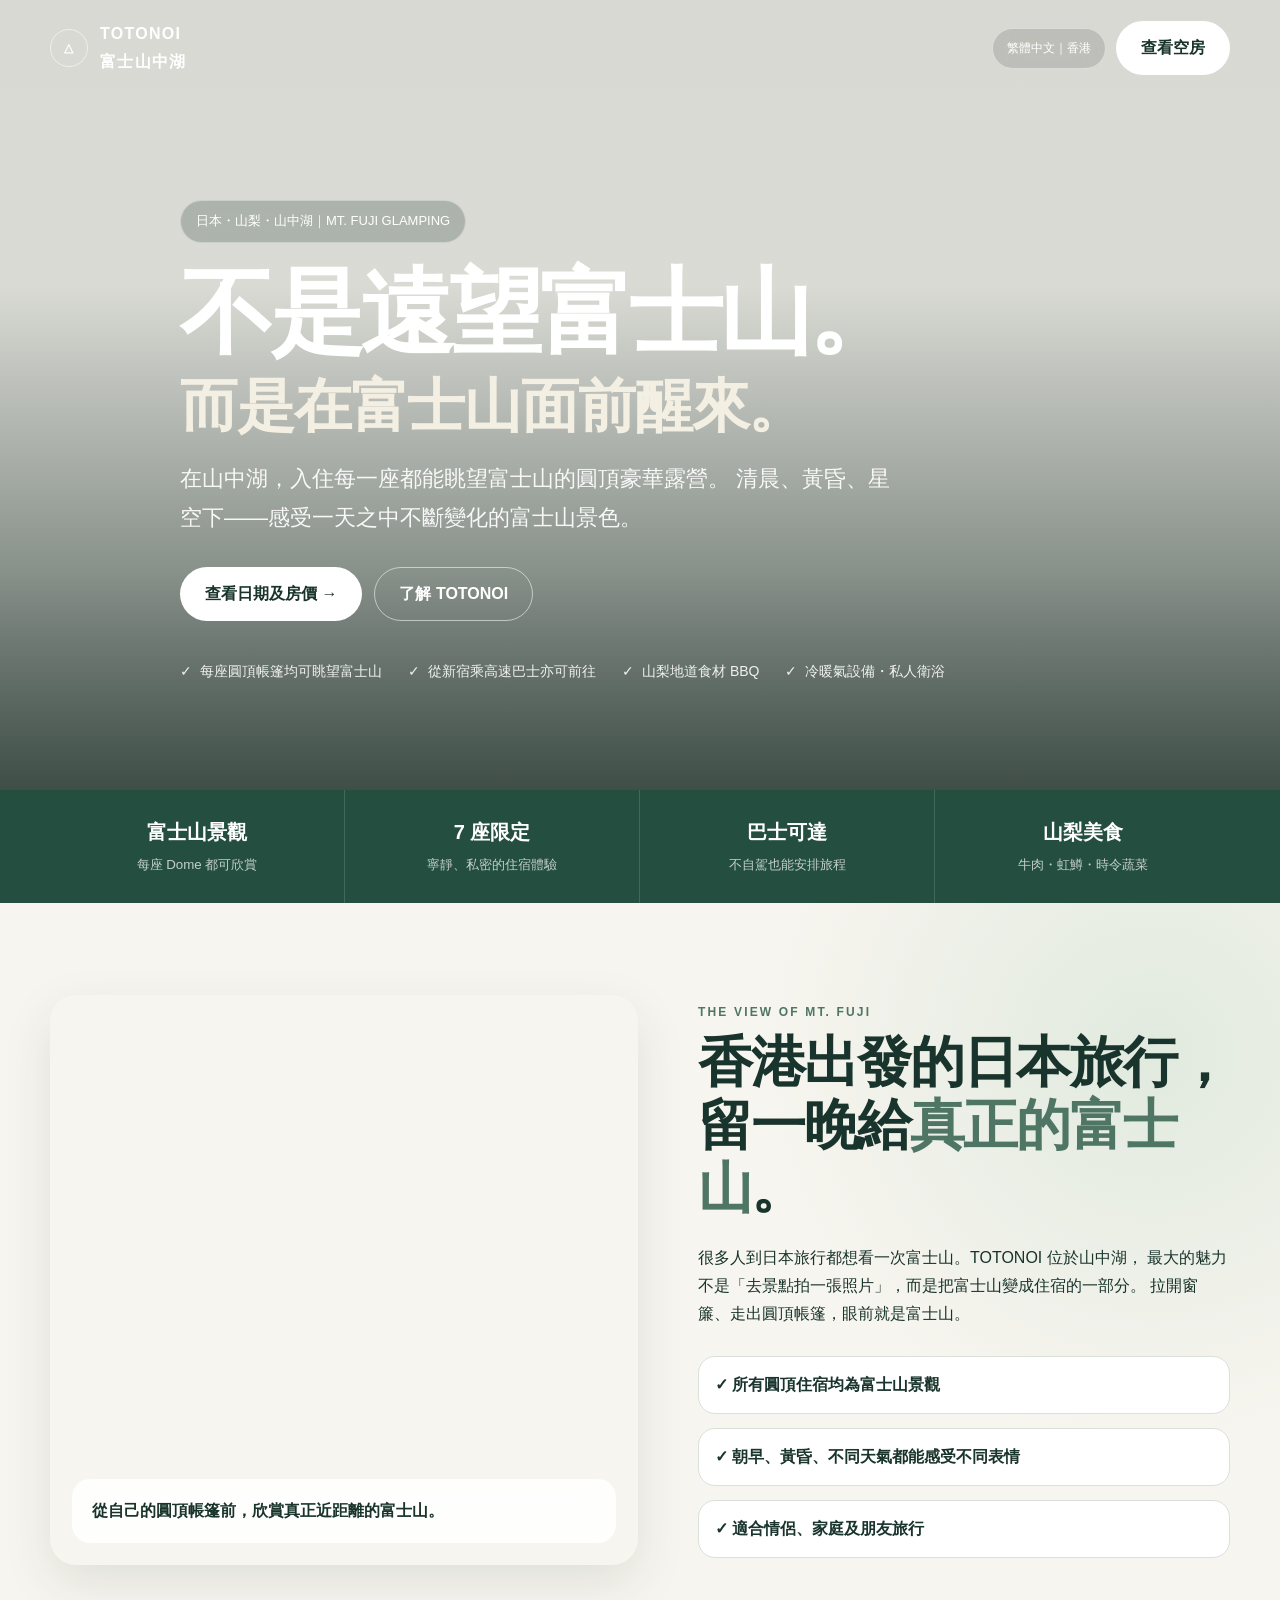
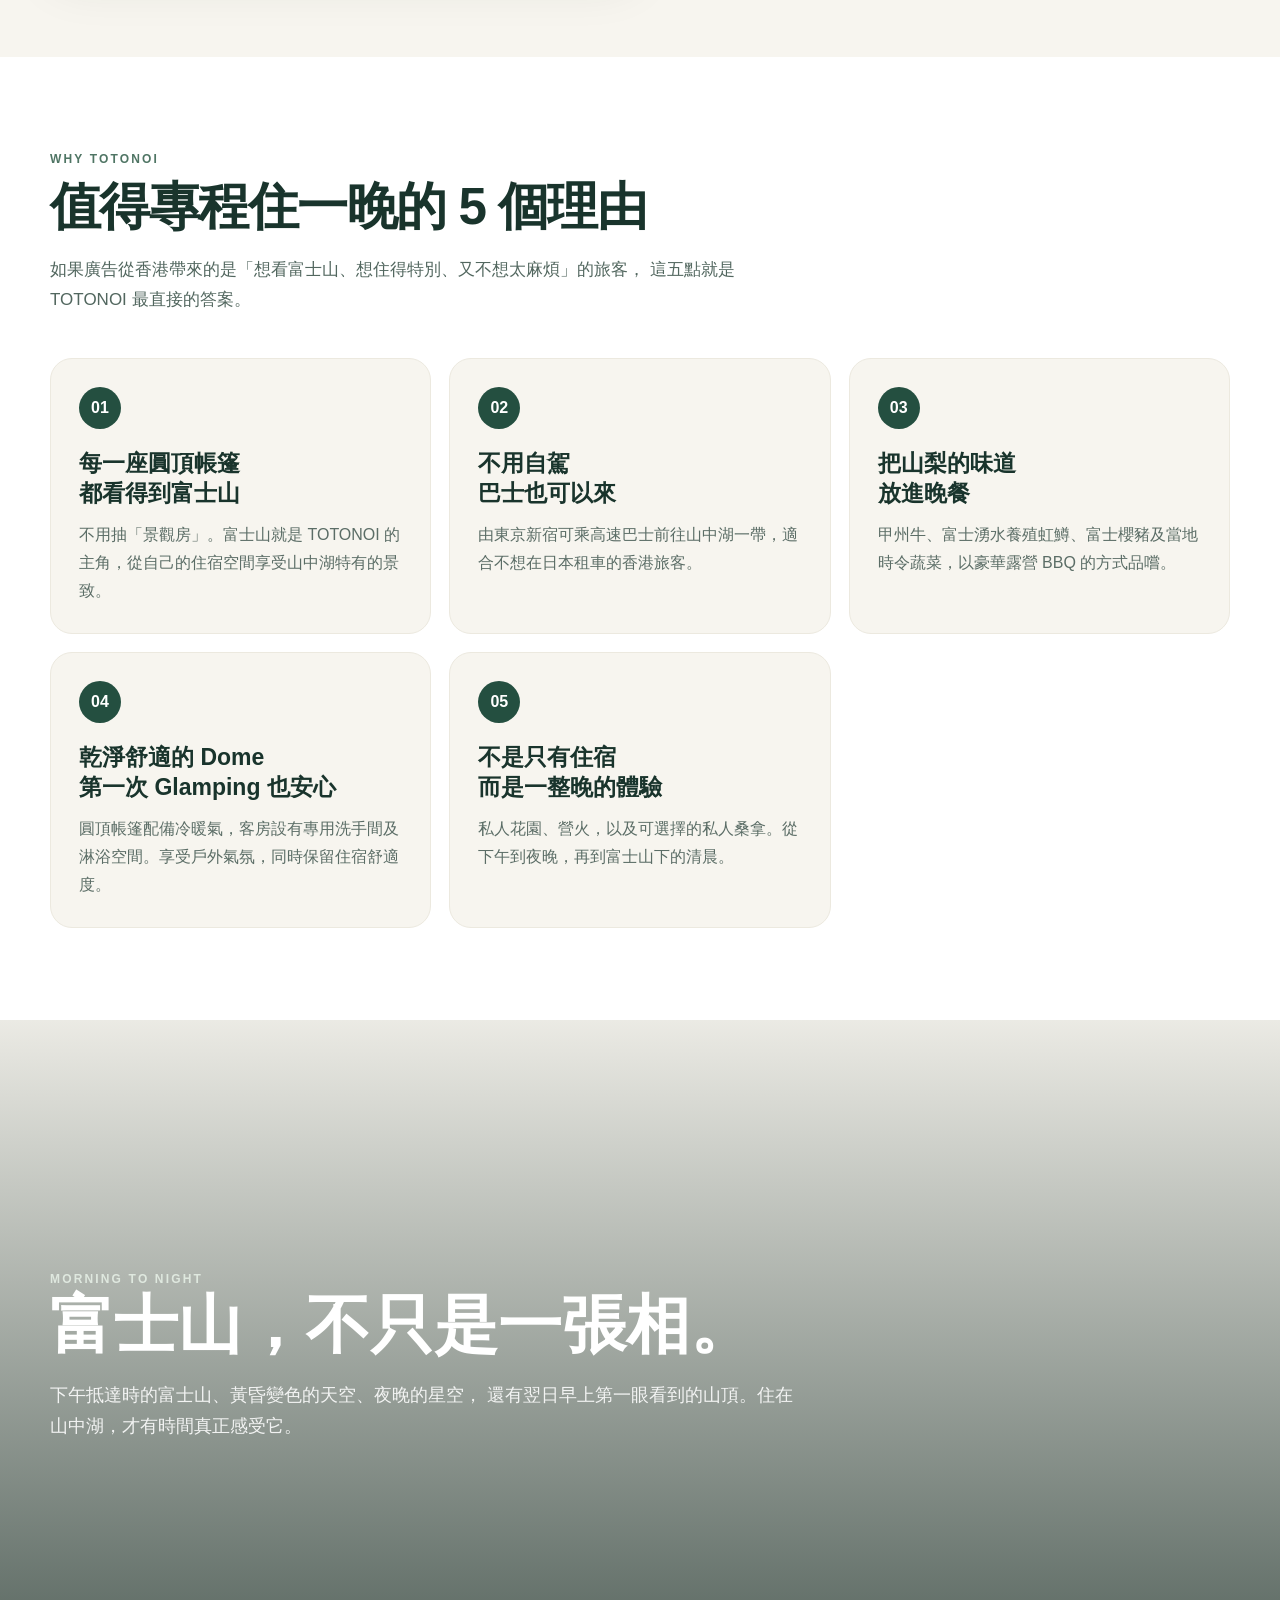
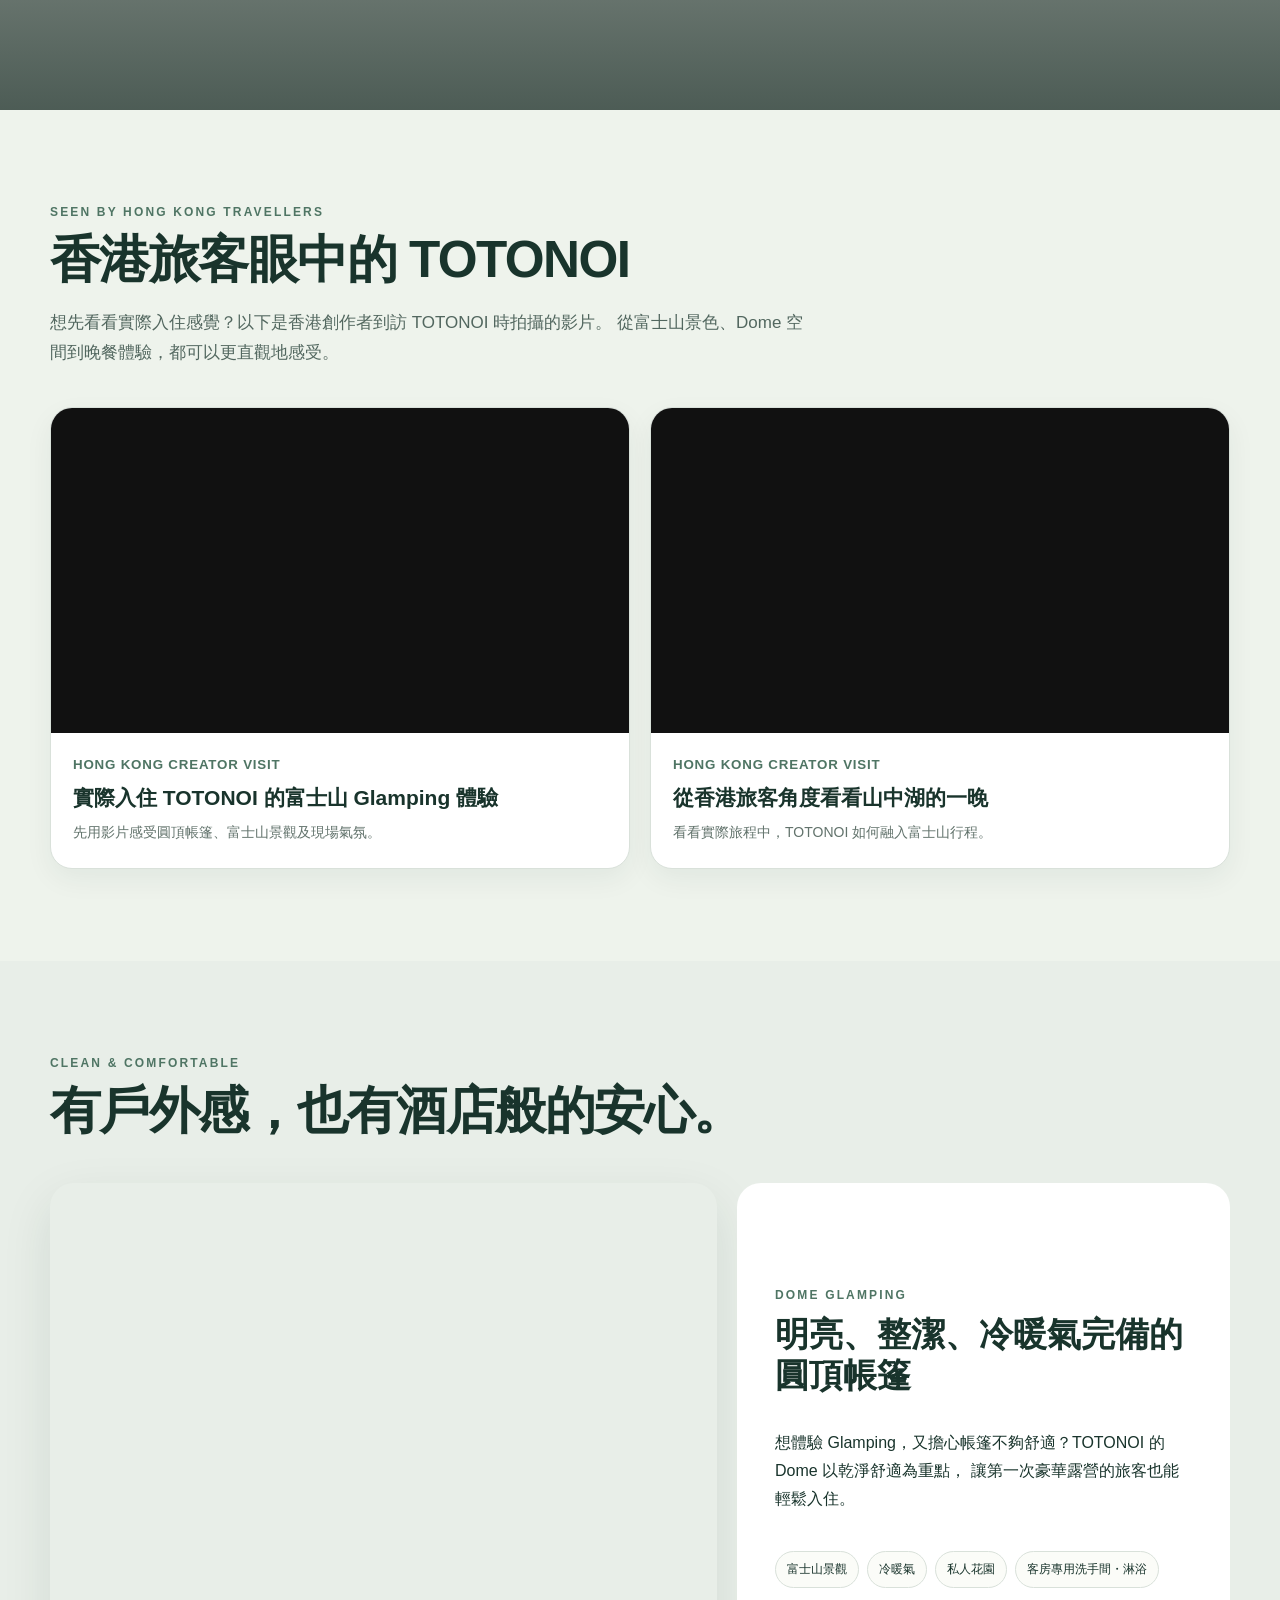
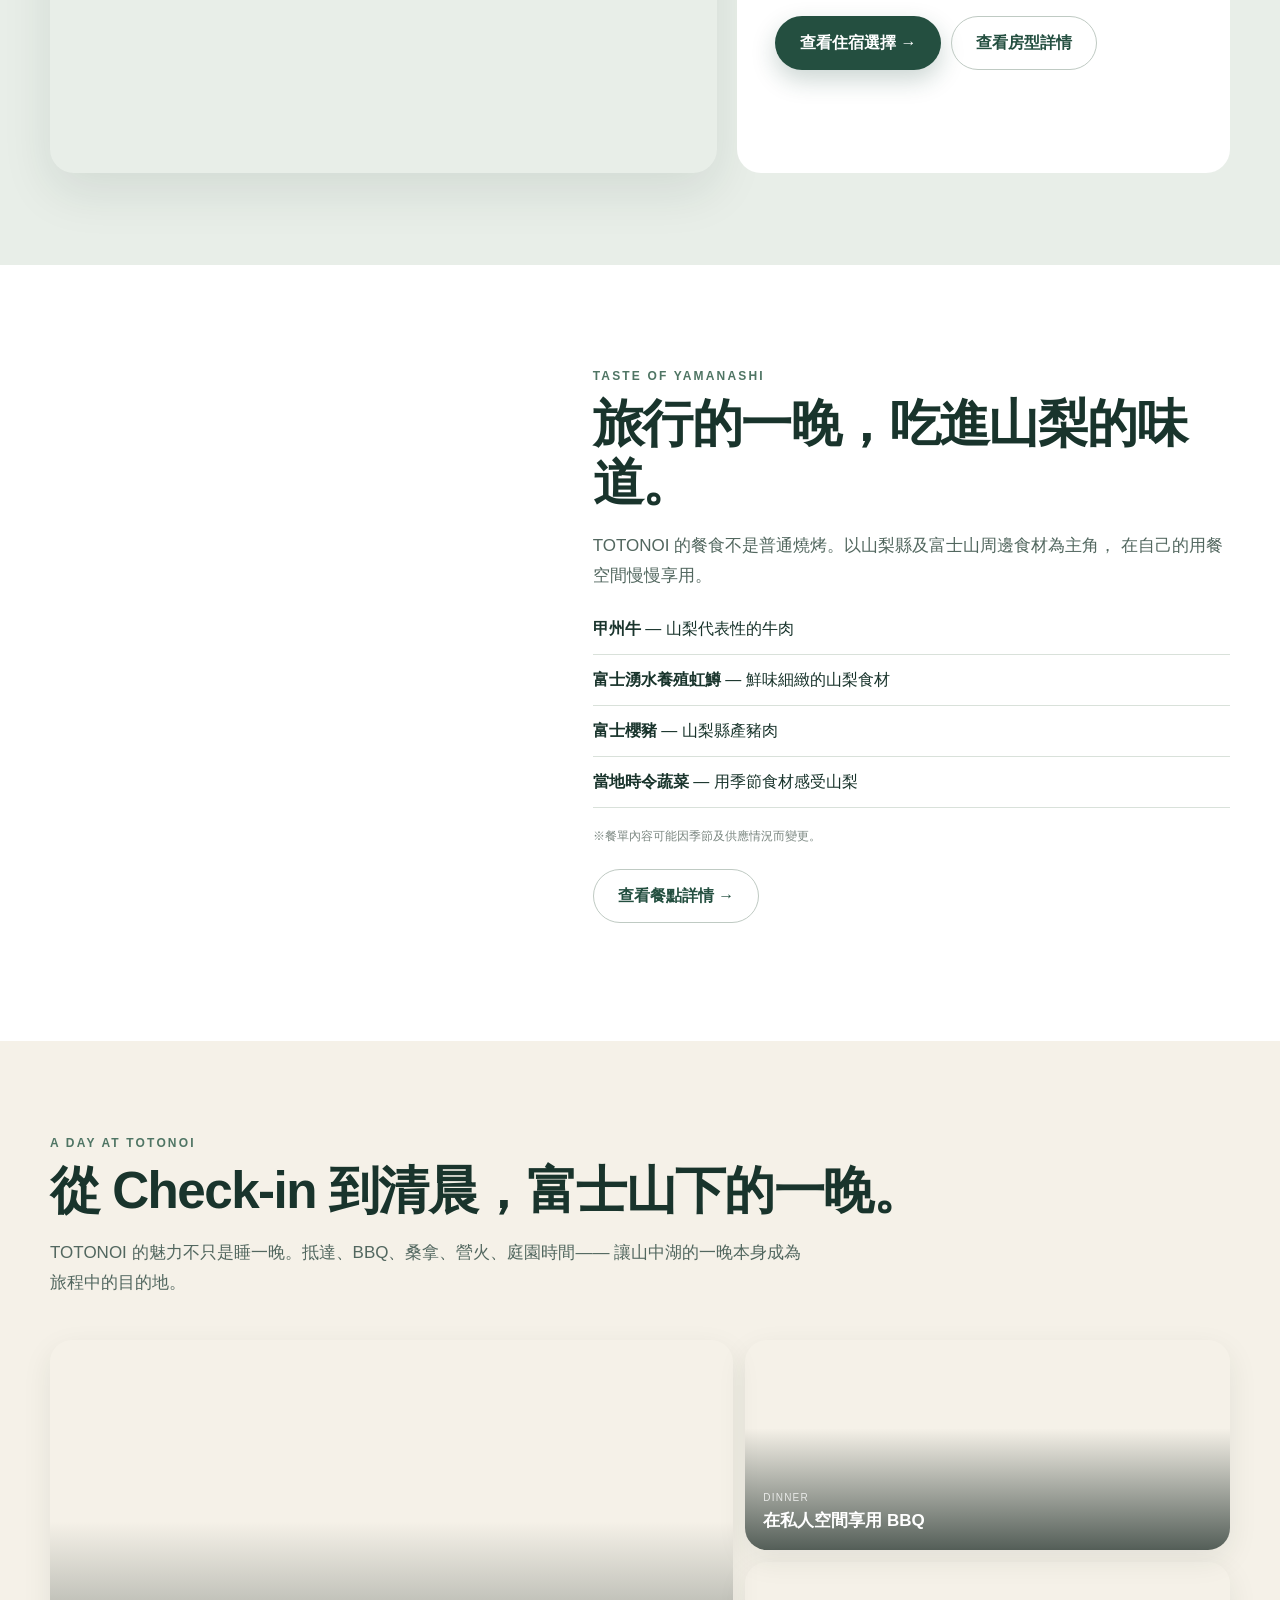
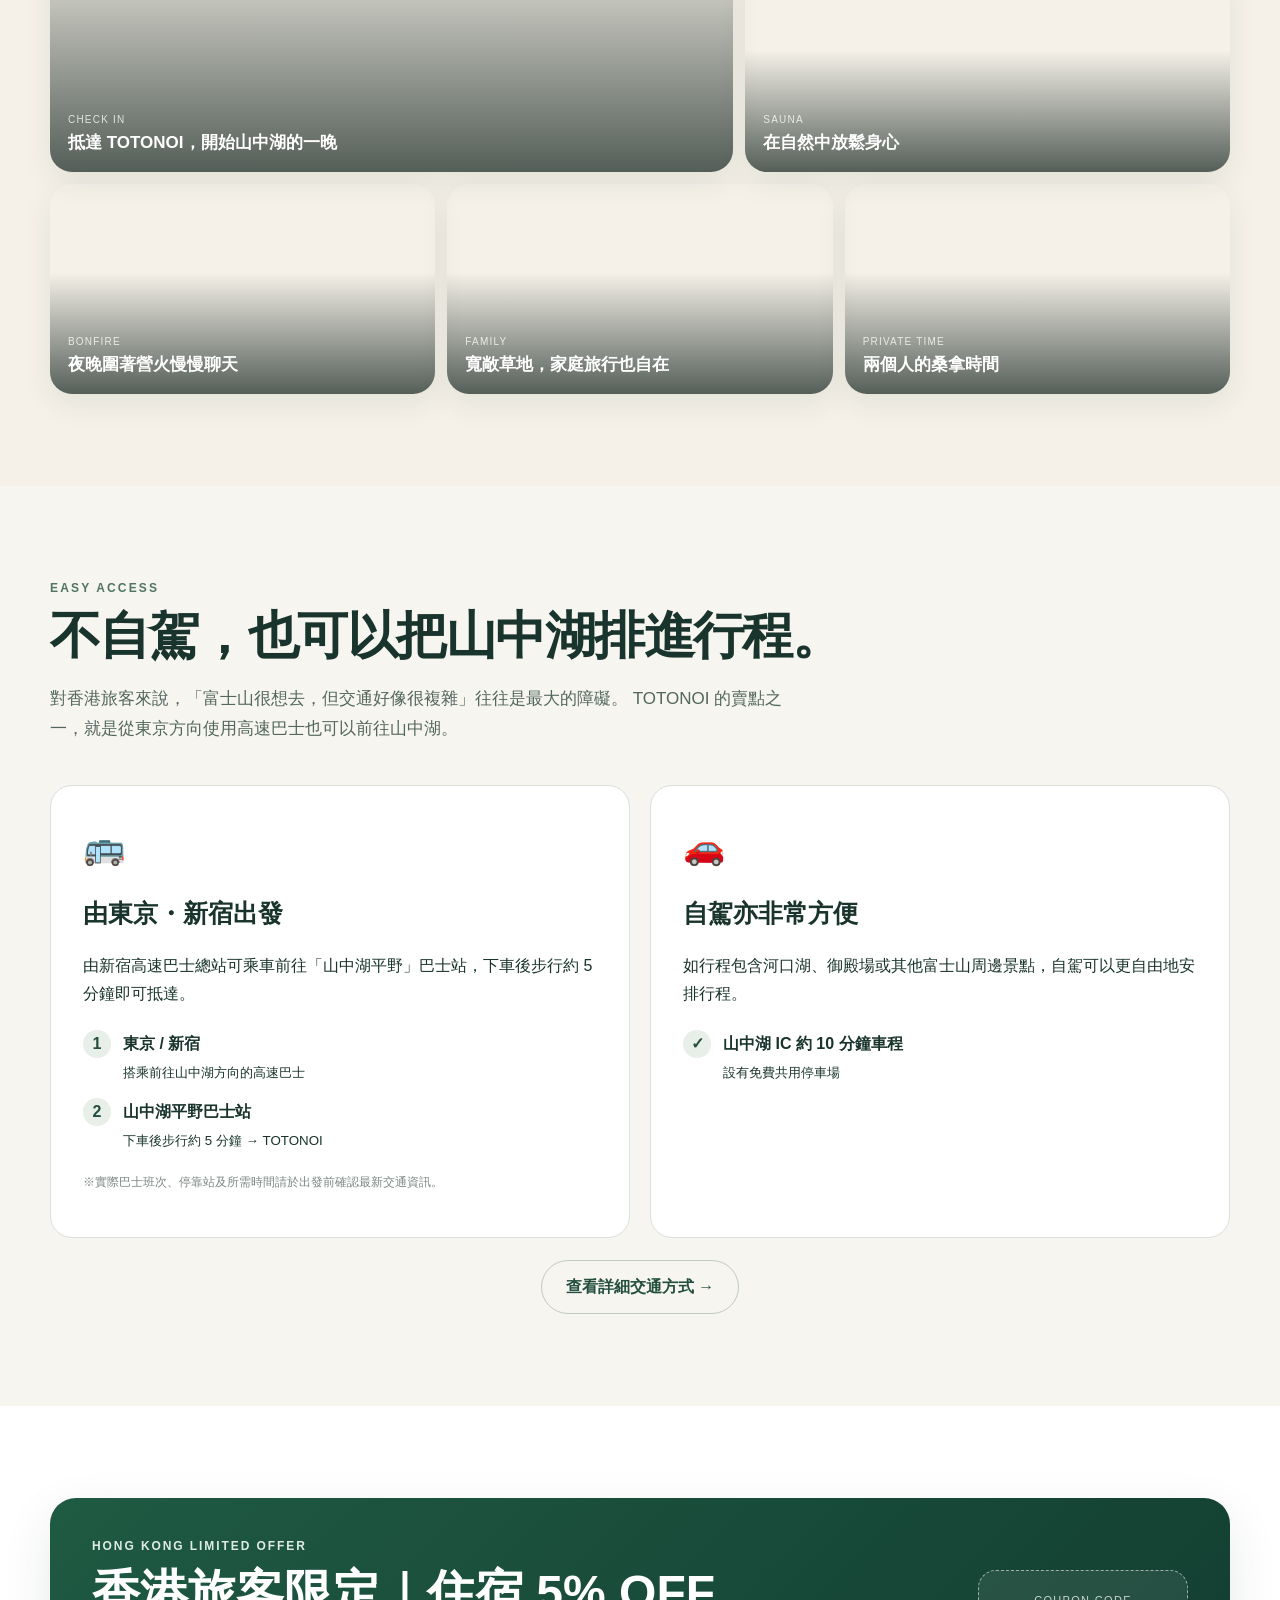
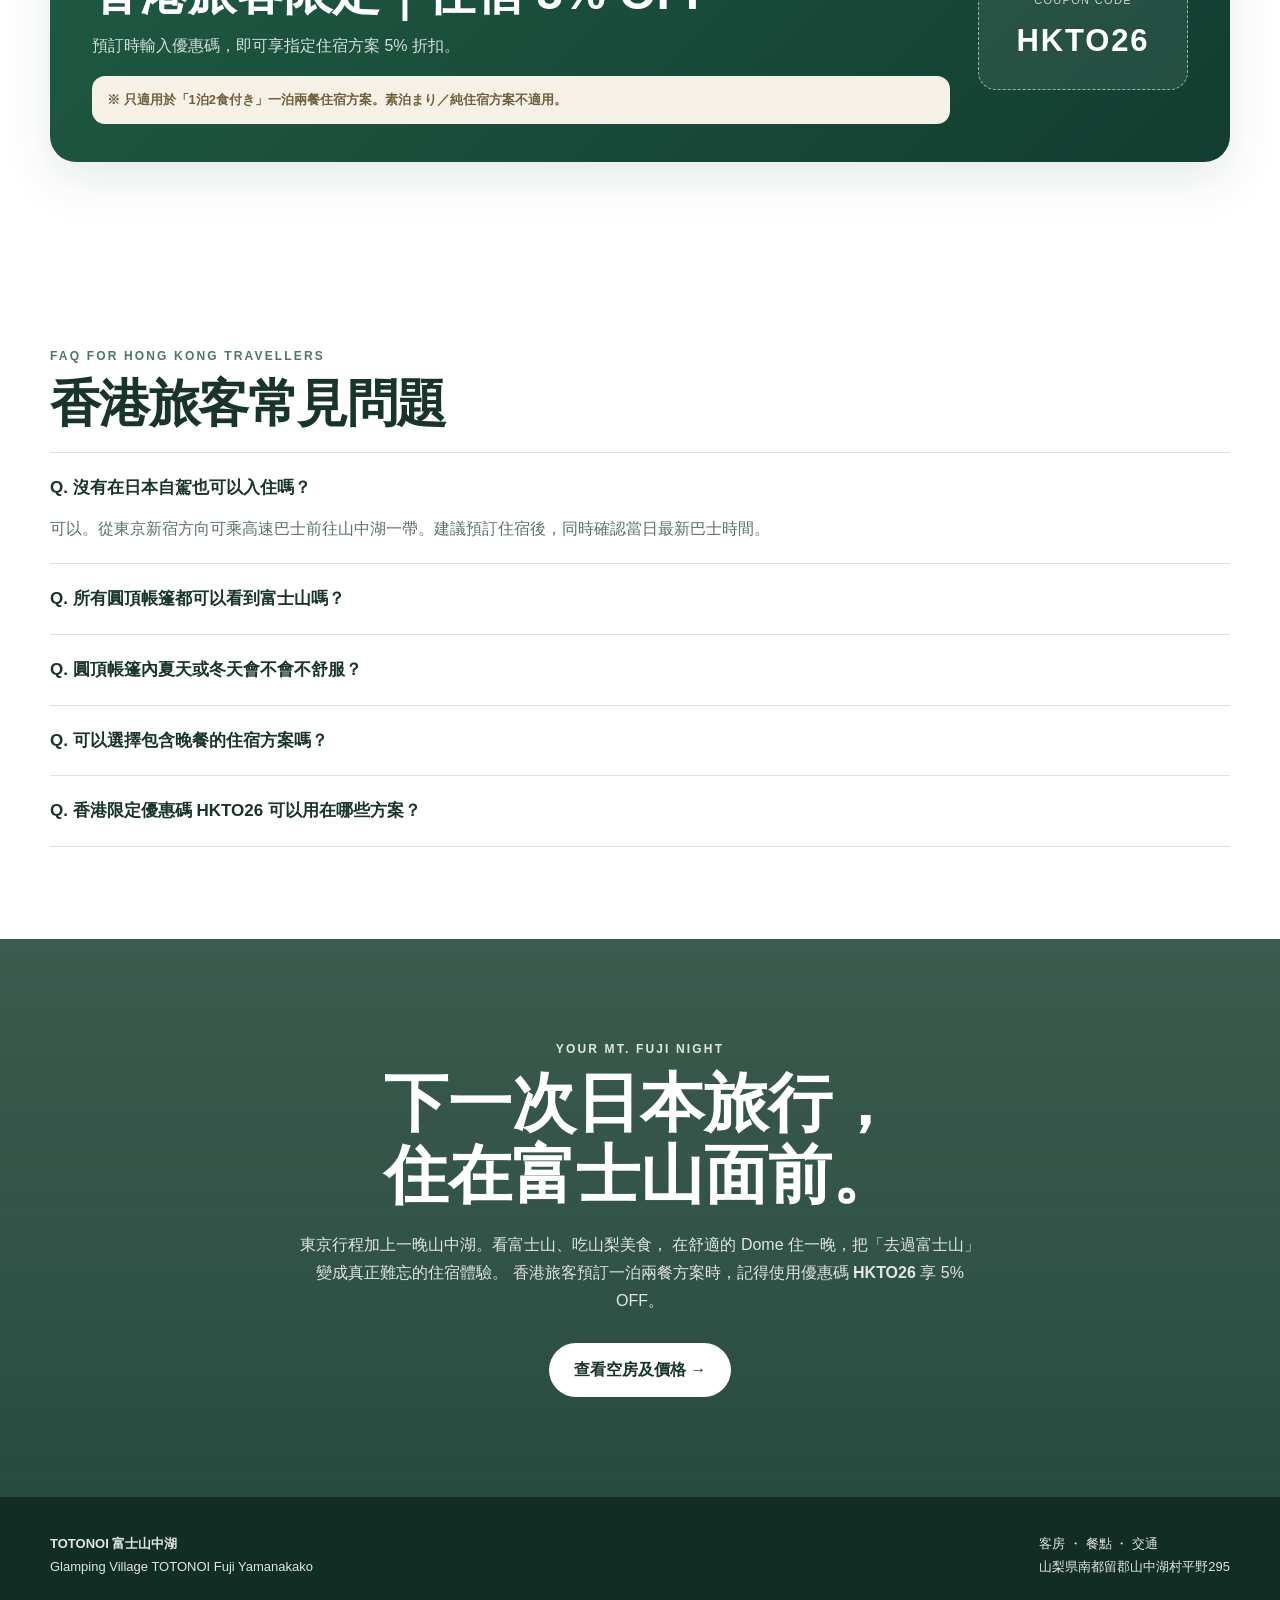
==== index.html @ 6d5addc6 "Add files via upload" ====
<!doctype html>
<html lang="zh-HK">
<head>
  <meta charset="utf-8">
  <meta name="viewport" content="width=device-width, initial-scale=1">
  <title>TOTONOI 富士山中湖｜每座圓頂帳篷都可眺望富士山的豪華露營</title>
  <meta name="description" content="在山中湖近距離欣賞富士山。TOTONOI 的圓頂帳篷均可眺望富士山，從新宿乘高速巴士亦可前往。品嚐以山梨當地食材打造的 BBQ，在整潔舒適的圓頂帳篷中享受特別的日本之旅。">
  <meta name="robots" content="index,follow">
  <link rel="preload" as="image" href="images/hero.webp" type="image/webp">

  <!-- Google Ads / GA4 / GTM 可在此加入 -->
  <!--
  <script async src="https://www.googletagmanager.com/gtag/js?id=G-XXXXXXXXXX"></script>
  <script>
    window.dataLayer = window.dataLayer || [];
    function gtag(){dataLayer.push(arguments);}
    gtag('js', new Date());
    gtag('config', 'G-XXXXXXXXXX');
  </script>
  -->

  <style>
    :root{
      --ink:#19342c;
      --ink2:#38564c;
      --green:#244f40;
      --green2:#4f7564;
      --sage:#e8eee8;
      --ivory:#f7f5ef;
      --white:#fff;
      --gold:#b89a67;
      --line:#d9e1da;
      --shadow:0 18px 50px rgba(19,52,43,.10);
      --radius:26px;
      --max:1180px;
    }

    *{box-sizing:border-box}
    html{scroll-behavior:smooth}
    body{
      margin:0;
      color:var(--ink);
      background:var(--ivory);
      font-family:
        "Noto Sans TC","PingFang TC","Microsoft JhengHei",
        -apple-system,BlinkMacSystemFont,"Segoe UI",sans-serif;
      line-height:1.75;
      -webkit-font-smoothing:antialiased;
    }
    img{max-width:100%;display:block}
    a{color:inherit;text-decoration:none}
    button,input,select{font:inherit}

    .container{width:min(calc(100% - 40px),var(--max));margin:auto}
    .eyebrow{
      font-size:12px;
      letter-spacing:.18em;
      text-transform:uppercase;
      font-weight:800;
      color:var(--green2);
    }
    .section{padding:92px 0}
    .section-title{
      margin:8px 0 18px;
      font-size:clamp(32px,4vw,56px);
      line-height:1.15;
      letter-spacing:-.03em;
    }
    .section-lead{
      max-width:760px;
      color:#52675f;
      font-size:17px;
    }

    /* HEADER */
    .header{
      position:absolute;
      inset:0 0 auto 0;
      z-index:20;
      padding:20px 0;
      color:#fff;
    }
    .header-inner{
      display:flex;
      justify-content:space-between;
      align-items:center;
      gap:20px;
    }
    .brand{
      display:flex;
      align-items:center;
      gap:12px;
      font-weight:800;
      letter-spacing:.08em;
    }
    .brand-mark{
      width:38px;height:38px;
      border:1px solid rgba(255,255,255,.55);
      border-radius:50%;
      display:grid;place-items:center;
      font-size:12px;
    }
    .header-actions{display:flex;gap:10px;align-items:center}
    .lang{
      border:1px solid rgba(255,255,255,.45);
      border-radius:999px;
      padding:9px 14px;
      font-size:12px;
      backdrop-filter:blur(10px);
      background:rgba(0,0,0,.12);
    }

    /* BUTTON */
    .btn{
      display:inline-flex;
      align-items:center;
      justify-content:center;
      gap:8px;
      border-radius:999px;
      min-height:54px;
      padding:0 24px;
      font-weight:800;
      transition:.2s ease;
      border:1px solid transparent;
      cursor:pointer;
    }
    .btn-primary{
      color:#fff;
      background:var(--green);
      box-shadow:0 10px 24px rgba(24,69,53,.22);
    }
    .btn-primary:hover{transform:translateY(-1px);background:#183f32}
    .btn-light{
      color:var(--ink);
      background:#fff;
    }
    .btn-outline{
      border-color:#bfcac3;
      background:transparent;
      color:var(--green);
    }

    /* HERO */
    .hero{
      position:relative;
      min-height:790px;
      color:#fff;
      display:flex;
      align-items:flex-end;
      background:
        linear-gradient(180deg,rgba(8,28,22,.13) 0%,rgba(8,28,22,.12) 36%,rgba(8,28,22,.72) 100%),
        url("images/hero.webp") center/cover no-repeat;
      overflow:hidden;
    }
    .hero::after{
      content:"";
      position:absolute;
      inset:auto 0 0;
      height:220px;
      background:linear-gradient(180deg,transparent,rgba(5,23,18,.16));
      pointer-events:none;
    }
    .hero-content{
      position:relative;
      z-index:2;
      padding:180px 0 86px;
      max-width:920px;
    }
    .hero-kicker{
      display:inline-flex;
      align-items:center;
      gap:9px;
      border:1px solid rgba(255,255,255,.38);
      background:rgba(17,42,34,.22);
      backdrop-filter:blur(12px);
      border-radius:999px;
      padding:9px 15px;
      font-size:13px;
      margin-bottom:22px;
    }
    .hero h1{
      font-size:clamp(44px,7.4vw,94px);
      line-height:1.03;
      letter-spacing:-.045em;
      margin:0 0 24px;
      max-width:950px;
    }
    .hero h1 span{
      display:block;
      color:#f4efe3;
      font-size:.62em;
      margin-top:14px;
      letter-spacing:-.02em;
    }
    .hero-copy{
      font-size:clamp(17px,2vw,22px);
      max-width:720px;
      margin:0 0 30px;
      color:rgba(255,255,255,.92);
    }
    .hero-actions{display:flex;flex-wrap:wrap;gap:12px}
    .hero-points{
      margin-top:38px;
      display:flex;
      flex-wrap:wrap;
      gap:12px 26px;
      font-size:14px;
      color:rgba(255,255,255,.9);
    }
    .hero-points span::before{content:"✓";margin-right:8px}

    /* CONVERSION STRIP */
    .conversion-strip{
      background:var(--green);
      color:#fff;
    }
    .conversion-grid{
      display:grid;
      grid-template-columns:repeat(4,1fr);
    }
    .conversion-item{
      padding:25px 18px;
      text-align:center;
      border-right:1px solid rgba(255,255,255,.14);
    }
    .conversion-item:last-child{border-right:0}
    .conversion-item strong{display:block;font-size:20px}
    .conversion-item small{opacity:.72}

    /* INTRO */
    .intro{
      background:
        radial-gradient(circle at 90% 20%,#e1eadf 0,transparent 30%),
        var(--ivory);
    }
    .intro-grid{
      display:grid;
      grid-template-columns:1.05fr .95fr;
      gap:60px;
      align-items:center;
    }
    .photo-card{
      min-height:570px;
      border-radius:var(--radius);
      overflow:hidden;
      background:url("images/fuji-dome.webp") center/cover no-repeat;
      box-shadow:var(--shadow);
      position:relative;
    }
    .photo-card-label{
      position:absolute;
      left:22px;right:22px;bottom:22px;
      background:rgba(255,255,255,.88);
      backdrop-filter:blur(12px);
      border-radius:18px;
      padding:18px 20px;
      color:var(--ink);
      font-weight:800;
    }
    .big-copy{
      font-size:clamp(34px,4.3vw,60px);
      line-height:1.15;
      margin:8px 0 24px;
      letter-spacing:-.035em;
    }
    .big-copy em{font-style:normal;color:var(--green2)}
    .bullet-list{
      display:grid;
      gap:14px;
      margin:28px 0 0;
      padding:0;
      list-style:none;
    }
    .bullet-list li{
      background:#fff;
      border:1px solid var(--line);
      border-radius:17px;
      padding:14px 16px;
      font-weight:700;
    }

    /* FEATURES */
    .features{background:#fff}
    .feature-grid{
      display:grid;
      grid-template-columns:repeat(3,1fr);
      gap:18px;
      margin-top:44px;
    }
    .feature-card{
      background:var(--ivory);
      border:1px solid #ece9df;
      border-radius:22px;
      padding:28px;
      min-height:260px;
    }
    .feature-no{
      width:42px;height:42px;
      display:grid;place-items:center;
      border-radius:50%;
      background:var(--green);
      color:#fff;
      font-weight:900;
      margin-bottom:20px;
    }
    .feature-card h3{font-size:23px;line-height:1.3;margin:0 0 12px}
    .feature-card p{color:#5b6d66;margin:0}

    /* FULL BLEED STORY */
    .story{
      min-height:690px;
      display:flex;
      align-items:flex-end;
      background:
        linear-gradient(180deg,rgba(11,33,26,.05),rgba(11,33,26,.72)),
        url("images/fuji-aerial.webp") center/cover no-repeat;
      color:#fff;
    }
    .story-box{
      max-width:760px;
      padding:80px 0;
    }
    .story-box h2{
      font-size:clamp(38px,5vw,68px);
      line-height:1.12;
      margin:0 0 18px;
    }
    .story-box p{font-size:18px;color:rgba(255,255,255,.88)}

    /* ROOM */
    .rooms{background:var(--sage)}
    .room-grid{
      display:grid;
      grid-template-columns:1.15fr .85fr;
      gap:20px;
      margin-top:42px;
    }
    .room-photo{
      min-height:590px;
      border-radius:24px;
      background:url("images/dome-interior.webp") center/cover no-repeat;
      box-shadow:var(--shadow);
    }
    .room-panel{
      border-radius:24px;
      background:#fff;
      padding:38px;
      display:flex;
      flex-direction:column;
      justify-content:center;
    }
    .room-panel h3{font-size:34px;line-height:1.2;margin:8px 0 18px}
    .room-tags{display:flex;gap:8px;flex-wrap:wrap;margin-top:22px}
    .tag{
      border:1px solid var(--line);
      border-radius:999px;
      padding:7px 11px;
      font-size:12px;
      background:#fbfcf8;
    }

    /* FOOD */
    .food{background:#fff}
    .food-grid{
      display:grid;
      grid-template-columns:.88fr 1.12fr;
      gap:42px;
      align-items:center;
    }
    .food-gallery{
      display:grid;
      grid-template-columns:1fr 1fr;
      gap:12px;
    }
    .food-img{
      min-height:240px;
      border-radius:20px;
      background-size:cover;
      background-position:center;
    }
    .food-img:first-child{
      grid-column:1/-1;
      min-height:340px;
      background-image:url("images/food-main.webp");
    }
    .food-img:nth-child(2){background-image:url("images/food-grill.webp")}
    .food-img:nth-child(3){background-image:url("images/rainbow-trout.webp")}
    .food-list{
      display:grid;
      gap:11px;
      padding:0;
      list-style:none;
      margin:24px 0 0;
    }
    .food-list li{
      border-bottom:1px solid var(--line);
      padding:0 0 11px;
    }

    /* ACCESS */
    .access{background:var(--ivory)}
    .access-grid{
      display:grid;
      grid-template-columns:1fr 1fr;
      gap:20px;
      margin-top:42px;
    }
    .access-card{
      background:#fff;
      border-radius:22px;
      padding:32px;
      border:1px solid var(--line);
    }
    .access-card .icon{font-size:34px}
    .access-card h3{font-size:25px;margin:14px 0 10px}
    .route{
      margin-top:22px;
      display:grid;
      gap:12px;
    }
    .route-step{
      display:flex;
      align-items:flex-start;
      gap:12px;
    }
    .route-step b{
      width:28px;height:28px;
      flex:0 0 28px;
      display:grid;place-items:center;
      border-radius:50%;
      background:var(--sage);
      color:var(--green);
    }

    /* EXPERIENCE GALLERY */
    .experience{background:#f5f1e8}
    .experience-grid{
      display:grid;
      grid-template-columns:repeat(12,1fr);
      grid-auto-rows:210px;
      gap:12px;
      margin-top:42px;
    }
    .experience-card{
      position:relative;
      overflow:hidden;
      border-radius:22px;
      background-size:cover;
      background-position:center;
      box-shadow:0 10px 30px rgba(30,48,38,.08);
    }
    .experience-card::after{
      content:"";position:absolute;inset:0;
      background:linear-gradient(180deg,transparent 42%,rgba(8,25,20,.68));
    }
    .experience-card .cap{
      position:absolute;left:18px;right:18px;bottom:14px;z-index:2;color:#fff;
    }
    .experience-card .cap small{display:block;opacity:.78;font-size:10px;letter-spacing:.12em}
    .experience-card .cap strong{font-size:17px}
    .experience-card.a{grid-column:span 7;grid-row:span 2;background-image:url("images/checkin.webp")}
    .experience-card.b{grid-column:span 5;background-image:url("images/bbq-people.webp")}
    .experience-card.c{grid-column:span 5;background-image:url("images/sauna.webp")}
    .experience-card.d{grid-column:span 4;background-image:url("images/bonfire-fuji.webp")}
    .experience-card.e{grid-column:span 4;background-image:url("images/family.webp")}
    .experience-card.f{grid-column:span 4;background-image:url("images/sauna.webp")}

    /* FAQ */
    .faq{background:#fff}
    details{
      border-top:1px solid var(--line);
      padding:20px 0;
    }
    details:last-child{border-bottom:1px solid var(--line)}
    summary{
      cursor:pointer;
      font-weight:800;
      font-size:17px;
      list-style:none;
    }
    details p{color:#5e7068;margin:12px 0 0}

    /* CTA */
    .final-cta{
      padding:100px 0;
      color:#fff;
      background:
        linear-gradient(rgba(19,57,44,.82),rgba(19,57,44,.90)),
        url("images/cta.webp") center/cover no-repeat;
      text-align:center;
    }
    .final-cta h2{
      font-size:clamp(38px,5vw,68px);
      line-height:1.12;
      margin:8px auto 20px;
      max-width:900px;
    }
    .final-cta p{max-width:680px;margin:0 auto 28px;color:rgba(255,255,255,.85)}

    /* FOOTER */
    footer{
      background:#112d24;
      color:#dfe7e3;
      padding:36px 0;
      font-size:13px;
    }
    .footer-inner{
      display:flex;
      justify-content:space-between;
      gap:20px;
      flex-wrap:wrap;
    }

    /* INFLUENCER VIDEO */
    .video-section{background:#eef3ec}
    .video-grid{
      display:grid;
      grid-template-columns:1fr 1fr;
      gap:20px;
      margin-top:40px;
    }
    .video-card{
      background:#fff;
      border:1px solid var(--line);
      border-radius:22px;
      overflow:hidden;
      box-shadow:0 10px 28px rgba(19,52,43,.06);
    }
    .video-frame{position:relative;padding-top:56.25%;background:#111}
    .video-frame iframe{position:absolute;inset:0;width:100%;height:100%;border:0}
    .video-copy{padding:20px 22px 23px}
    .video-copy small{display:block;color:var(--green2);font-weight:800;letter-spacing:.06em;margin-bottom:6px}
    .video-copy h3{font-size:21px;line-height:1.4;margin:0 0 8px}
    .video-copy p{margin:0;color:#62736c;font-size:14px}

    /* COUPON */
    .coupon-section{background:#fff}
    .coupon-box{
      display:grid;
      grid-template-columns:1fr auto;
      gap:28px;
      align-items:center;
      padding:38px 42px;
      border-radius:26px;
      color:#fff;
      background:linear-gradient(135deg,#1f5a43,#123d30);
      box-shadow:var(--shadow);
    }
    .coupon-kicker{font-size:12px;letter-spacing:.16em;font-weight:900;color:#dfece5}
    .coupon-box h2{font-size:clamp(30px,4vw,48px);line-height:1.15;margin:8px 0 12px}
    .coupon-box p{margin:0;color:rgba(255,255,255,.82)}
    .coupon-code{
      min-width:210px;
      text-align:center;
      padding:20px 24px;
      border:1px dashed rgba(255,255,255,.55);
      border-radius:18px;
      background:rgba(255,255,255,.08);
    }
    .coupon-code span{display:block;font-size:11px;letter-spacing:.12em;opacity:.76}
    .coupon-code strong{display:block;font-size:31px;letter-spacing:.06em;margin-top:4px}
    .coupon-note{
      margin-top:16px;
      padding:13px 15px;
      border-radius:13px;
      background:#f5f1e6;
      color:#705f3e;
      font-size:13px;
      font-weight:700;
    }

    /* MOBILE STICKY */
    .mobile-cta{display:none}

    @media(max-width:920px){
      .intro-grid,.room-grid,.food-grid,.access-grid,.video-grid{grid-template-columns:1fr}
      .experience-grid{grid-template-columns:1fr 1fr;grid-auto-rows:240px}
      .experience-card.a,.experience-card.b,.experience-card.c,.experience-card.d,.experience-card.e,.experience-card.f{grid-column:span 1;grid-row:span 1}
      .coupon-box{grid-template-columns:1fr}
      .coupon-code{min-width:0;width:100%}
      .feature-grid{grid-template-columns:1fr 1fr}
      .room-photo{min-height:480px}
      .conversion-grid{grid-template-columns:1fr 1fr}
      .conversion-item:nth-child(2){border-right:0}
      .conversion-item:nth-child(-n+2){border-bottom:1px solid rgba(255,255,255,.14)}
    }

    @media(max-width:640px){
      body{padding-bottom:72px}
      .container{width:min(calc(100% - 28px),var(--max))}
      .header{padding:14px 0}
      .brand{font-size:13px}
      .brand-mark{width:32px;height:32px}
      .header .btn{display:none}
      .hero{min-height:700px}
      .hero-content{padding:150px 0 66px}
      .hero h1{font-size:48px}
      .hero h1 span{font-size:.58em}
      .hero-copy{font-size:16px}
      .hero-actions{display:grid}
      .hero-actions .btn{width:100%}
      .hero-points{display:grid;gap:6px}
      .section{padding:66px 0}
      .feature-grid{grid-template-columns:1fr}
      .conversion-item{padding:18px 8px}
      .conversion-item strong{font-size:16px}
      .conversion-item small{font-size:11px}
      .photo-card{min-height:460px}
      .room-photo{min-height:420px}
      .room-panel{padding:26px}
      .food-img:first-child{min-height:260px}
      .food-img{min-height:170px}
      .story{min-height:560px}
      .experience-grid{grid-template-columns:1fr;grid-auto-rows:250px}
      .experience-card.a,.experience-card.b,.experience-card.c,.experience-card.d,.experience-card.e,.experience-card.f{grid-column:1;grid-row:auto}
      .mobile-cta{
        position:fixed;
        left:0;right:0;bottom:0;
        z-index:100;
        display:grid;
        grid-template-columns:.85fr 1.15fr;
        gap:8px;
        padding:9px 12px calc(9px + env(safe-area-inset-bottom));
        background:rgba(255,255,255,.94);
        backdrop-filter:blur(16px);
        border-top:1px solid #dce3df;
      }
      .mobile-cta a{
        min-height:50px;
        border-radius:999px;
        display:flex;
        align-items:center;
        justify-content:center;
        font-weight:900;
        font-size:14px;
      }
      .mobile-cta .sub{border:1px solid var(--line);color:var(--green)}
      .mobile-cta .main{background:var(--green);color:#fff}
    }
  </style>
</head>

<body>
  <!--
  ================================================================
  TOTONOI 香港向け Google広告 LP v4
  ------------------------------------------------
  画像は images/ フォルダ内の下記ファイル名を差し替えてください。
  hero-mt-fuji.jpg / 富士山＋ドーム FV
  fuji-dome-view.jpg / 富士山＋朝の滞在イメージ
  mt-fuji-evening.jpg / 富士山＋焚き火
  dome-interior.jpg / ドーム室内
  yamanashi-bbq.jpg / 食事全景
  koshu-beef.jpg / BBQ調理写真
  rainbow-trout.jpg / 飯盒・焚き火体験
  cta-bg.jpg / 夜の施設全景
  day-*.jpg / 滞在体験ギャラリー

  予約URLは下記の https://reserve.489ban.net/client/g-totonoi/2/plan を実際のURLへ置換してください。
  ================================================================
  -->

  <header class="header">
    <div class="container header-inner">
      <a class="brand" href="#top">
        <span class="brand-mark">△</span>
        <span>TOTONOI<br>富士山中湖</span>
      </a>
      <div class="header-actions">
        <span class="lang">繁體中文｜香港</span>
        <a class="btn btn-light" href="https://reserve.489ban.net/client/g-totonoi/2/plan">查看空房</a>
      </div>
    </div>
  </header>

  <main id="top">
    <!-- HERO -->
    <section class="hero">
      <div class="container hero-content">
        <div class="hero-kicker">日本・山梨・山中湖｜MT. FUJI GLAMPING</div>
        <h1>
          不是遠望富士山。
          <span>而是在富士山面前醒來。</span>
        </h1>
        <p class="hero-copy">
          在山中湖，入住每一座都能眺望富士山的圓頂豪華露營。
          清晨、黃昏、星空下——感受一天之中不斷變化的富士山景色。
        </p>
        <div class="hero-actions">
          <a class="btn btn-light" href="https://reserve.489ban.net/client/g-totonoi/2/plan">查看日期及房價 →</a>
          <a class="btn btn-outline" style="color:#fff;border-color:rgba(255,255,255,.55)" href="#why">了解 TOTONOI</a>
        </div>
        <div class="hero-points">
          <span>每座圓頂帳篷均可眺望富士山</span>
          <span>從新宿乘高速巴士亦可前往</span>
          <span>山梨地道食材 BBQ</span>
          <span>冷暖氣設備・私人衛浴</span>
        </div>
      </div>
    </section>

    <!-- QUICK VALUE -->
    <section class="conversion-strip">
      <div class="container conversion-grid">
        <div class="conversion-item"><strong>富士山景觀</strong><small>每座 Dome 都可欣賞</small></div>
        <div class="conversion-item"><strong>7 座限定</strong><small>寧靜、私密的住宿體驗</small></div>
        <div class="conversion-item"><strong>巴士可達</strong><small>不自駕也能安排旅程</small></div>
        <div class="conversion-item"><strong>山梨美食</strong><small>牛肉・虹鱒・時令蔬菜</small></div>
      </div>
    </section>

    <!-- FUJI VALUE -->
    <section class="section intro" id="why">
      <div class="container intro-grid">
        <div class="photo-card">
          <div class="photo-card-label">
            從自己的圓頂帳篷前，欣賞真正近距離的富士山。
          </div>
        </div>
        <div>
          <div class="eyebrow">THE VIEW OF MT. FUJI</div>
          <h2 class="big-copy">
            香港出發的日本旅行，<br>
            留一晚給<em>真正的富士山</em>。
          </h2>
          <p>
            很多人到日本旅行都想看一次富士山。TOTONOI 位於山中湖，
            最大的魅力不是「去景點拍一張照片」，而是把富士山變成住宿的一部分。
            拉開窗簾、走出圓頂帳篷，眼前就是富士山。
          </p>
          <ul class="bullet-list">
            <li>✓ 所有圓頂住宿均為富士山景觀</li>
            <li>✓ 朝早、黃昏、不同天氣都能感受不同表情</li>
            <li>✓ 適合情侶、家庭及朋友旅行</li>
          </ul>
        </div>
      </div>
    </section>

    <!-- 5 REASONS -->
    <section class="section features">
      <div class="container">
        <div class="eyebrow">WHY TOTONOI</div>
        <h2 class="section-title">值得專程住一晚的 5 個理由</h2>
        <p class="section-lead">
          如果廣告從香港帶來的是「想看富士山、想住得特別、又不想太麻煩」的旅客，
          這五點就是 TOTONOI 最直接的答案。
        </p>

        <div class="feature-grid">
          <article class="feature-card">
            <div class="feature-no">01</div>
            <h3>每一座圓頂帳篷<br>都看得到富士山</h3>
            <p>不用抽「景觀房」。富士山就是 TOTONOI 的主角，從自己的住宿空間享受山中湖特有的景致。</p>
          </article>

          <article class="feature-card">
            <div class="feature-no">02</div>
            <h3>不用自駕<br>巴士也可以來</h3>
            <p>由東京新宿可乘高速巴士前往山中湖一帶，適合不想在日本租車的香港旅客。</p>
          </article>

          <article class="feature-card">
            <div class="feature-no">03</div>
            <h3>把山梨的味道<br>放進晚餐</h3>
            <p>甲州牛、富士湧水養殖虹鱒、富士櫻豬及當地時令蔬菜，以豪華露營 BBQ 的方式品嚐。</p>
          </article>

          <article class="feature-card">
            <div class="feature-no">04</div>
            <h3>乾淨舒適的 Dome<br>第一次 Glamping 也安心</h3>
            <p>圓頂帳篷配備冷暖氣，客房設有專用洗手間及淋浴空間。享受戶外氣氛，同時保留住宿舒適度。</p>
          </article>

          <article class="feature-card">
            <div class="feature-no">05</div>
            <h3>不是只有住宿<br>而是一整晚的體驗</h3>
            <p>私人花園、營火，以及可選擇的私人桑拿。從下午到夜晚，再到富士山下的清晨。</p>
          </article>
        </div>
      </div>
    </section>

    <!-- EMOTIONAL FUJI -->
    <section class="story">
      <div class="container">
        <div class="story-box">
          <div class="eyebrow" style="color:#dfe8df">MORNING TO NIGHT</div>
          <h2>富士山，不只是一張相。</h2>
          <p>
            下午抵達時的富士山、黃昏變色的天空、夜晚的星空，
            還有翌日早上第一眼看到的山頂。住在山中湖，才有時間真正感受它。
          </p>
        </div>
      </div>
    </section>

    <!-- HONG KONG INFLUENCER VIDEO -->
    <section class="section video-section" id="reviews">
      <div class="container">
        <div class="eyebrow">SEEN BY HONG KONG TRAVELLERS</div>
        <h2 class="section-title">香港旅客眼中的 TOTONOI</h2>
        <p class="section-lead">
          想先看看實際入住感覺？以下是香港創作者到訪 TOTONOI 時拍攝的影片。
          從富士山景色、Dome 空間到晚餐體驗，都可以更直觀地感受。
        </p>

        <div class="video-grid">
          <article class="video-card">
            <div class="video-frame">
              <iframe src="https://www.youtube.com/embed/Dc2gIxzC00g" title="Hong Kong influencer at TOTONOI 1" loading="lazy" allow="accelerometer; autoplay; clipboard-write; encrypted-media; gyroscope; picture-in-picture; web-share" allowfullscreen></iframe>
            </div>
            <div class="video-copy">
              <small>HONG KONG CREATOR VISIT</small>
              <h3>實際入住 TOTONOI 的富士山 Glamping 體驗</h3>
              <p>先用影片感受圓頂帳篷、富士山景觀及現場氣氛。</p>
            </div>
          </article>

          <article class="video-card">
            <div class="video-frame">
              <iframe src="https://www.youtube.com/embed/rQcIAtjzHTQ" title="Hong Kong influencer at TOTONOI 2" loading="lazy" allow="accelerometer; autoplay; clipboard-write; encrypted-media; gyroscope; picture-in-picture; web-share" allowfullscreen></iframe>
            </div>
            <div class="video-copy">
              <small>HONG KONG CREATOR VISIT</small>
              <h3>從香港旅客角度看看山中湖的一晚</h3>
              <p>看看實際旅程中，TOTONOI 如何融入富士山行程。</p>
            </div>
          </article>
        </div>
      </div>
    </section>

    <!-- ROOMS -->
    <section class="section rooms">
      <div class="container">
        <div class="eyebrow">CLEAN & COMFORTABLE</div>
        <h2 class="section-title">有戶外感，也有酒店般的安心。</h2>

        <div class="room-grid">
          <div class="room-photo"></div>
          <div class="room-panel">
            <div class="eyebrow">DOME GLAMPING</div>
            <h3>明亮、整潔、冷暖氣完備的圓頂帳篷</h3>
            <p>
              想體驗 Glamping，又擔心帳篷不夠舒適？TOTONOI 的 Dome 以乾淨舒適為重點，
              讓第一次豪華露營的旅客也能輕鬆入住。
            </p>
            <div class="room-tags">
              <span class="tag">富士山景觀</span>
              <span class="tag">冷暖氣</span>
              <span class="tag">私人花園</span>
              <span class="tag">客房專用洗手間・淋浴</span>
            </div>
            <div style="margin-top:28px">
              <div style="display:flex;gap:10px;flex-wrap:wrap">
                <a class="btn btn-primary" href="https://reserve.489ban.net/client/g-totonoi/2/plan">查看住宿選擇 →</a>
                <a class="btn btn-outline" href="rooms.html">查看房型詳情</a>
              </div>
            </div>
          </div>
        </div>
      </div>
    </section>

    <!-- FOOD -->
    <section class="section food">
      <div class="container food-grid">
        <div class="food-gallery">
          <div class="food-img"></div>
          <div class="food-img"></div>
          <div class="food-img"></div>
        </div>

        <div>
          <div class="eyebrow">TASTE OF YAMANASHI</div>
          <h2 class="section-title">旅行的一晚，吃進山梨的味道。</h2>
          <p class="section-lead">
            TOTONOI 的餐食不是普通燒烤。以山梨縣及富士山周邊食材為主角，
            在自己的用餐空間慢慢享用。
          </p>

          <ul class="food-list">
            <li><strong>甲州牛</strong> — 山梨代表性的牛肉</li>
            <li><strong>富士湧水養殖虹鱒</strong> — 鮮味細緻的山梨食材</li>
            <li><strong>富士櫻豬</strong> — 山梨縣產豬肉</li>
            <li><strong>當地時令蔬菜</strong> — 用季節食材感受山梨</li>
          </ul>

          <p style="font-size:12px;color:#7b8781;margin-top:18px">
            ※餐單內容可能因季節及供應情況而變更。
          </p>
          <p style="margin-top:22px"><a class="btn btn-outline" href="meal.html">查看餐點詳情 →</a></p>
        </div>
      </div>
    </section>

    <!-- A DAY AT TOTONOI -->
    <section class="section experience">
      <div class="container">
        <div class="eyebrow">A DAY AT TOTONOI</div>
        <h2 class="section-title">從 Check-in 到清晨，富士山下的一晚。</h2>
        <p class="section-lead">
          TOTONOI 的魅力不只是睡一晚。抵達、BBQ、桑拿、營火、庭園時間——
          讓山中湖的一晚本身成為旅程中的目的地。
        </p>
        <div class="experience-grid">
          <div class="experience-card a"><div class="cap"><small>CHECK IN</small><strong>抵達 TOTONOI，開始山中湖的一晚</strong></div></div>
          <div class="experience-card b"><div class="cap"><small>DINNER</small><strong>在私人空間享用 BBQ</strong></div></div>
          <div class="experience-card c"><div class="cap"><small>SAUNA</small><strong>在自然中放鬆身心</strong></div></div>
          <div class="experience-card d"><div class="cap"><small>BONFIRE</small><strong>夜晚圍著營火慢慢聊天</strong></div></div>
          <div class="experience-card e"><div class="cap"><small>FAMILY</small><strong>寬敞草地，家庭旅行也自在</strong></div></div>
          <div class="experience-card f"><div class="cap"><small>PRIVATE TIME</small><strong>兩個人的桑拿時間</strong></div></div>
        </div>
      </div>
    </section>

    <!-- ACCESS -->
    <section class="section access" id="access">
      <div class="container">
        <div class="eyebrow">EASY ACCESS</div>
        <h2 class="section-title">不自駕，也可以把山中湖排進行程。</h2>
        <p class="section-lead">
          對香港旅客來說，「富士山很想去，但交通好像很複雜」往往是最大的障礙。
          TOTONOI 的賣點之一，就是從東京方向使用高速巴士也可以前往山中湖。
        </p>

        <div class="access-grid">
          <article class="access-card">
            <div class="icon">🚌</div>
            <h3>由東京・新宿出發</h3>
            <p>由新宿高速巴士總站可乘車前往「山中湖平野」巴士站，下車後步行約 5 分鐘即可抵達。</p>
            <div class="route">
              <div class="route-step"><b>1</b><div><strong>東京 / 新宿</strong><br><small>搭乘前往山中湖方向的高速巴士</small></div></div>
              <div class="route-step"><b>2</b><div><strong>山中湖平野巴士站</strong><br><small>下車後步行約 5 分鐘 → TOTONOI</small></div></div>
            </div>
            <p style="font-size:12px;color:#7b8781;margin-top:18px">
              ※實際巴士班次、停靠站及所需時間請於出發前確認最新交通資訊。
            </p>
          </article>

          <article class="access-card">
            <div class="icon">🚗</div>
            <h3>自駕亦非常方便</h3>
            <p>如行程包含河口湖、御殿場或其他富士山周邊景點，自駕可以更自由地安排行程。</p>
            <div class="route">
              <div class="route-step"><b>✓</b><div><strong>山中湖 IC 約 10 分鐘車程</strong><br><small>設有免費共用停車場</small></div></div>
            </div>
          </article>
        </div>
        <div style="margin-top:22px;text-align:center">
          <a class="btn btn-outline" href="access.html">查看詳細交通方式 →</a>
        </div>
      </div>
    </section>

    <!-- HONG KONG COUPON -->
    <section class="section coupon-section" id="coupon">
      <div class="container">
        <div class="coupon-box">
          <div>
            <div class="coupon-kicker">HONG KONG LIMITED OFFER</div>
            <h2>香港旅客限定｜住宿 5% OFF</h2>
            <p>預訂時輸入優惠碼，即可享指定住宿方案 5% 折扣。</p>
            <div class="coupon-note">※ 只適用於「1泊2食付き」一泊兩餐住宿方案。素泊まり／純住宿方案不適用。</div>
          </div>
          <div class="coupon-code">
            <span>COUPON CODE</span>
            <strong>HKTO26</strong>
          </div>
        </div>
      </div>
    </section>

    <!-- FAQ -->
    <section class="section faq">
      <div class="container">
        <div class="eyebrow">FAQ FOR HONG KONG TRAVELLERS</div>
        <h2 class="section-title">香港旅客常見問題</h2>

        <details open>
          <summary>Q. 沒有在日本自駕也可以入住嗎？</summary>
          <p>可以。從東京新宿方向可乘高速巴士前往山中湖一帶。建議預訂住宿後，同時確認當日最新巴士時間。</p>
        </details>

        <details>
          <summary>Q. 所有圓頂帳篷都可以看到富士山嗎？</summary>
          <p>是。TOTONOI 的住宿以富士山景觀為最大特色，圓頂住宿均可眺望富士山。實際可見程度會因天氣而異。</p>
        </details>

        <details>
          <summary>Q. 圓頂帳篷內夏天或冬天會不會不舒服？</summary>
          <p>圓頂帳篷配備冷暖氣，讓不同季節入住都更舒適。</p>
        </details>

        <details>
          <summary>Q. 可以選擇包含晚餐的住宿方案嗎？</summary>
          <p>可以。推薦選擇包含山梨當地食材 BBQ 的住宿方案，亦有不含餐的住宿選擇。</p>
        </details>

        <details>
          <summary>Q. 香港限定優惠碼 HKTO26 可以用在哪些方案？</summary>
          <p>優惠碼 HKTO26 可享 5% OFF，只適用於一泊兩餐住宿方案。純住宿（素泊まり）方案不適用。</p>
        </details>
      </div>
    </section>

    <!-- FINAL CTA -->
    <section class="final-cta">
      <div class="container">
        <div class="eyebrow" style="color:#dce9df">YOUR MT. FUJI NIGHT</div>
        <h2>下一次日本旅行，<br>住在富士山面前。</h2>
        <p>
          東京行程加上一晚山中湖。看富士山、吃山梨美食，
          在舒適的 Dome 住一晚，把「去過富士山」變成真正難忘的住宿體驗。
          香港旅客預訂一泊兩餐方案時，記得使用優惠碼 <strong>HKTO26</strong> 享 5% OFF。
        </p>
        <a class="btn btn-light" href="https://reserve.489ban.net/client/g-totonoi/2/plan">查看空房及價格 →</a>
      </div>
    </section>
  </main>

  <footer>
    <div class="container footer-inner">
      <div><strong>TOTONOI 富士山中湖</strong><br>Glamping Village TOTONOI Fuji Yamanakako</div>
      <div>
        <a href="rooms.html">客房</a> ・
        <a href="meal.html">餐點</a> ・
        <a href="access.html">交通</a><br>
        山梨県南都留郡山中湖村平野295
      </div>
    </div>
  </footer>

  <!-- Mobile CTA -->
  <div class="mobile-cta">
    <a class="sub" href="#access">交通方法</a>
    <a class="main" href="https://reserve.489ban.net/client/g-totonoi/2/plan">查看空房・預訂</a>
  </div>

  <script>
    // Google Ads 用：予約ボタンクリックイベントのたたき台
    document.querySelectorAll('a[href="https://reserve.489ban.net/client/g-totonoi/2/plan"]').forEach(function(el){
      el.addEventListener('click', function(){
        if (typeof gtag === 'function') {
          gtag('event', 'click_booking', {
            'event_category': 'LP',
            'event_label': 'HongKong'
          });
        }
      });
    });
  </script>
</body>
</html>
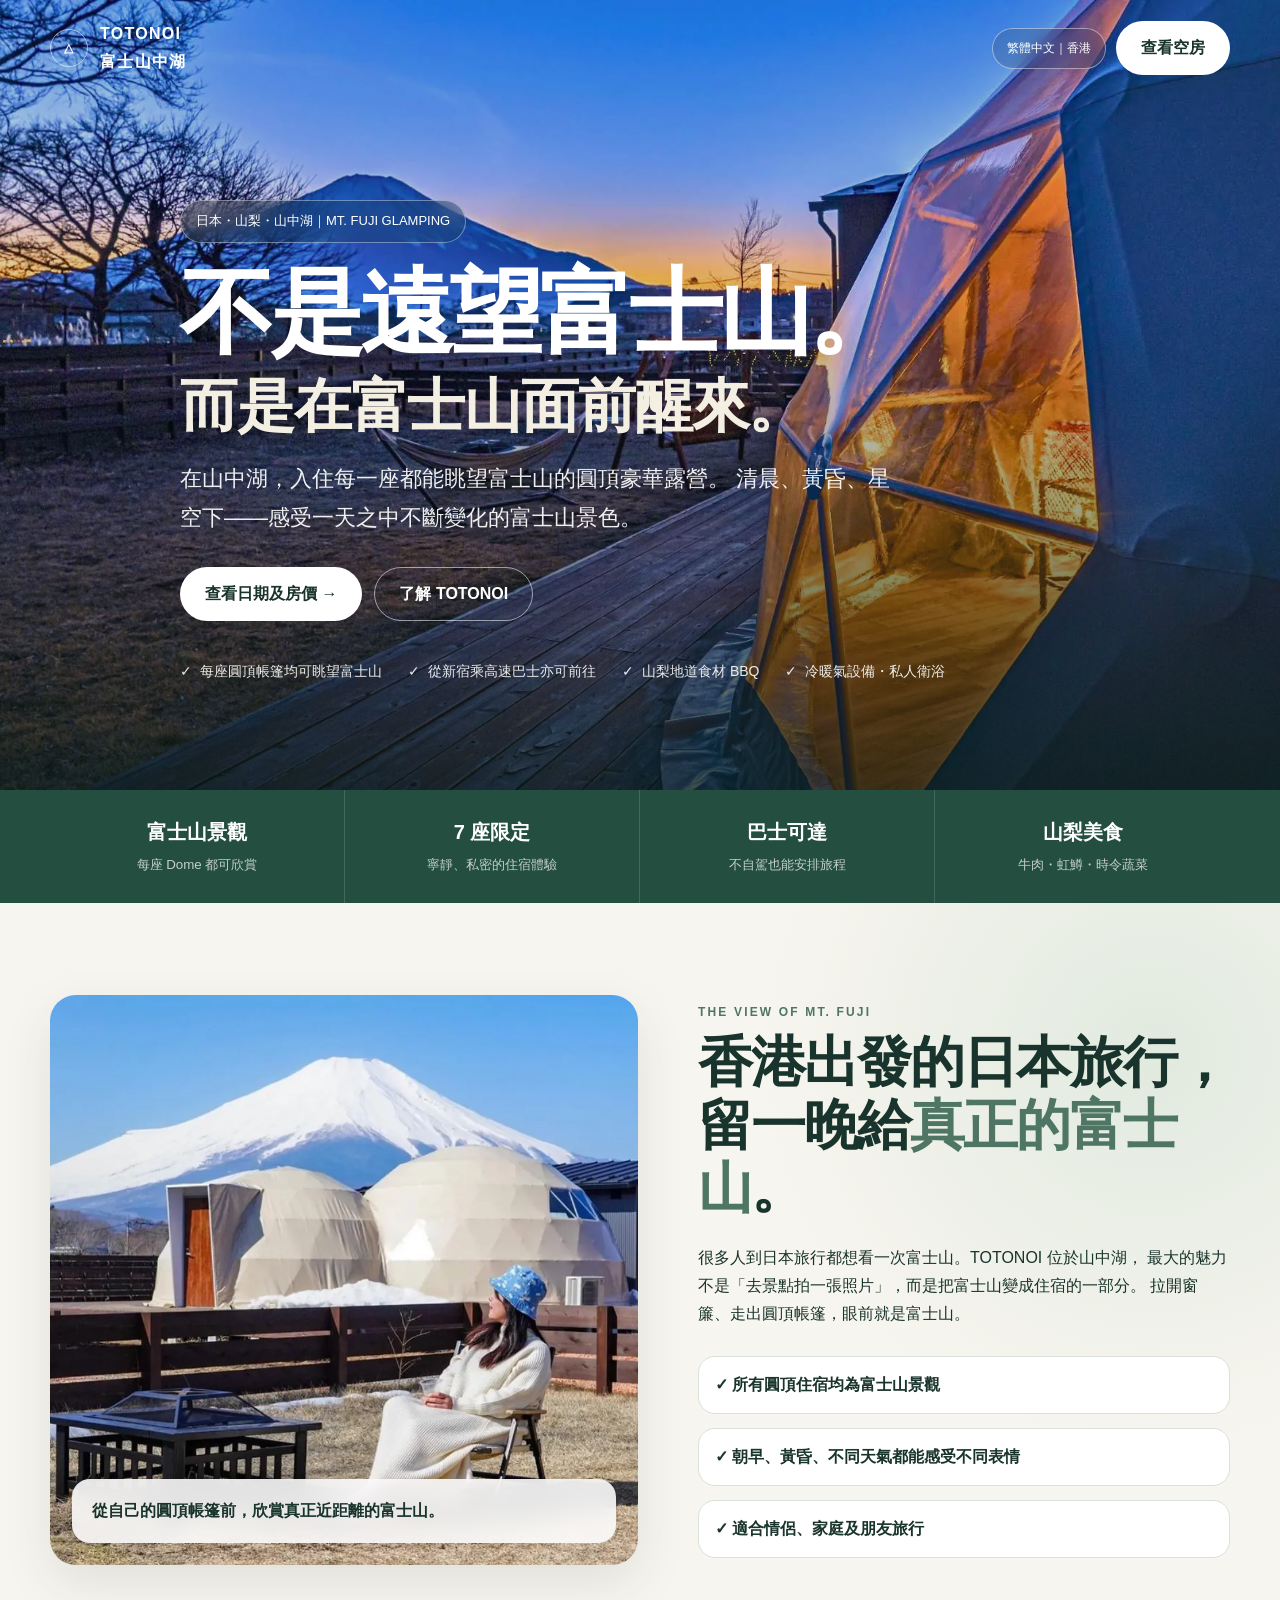
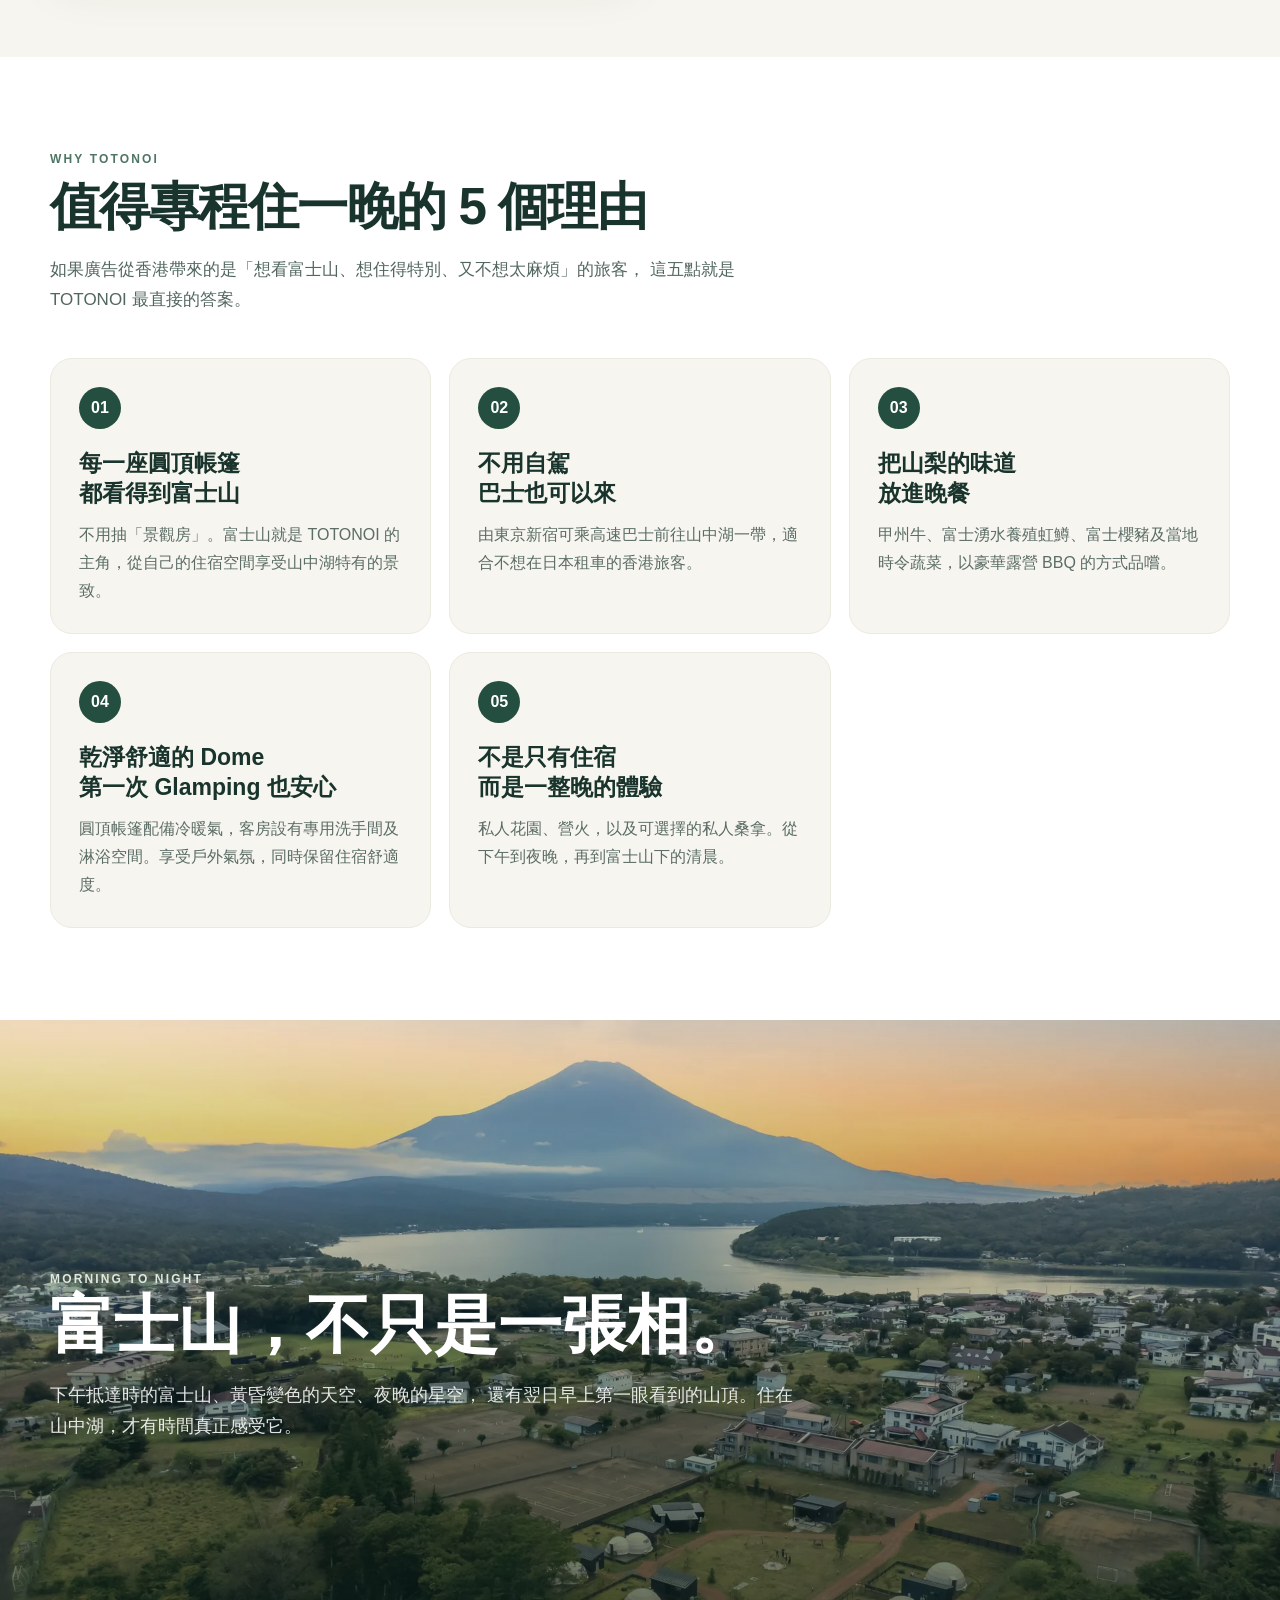
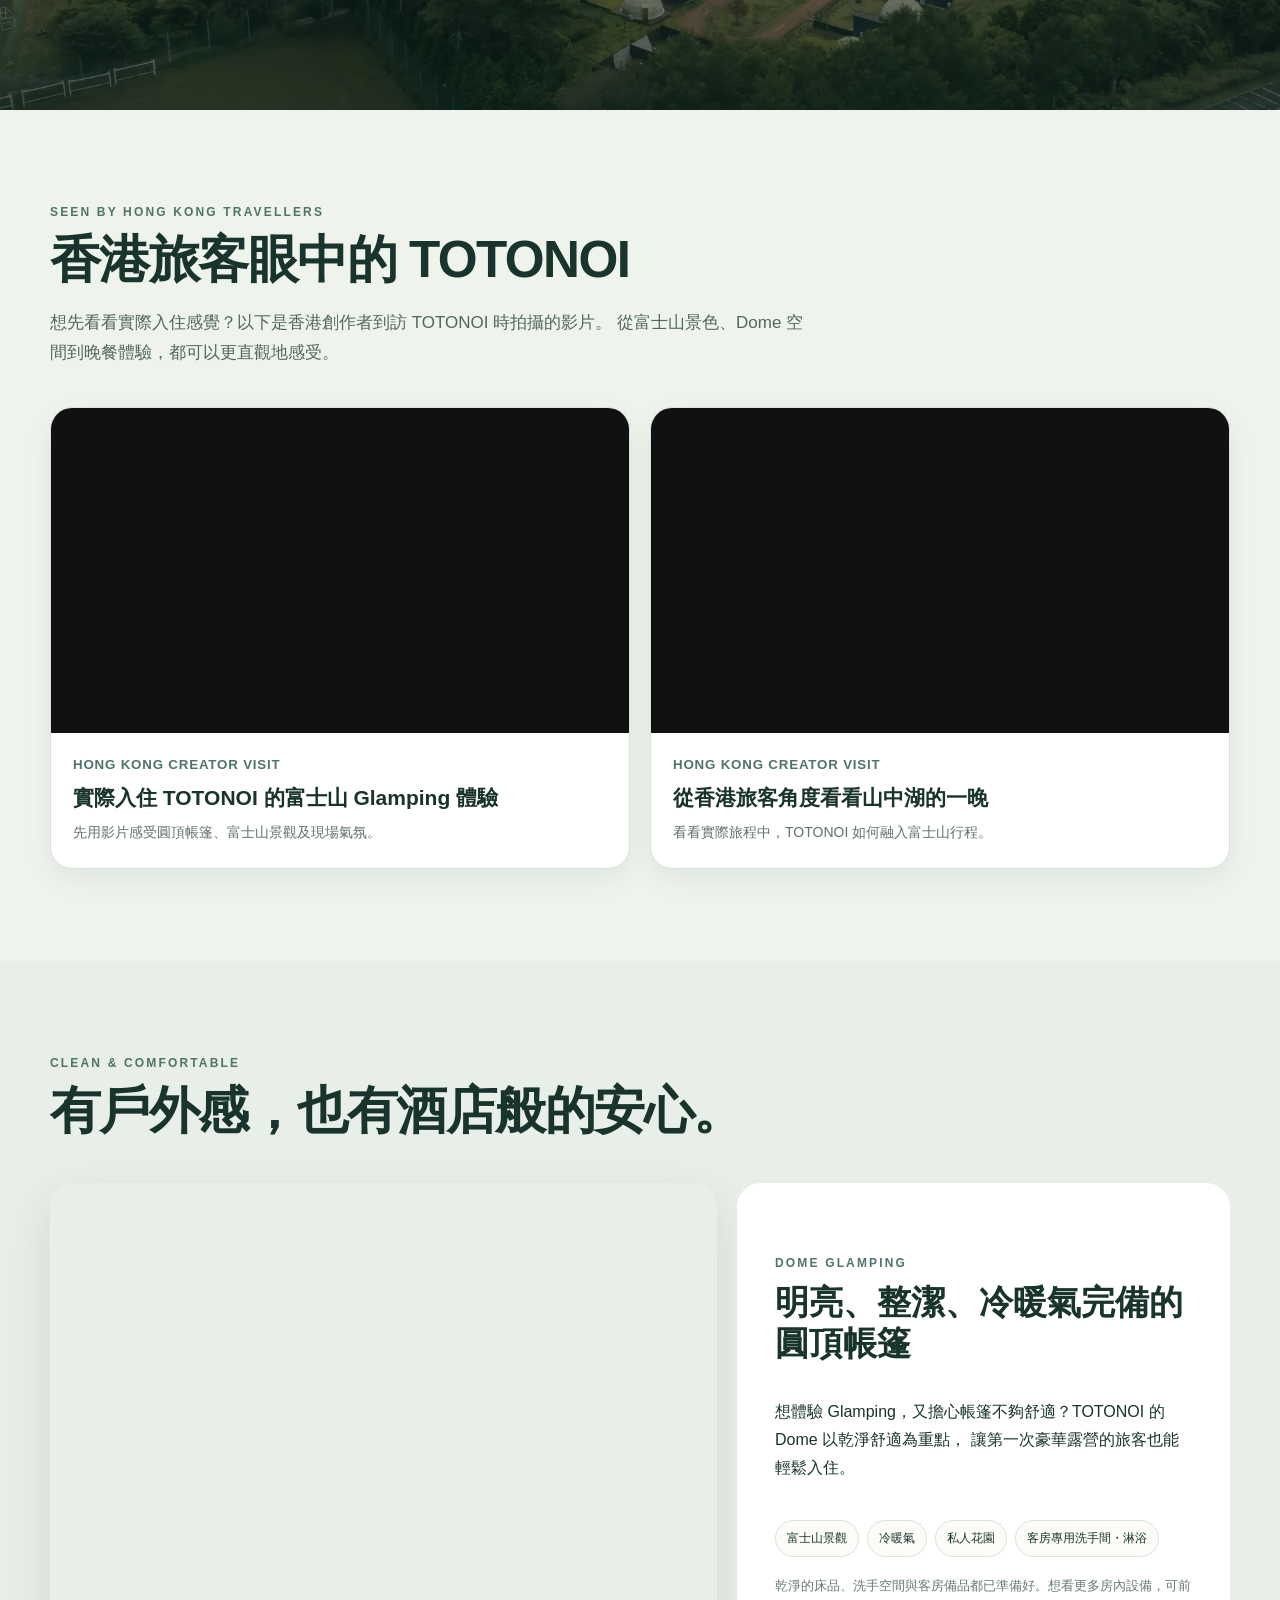
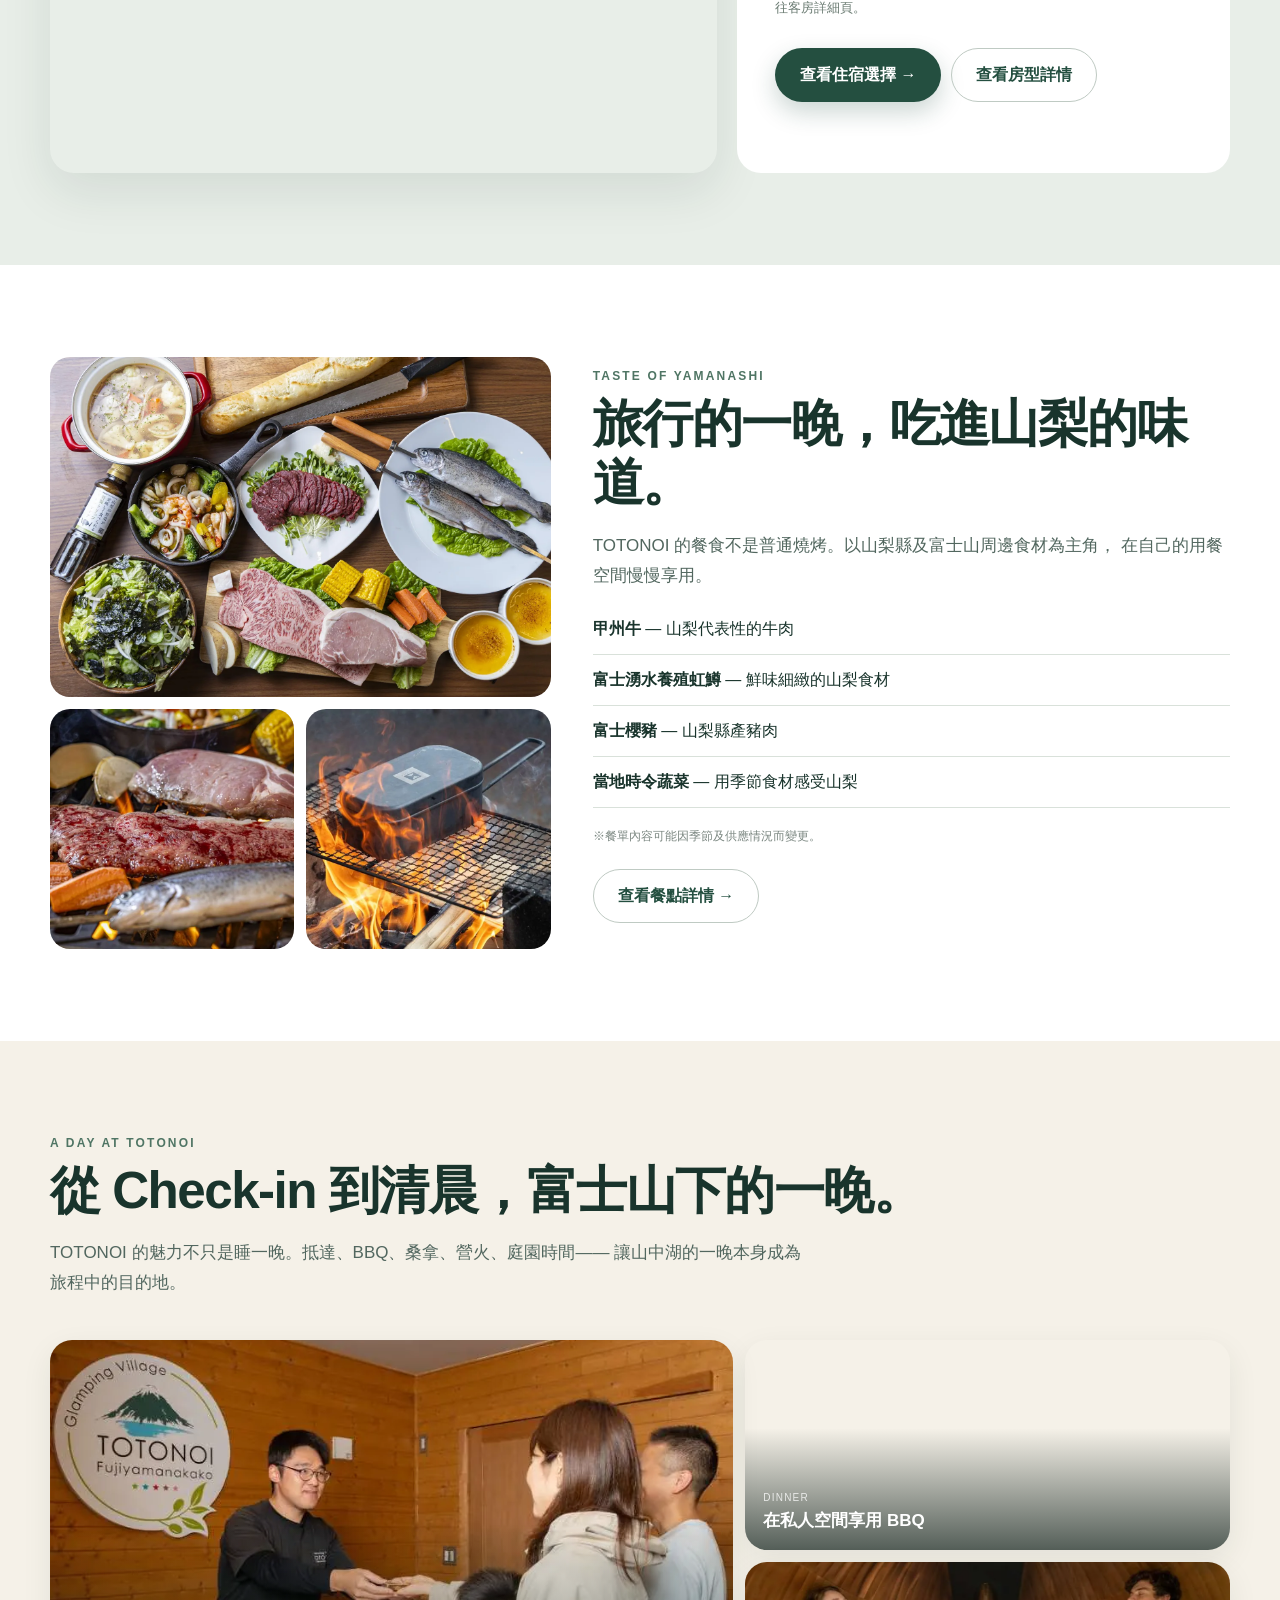
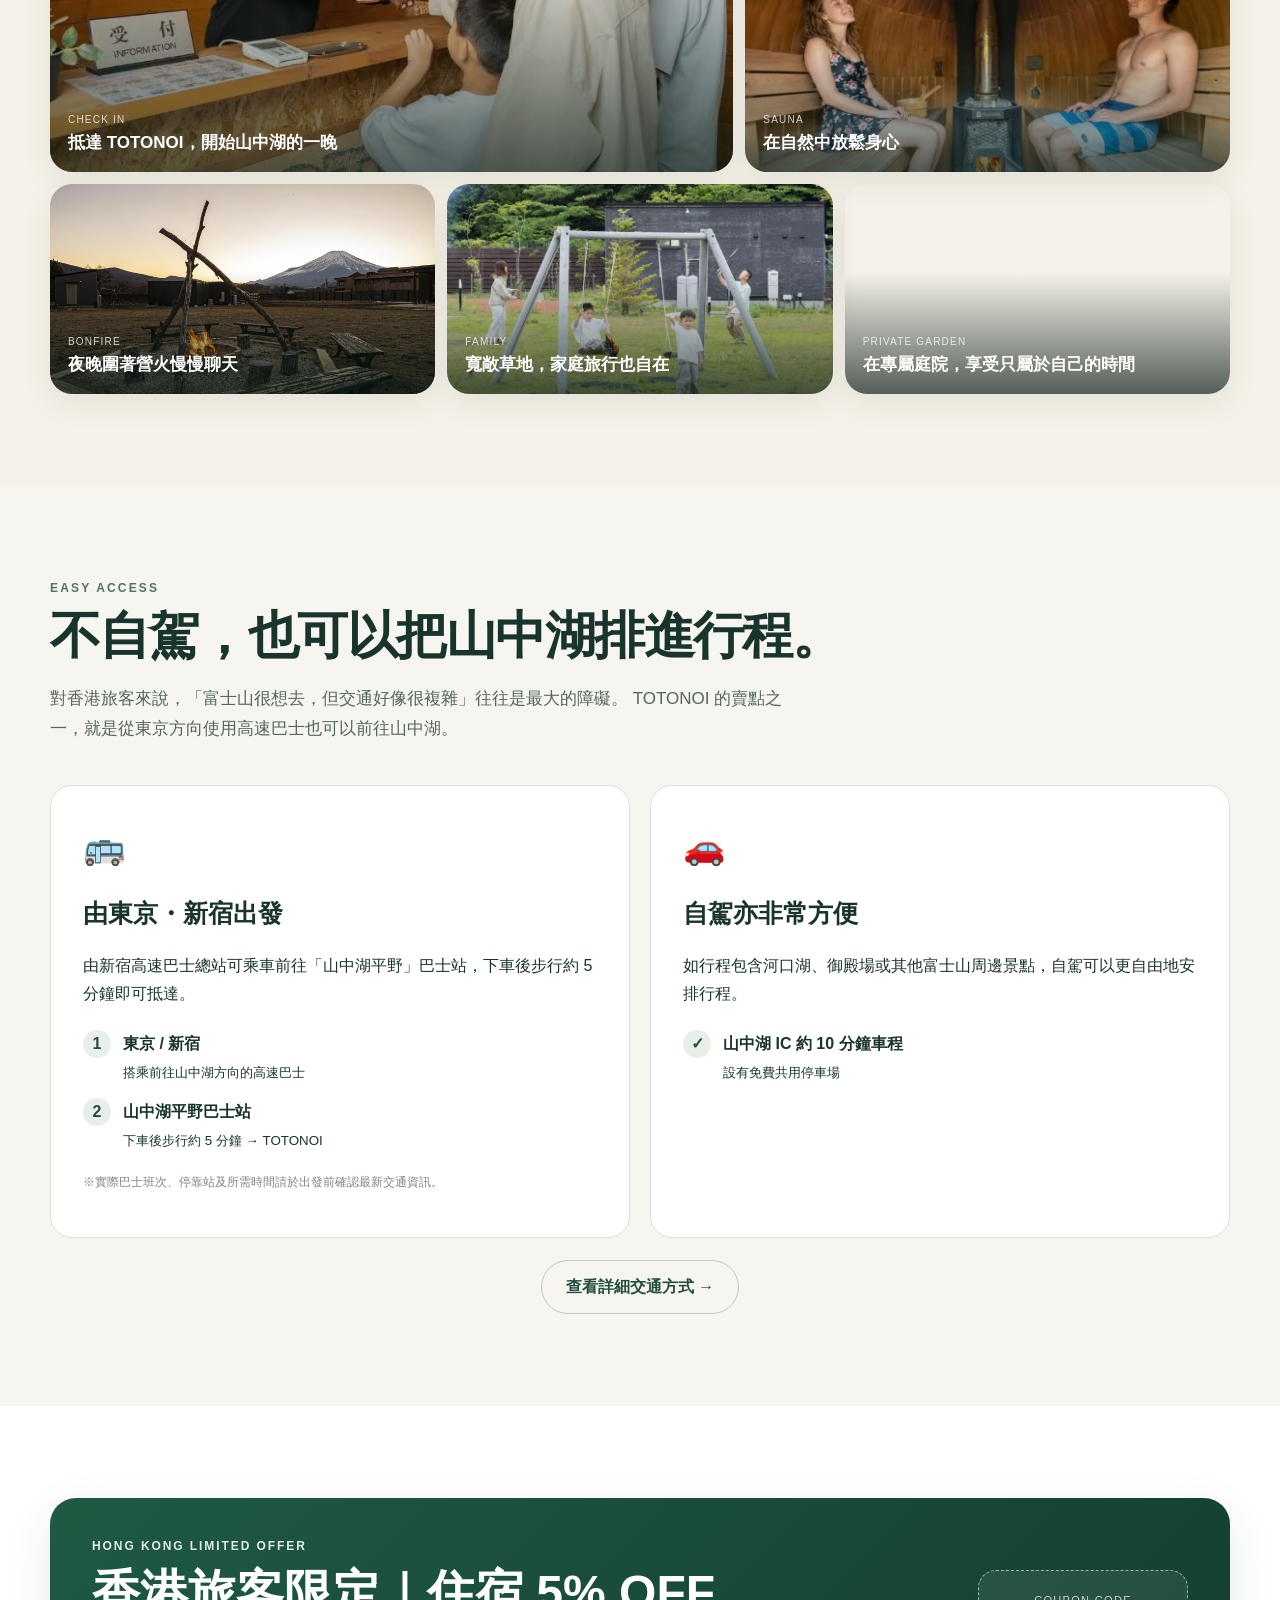
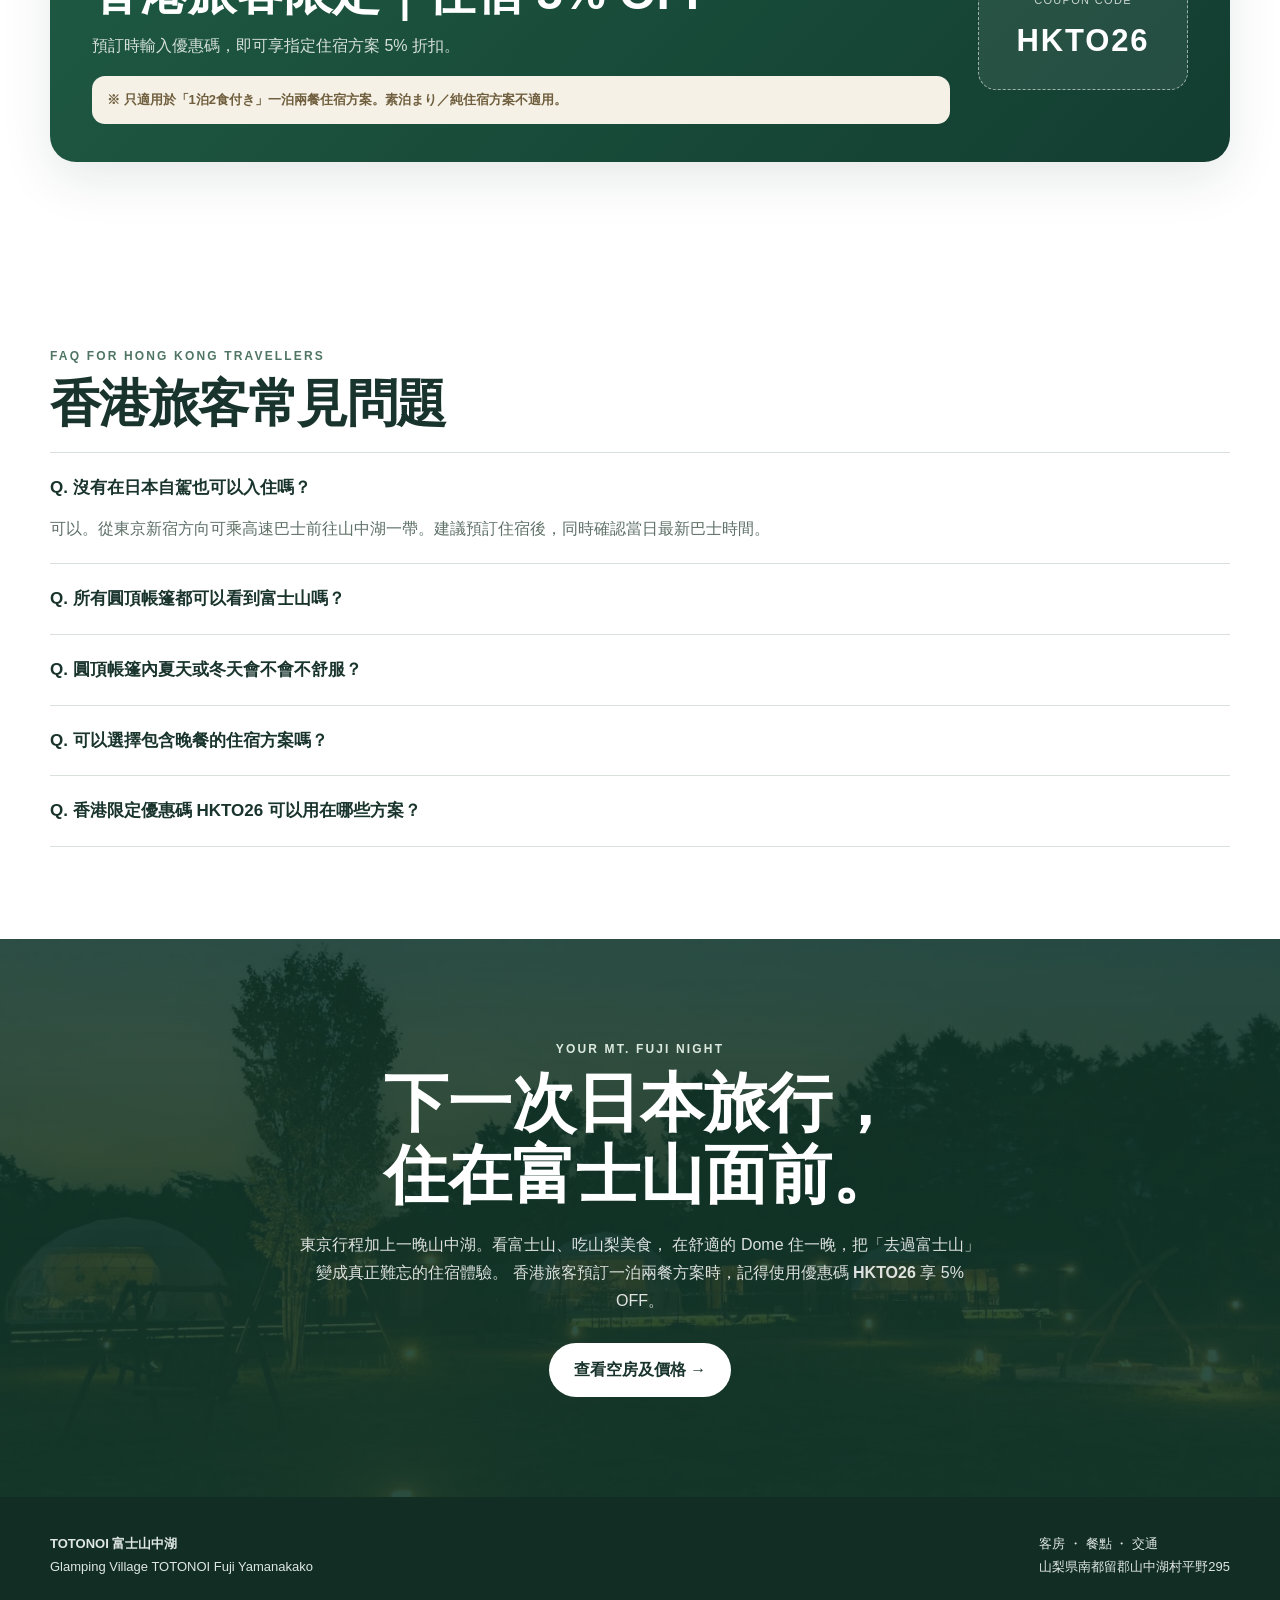
==== commit 319102be: "Add files via upload" ====
--- a/index.html
+++ b/index.html
@@ -338,7 +338,7 @@
     .room-photo{
       min-height:590px;
       border-radius:24px;
-      background:url("images/dome-interior.webp") center/cover no-repeat;
+      background:url("images/room-bright.webp") center/cover no-repeat;
       box-shadow:var(--shadow);
     }
     .room-panel{
@@ -459,11 +459,11 @@
     .experience-card .cap small{display:block;opacity:.78;font-size:10px;letter-spacing:.12em}
     .experience-card .cap strong{font-size:17px}
     .experience-card.a{grid-column:span 7;grid-row:span 2;background-image:url("images/checkin.webp")}
-    .experience-card.b{grid-column:span 5;background-image:url("images/bbq-people.webp")}
+    .experience-card.b{grid-column:span 5;background-image:url("images/dinner.webp")}
     .experience-card.c{grid-column:span 5;background-image:url("images/sauna.webp")}
     .experience-card.d{grid-column:span 4;background-image:url("images/bonfire-fuji.webp")}
     .experience-card.e{grid-column:span 4;background-image:url("images/family.webp")}
-    .experience-card.f{grid-column:span 4;background-image:url("images/sauna.webp")}
+    .experience-card.f{grid-column:span 4;background-image:url("images/private-garden.webp")}
 
     /* FAQ */
     .faq{background:#fff}
@@ -643,7 +643,7 @@
 <body>
   <!--
   ================================================================
-  TOTONOI 香港向け Google広告 LP v4
+  TOTONOI 香港向け Google広告 LP v5
   ------------------------------------------------
   画像は images/ フォルダ内の下記ファイル名を差し替えてください。
   hero-mt-fuji.jpg / 富士山＋ドーム FV
@@ -852,6 +852,7 @@
               <span class="tag">私人花園</span>
               <span class="tag">客房專用洗手間・淋浴</span>
             </div>
+            <p style="margin:18px 0 0;color:#6a7b72;font-size:13px">乾淨的床品、洗手空間與客房備品都已準備好。想看更多房內設備，可前往客房詳細頁。</p>
             <div style="margin-top:28px">
               <div style="display:flex;gap:10px;flex-wrap:wrap">
                 <a class="btn btn-primary" href="https://reserve.489ban.net/client/g-totonoi/2/plan">查看住宿選擇 →</a>
@@ -910,7 +911,7 @@
           <div class="experience-card c"><div class="cap"><small>SAUNA</small><strong>在自然中放鬆身心</strong></div></div>
           <div class="experience-card d"><div class="cap"><small>BONFIRE</small><strong>夜晚圍著營火慢慢聊天</strong></div></div>
           <div class="experience-card e"><div class="cap"><small>FAMILY</small><strong>寬敞草地，家庭旅行也自在</strong></div></div>
-          <div class="experience-card f"><div class="cap"><small>PRIVATE TIME</small><strong>兩個人的桑拿時間</strong></div></div>
+          <div class="experience-card f"><div class="cap"><small>PRIVATE GARDEN</small><strong>在專屬庭院，享受只屬於自己的時間</strong></div></div>
         </div>
       </div>
     </section>
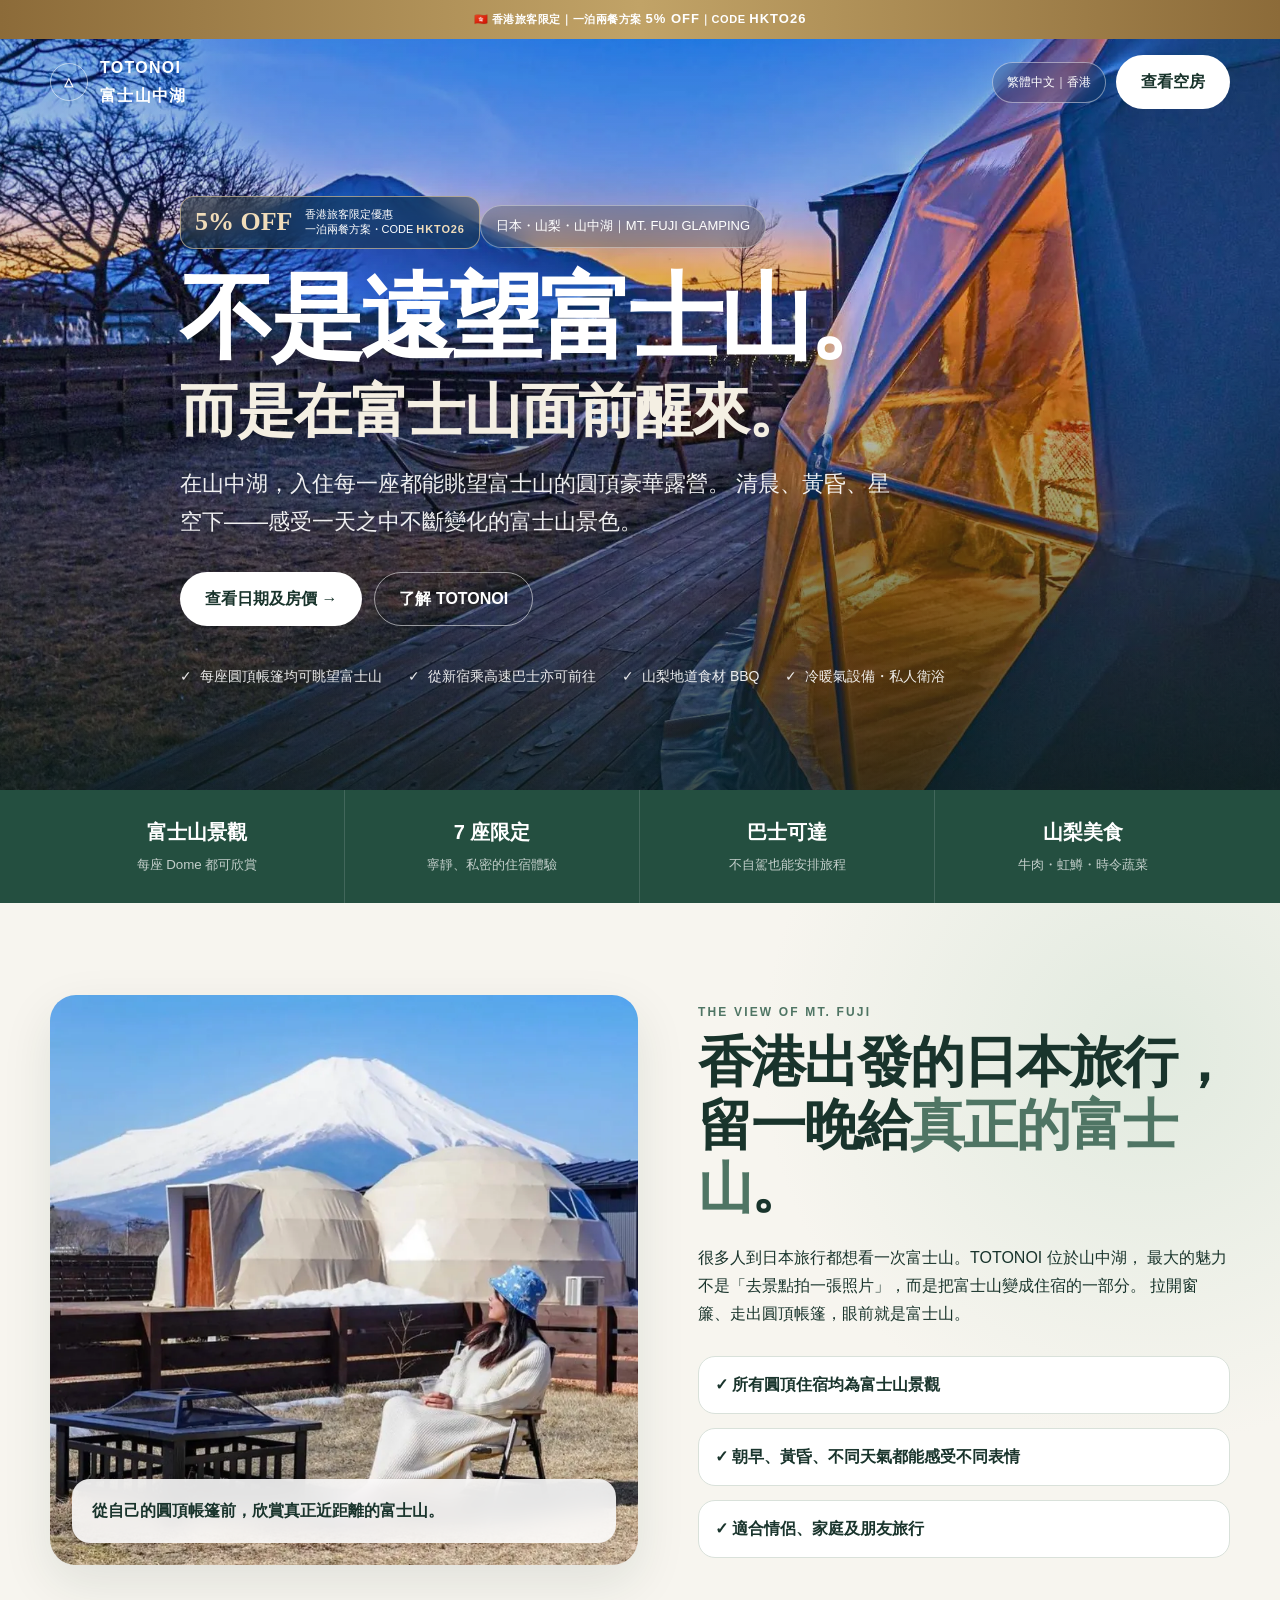
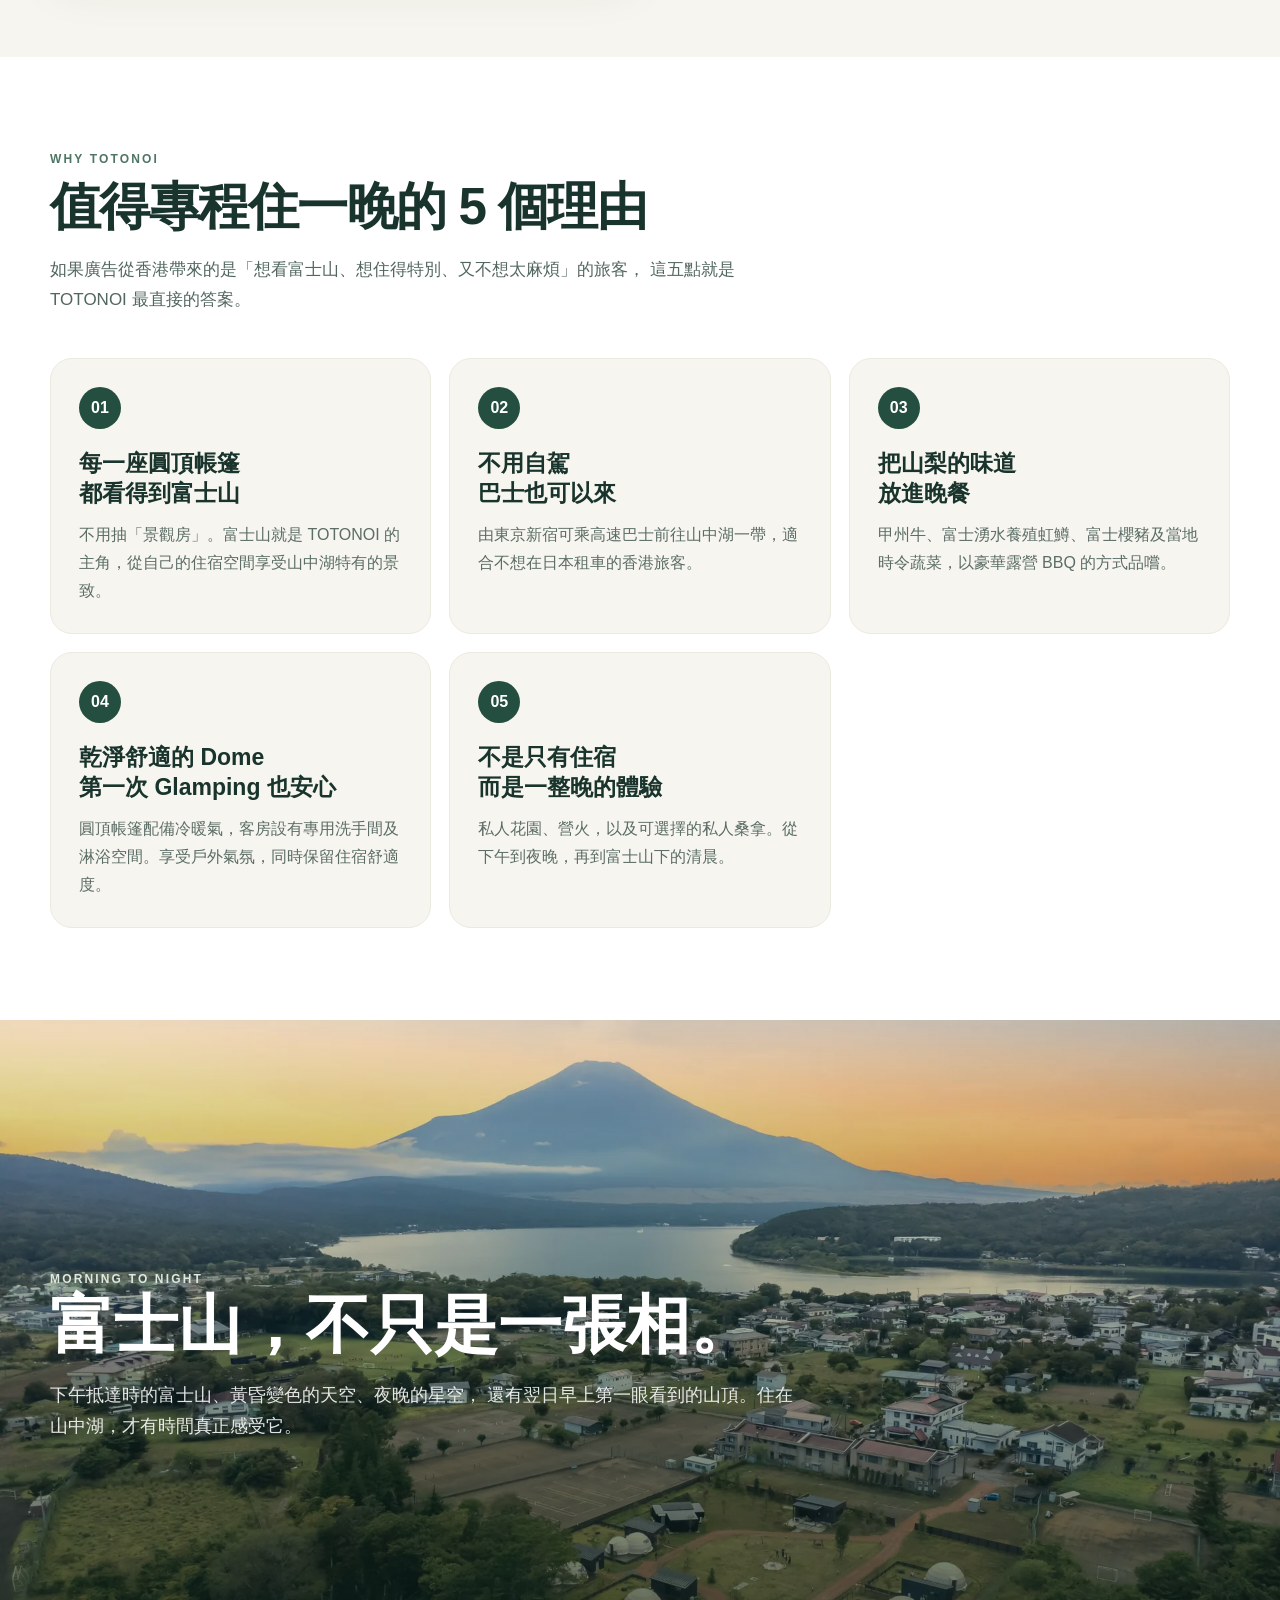
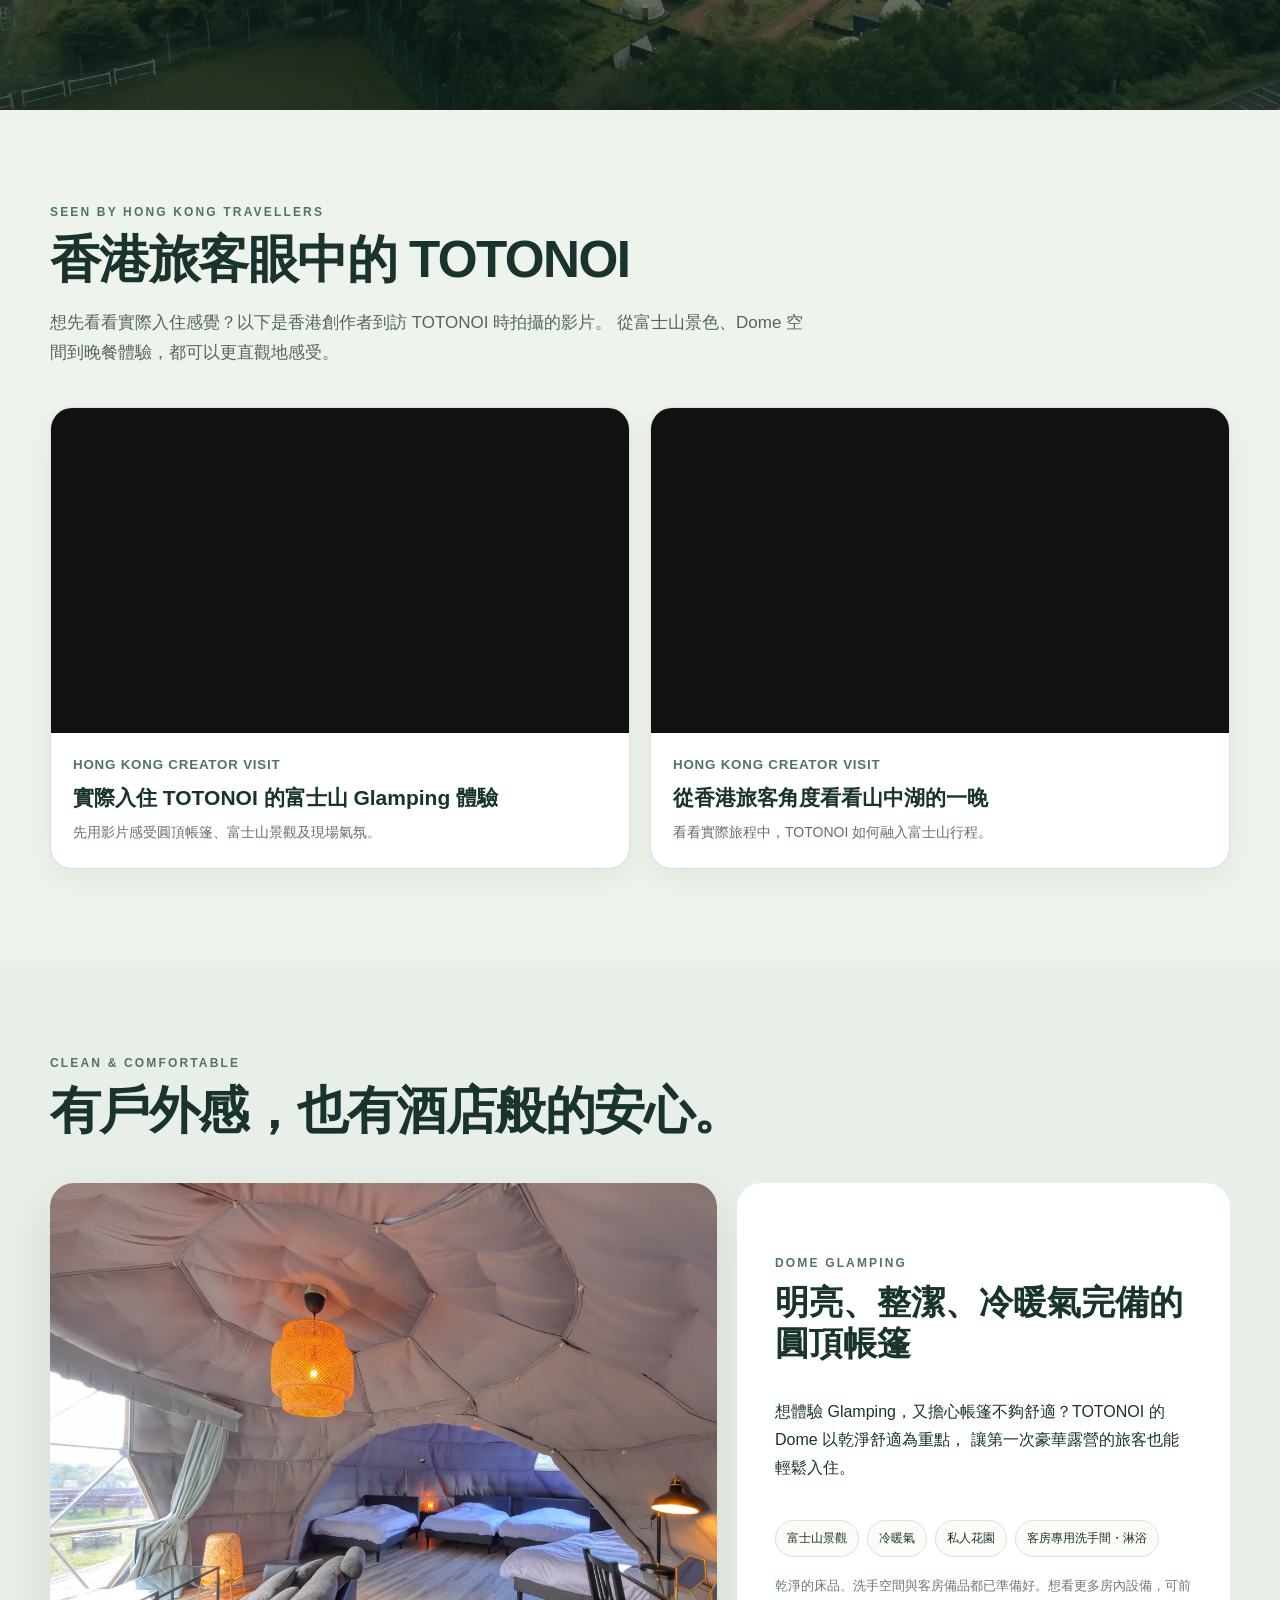
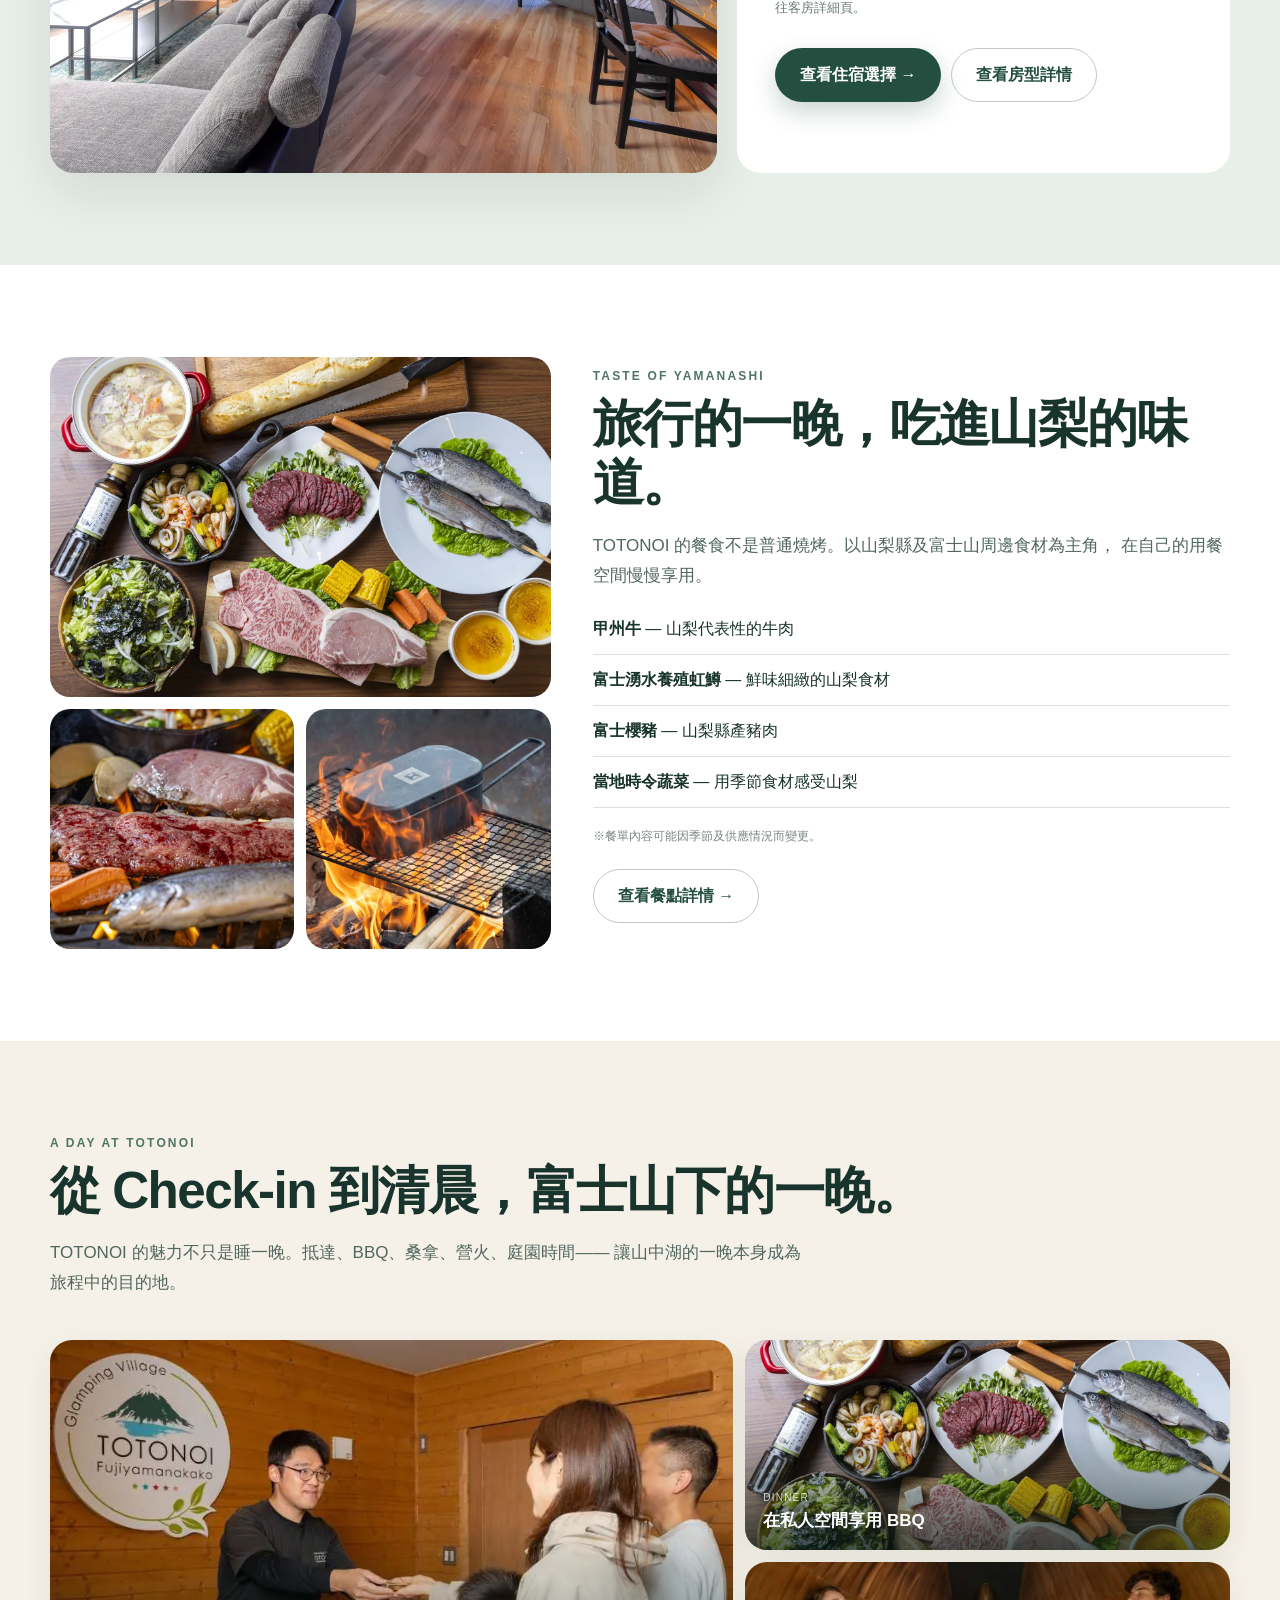
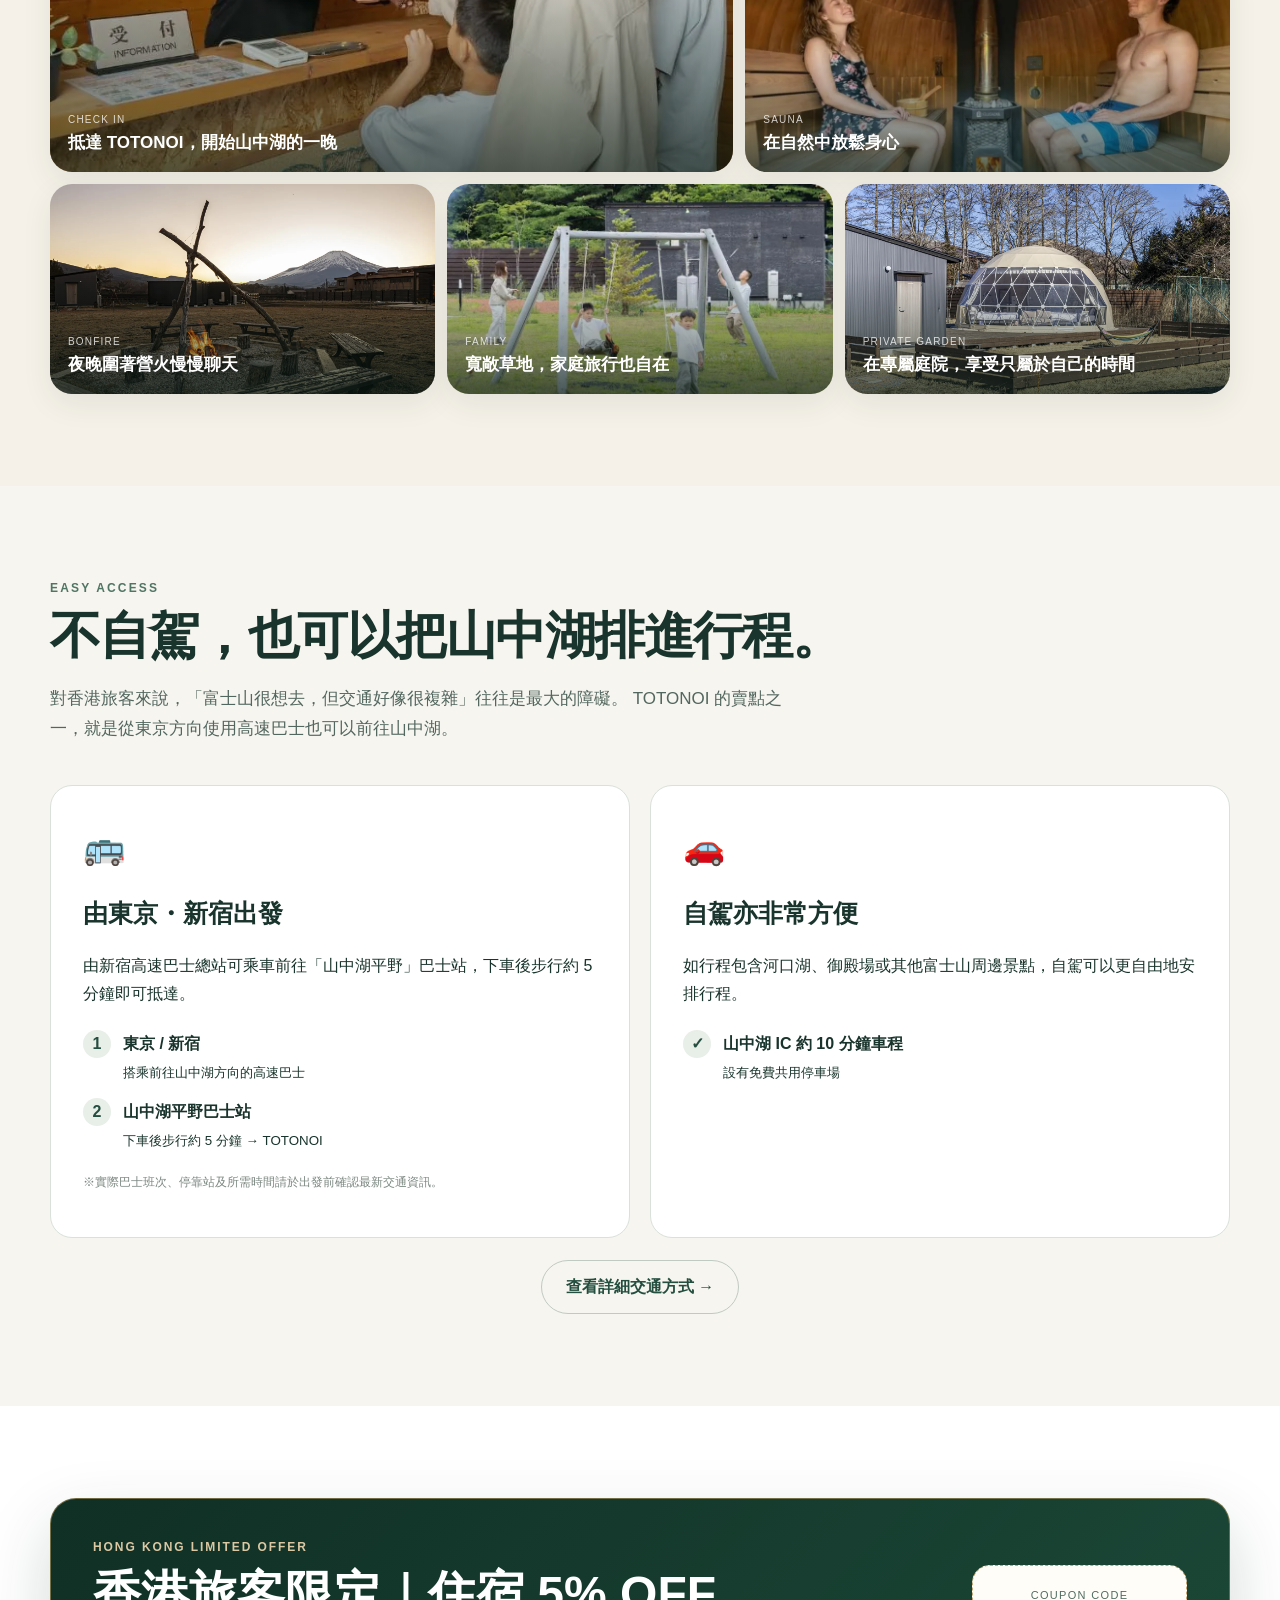
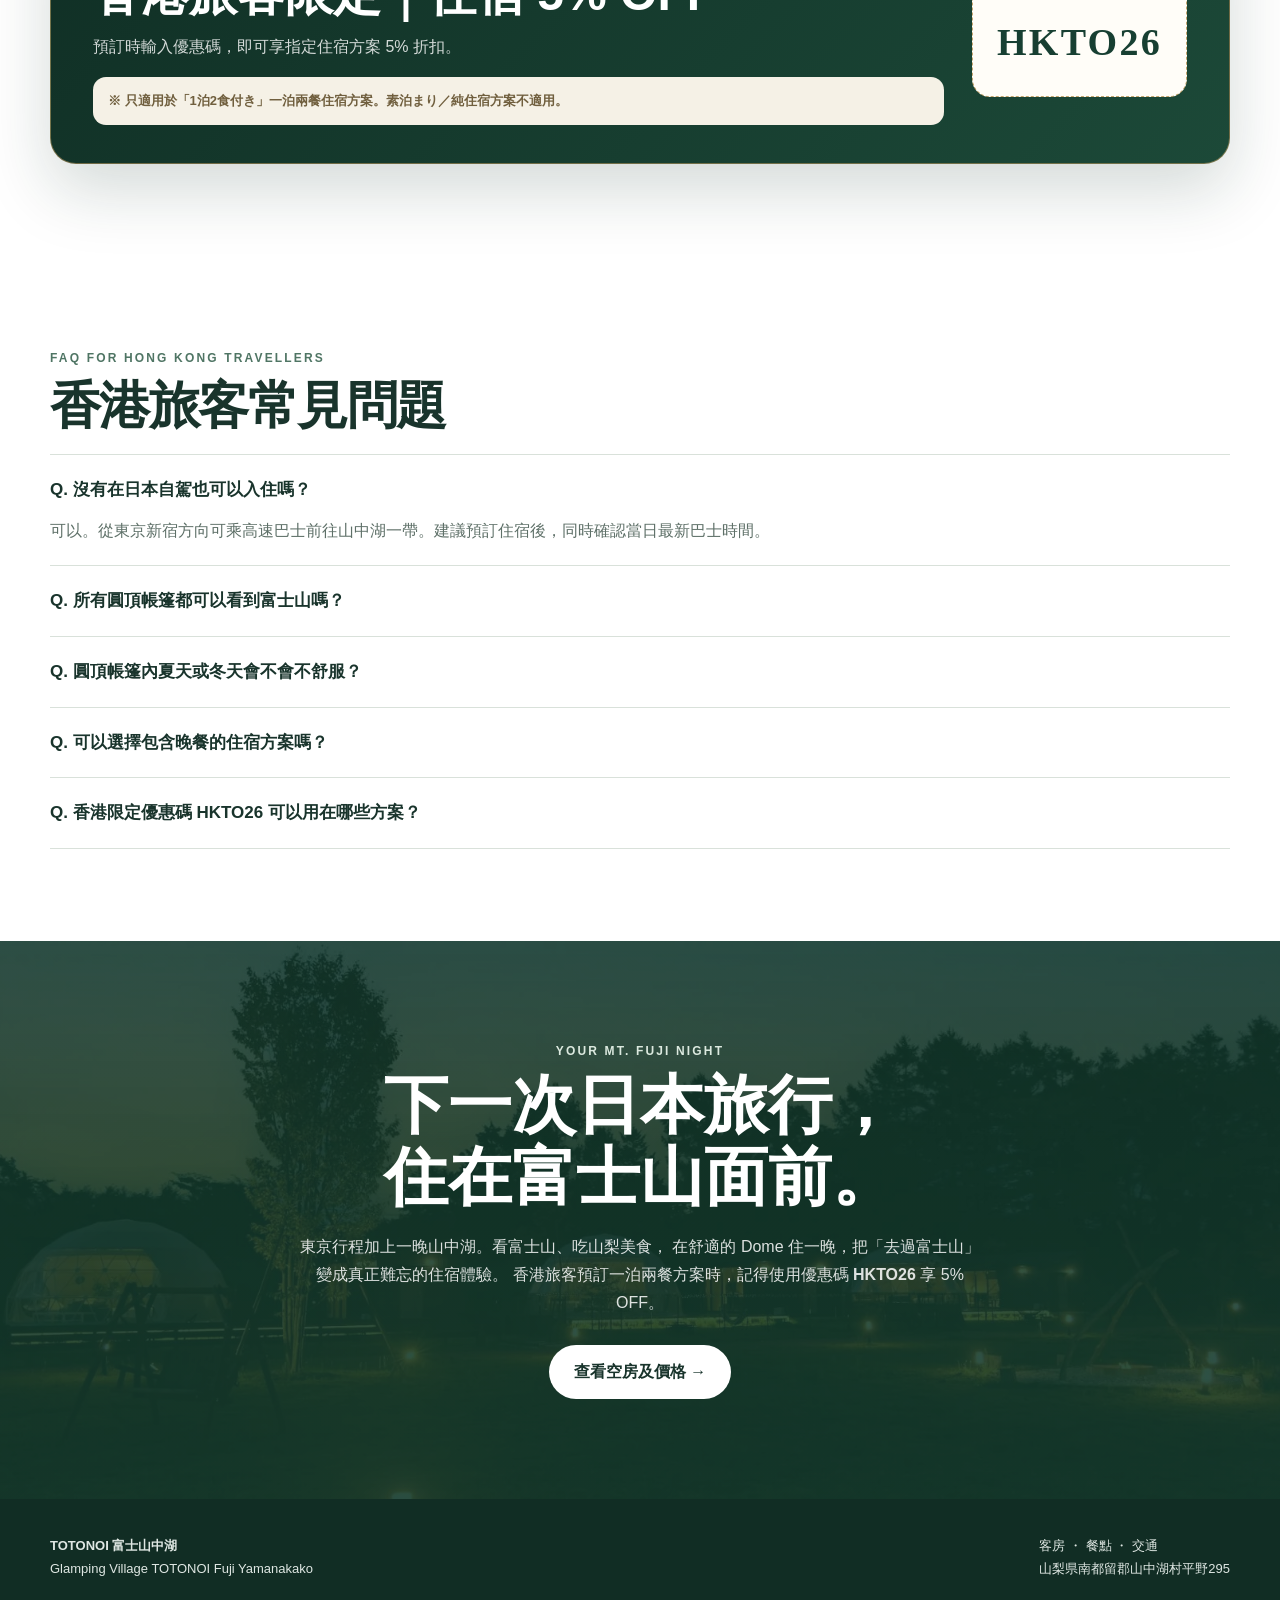
==== commit 3cfbca4d: "Add files via upload" ====
--- a/index.html
+++ b/index.html
@@ -637,10 +637,13 @@
       .mobile-cta .sub{border:1px solid var(--line);color:var(--green)}
       .mobile-cta .main{background:var(--green);color:#fff}
     }
-  </style>
+  
+    /* v6 Hong Kong luxury campaign */
+    .hk-ribbon{position:absolute;top:0;left:0;right:0;z-index:30;background:linear-gradient(90deg,#8c6b39,#c1a367,#8c6b39);color:#fff;text-align:center;padding:8px 12px;font-size:11px;letter-spacing:.05em;font-weight:800}.hk-ribbon strong{font-size:13px;letter-spacing:.08em}.header{top:34px}.hero-offer{display:inline-flex;align-items:center;gap:12px;margin:0 0 16px;background:rgba(15,39,31,.42);border:1px solid rgba(222,199,158,.65);backdrop-filter:blur(12px);border-radius:14px;padding:10px 14px;color:#fff}.hero-offer b{font:700 26px/1 Georgia,serif;color:#f1ddba}.hero-offer span{font-size:11px;line-height:1.4}.hero-offer code{font-family:inherit;font-weight:900;letter-spacing:.08em;color:#f1ddba}.coupon-box{background:linear-gradient(135deg,#102f25,#1c4938)!important;border:1px solid rgba(190,154,93,.55)!important;box-shadow:0 26px 66px rgba(18,51,40,.18)!important}.coupon-code{border-color:#c4a46c!important;background:#fffdf8!important;color:#173f32!important}.coupon-code strong{font-family:Georgia,serif;font-size:38px!important}.coupon-kicker{color:#dcc8a3!important}@media(max-width:640px){.hk-ribbon{font-size:9px;padding:7px 6px}.header{top:30px}.hero-offer{gap:8px;padding:8px 10px}.hero-offer b{font-size:22px}.hero-offer span{font-size:9px}}
+</style>
 </head>
 
-<body>
+<body><div class="hk-ribbon">🇭🇰 香港旅客限定｜一泊兩餐方案 <strong>5% OFF</strong>｜CODE <strong>HKTO26</strong></div>
   <!--
   ================================================================
   TOTONOI 香港向け Google広告 LP v5
@@ -677,7 +680,7 @@
     <!-- HERO -->
     <section class="hero">
       <div class="container hero-content">
-        <div class="hero-kicker">日本・山梨・山中湖｜MT. FUJI GLAMPING</div>
+        <div class="hero-offer"><b>5% OFF</b><span>香港旅客限定優惠<br>一泊兩餐方案・CODE <code>HKTO26</code></span></div><div class="hero-kicker">日本・山梨・山中湖｜MT. FUJI GLAMPING</div>
         <h1>
           不是遠望富士山。
           <span>而是在富士山面前醒來。</span>
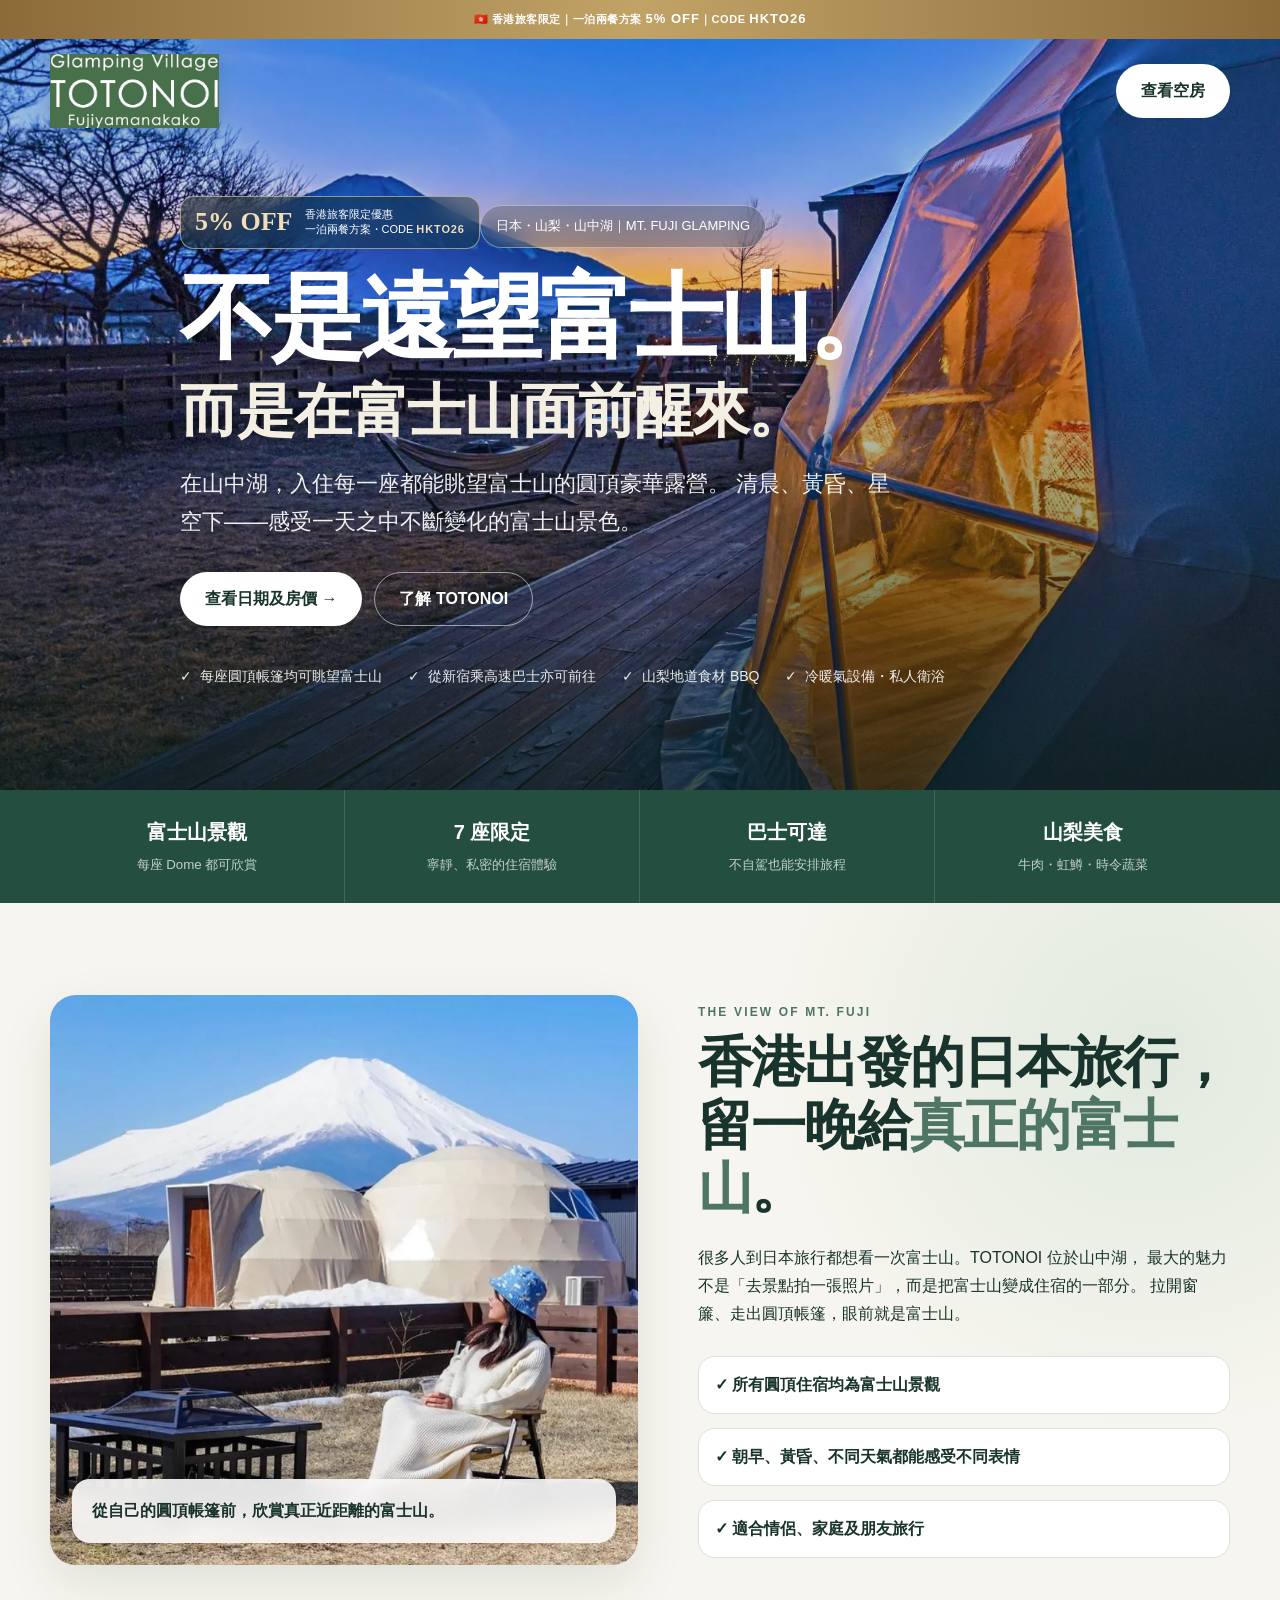
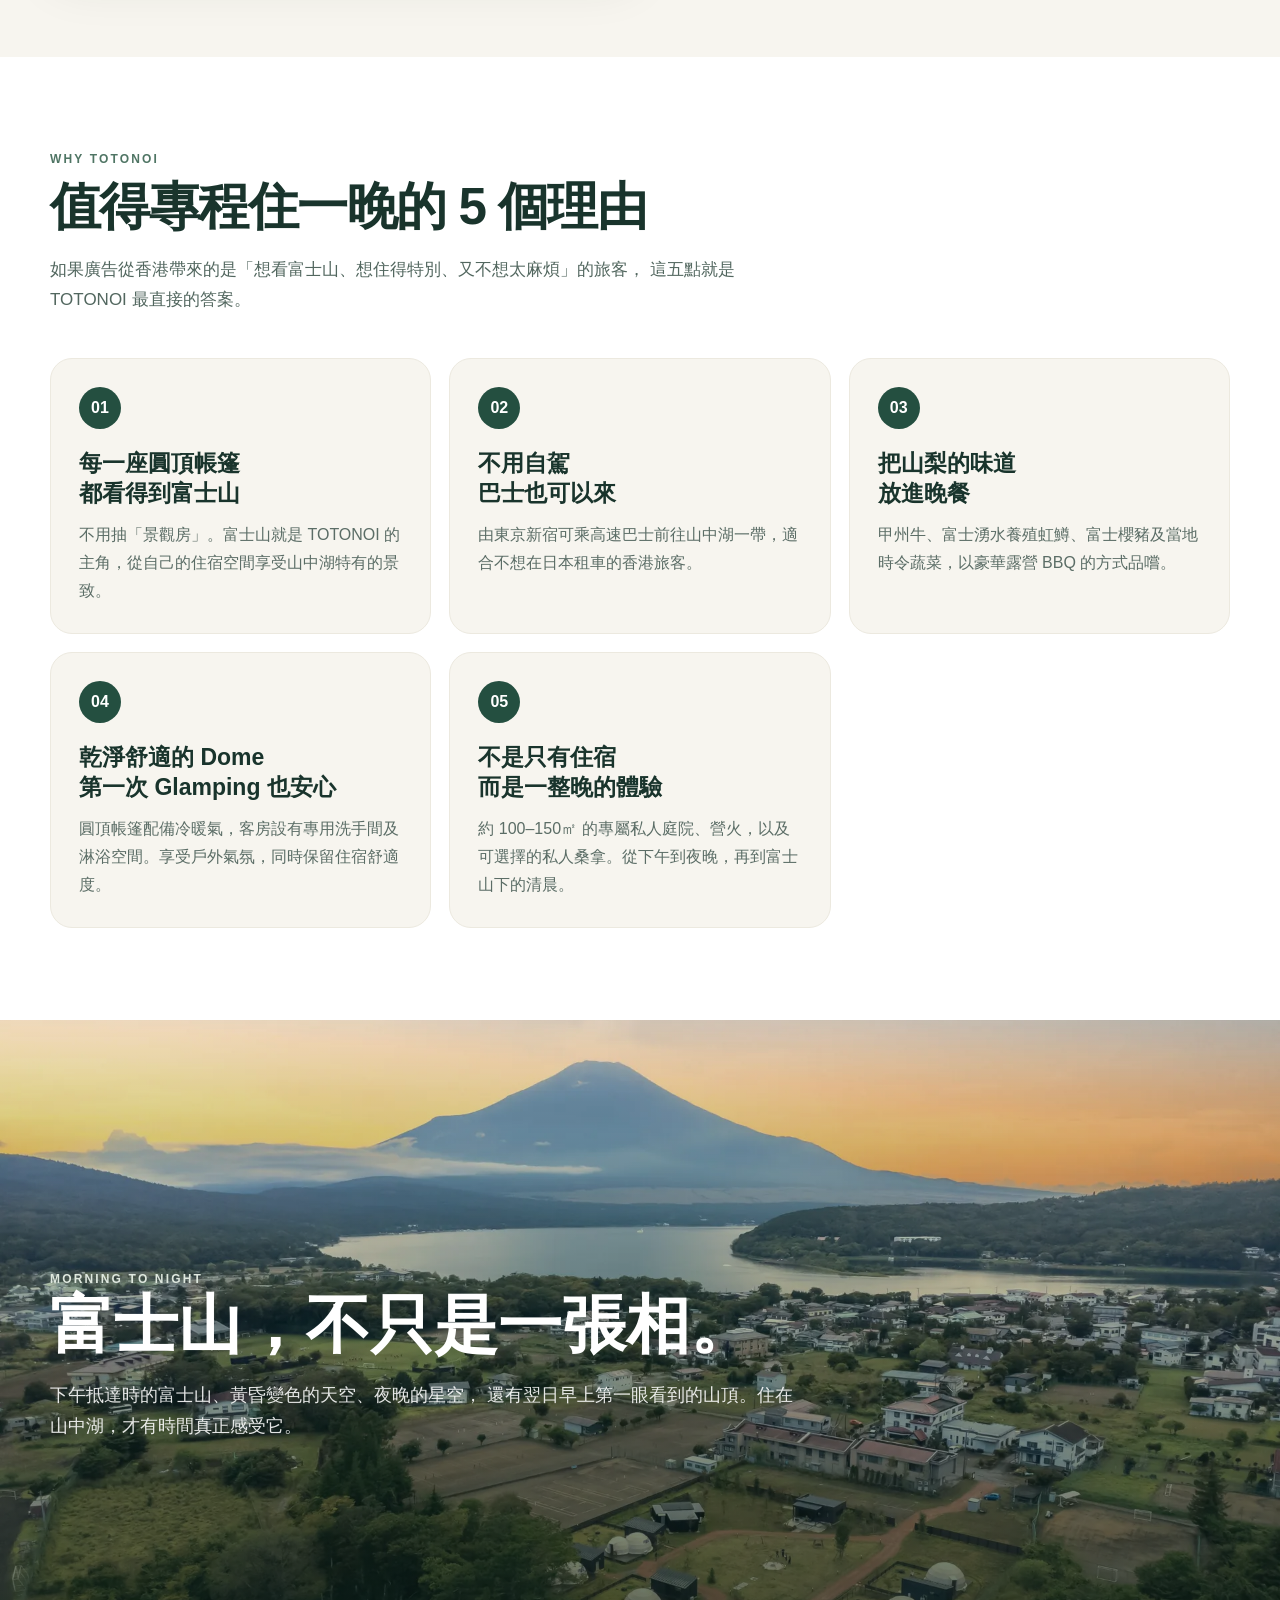
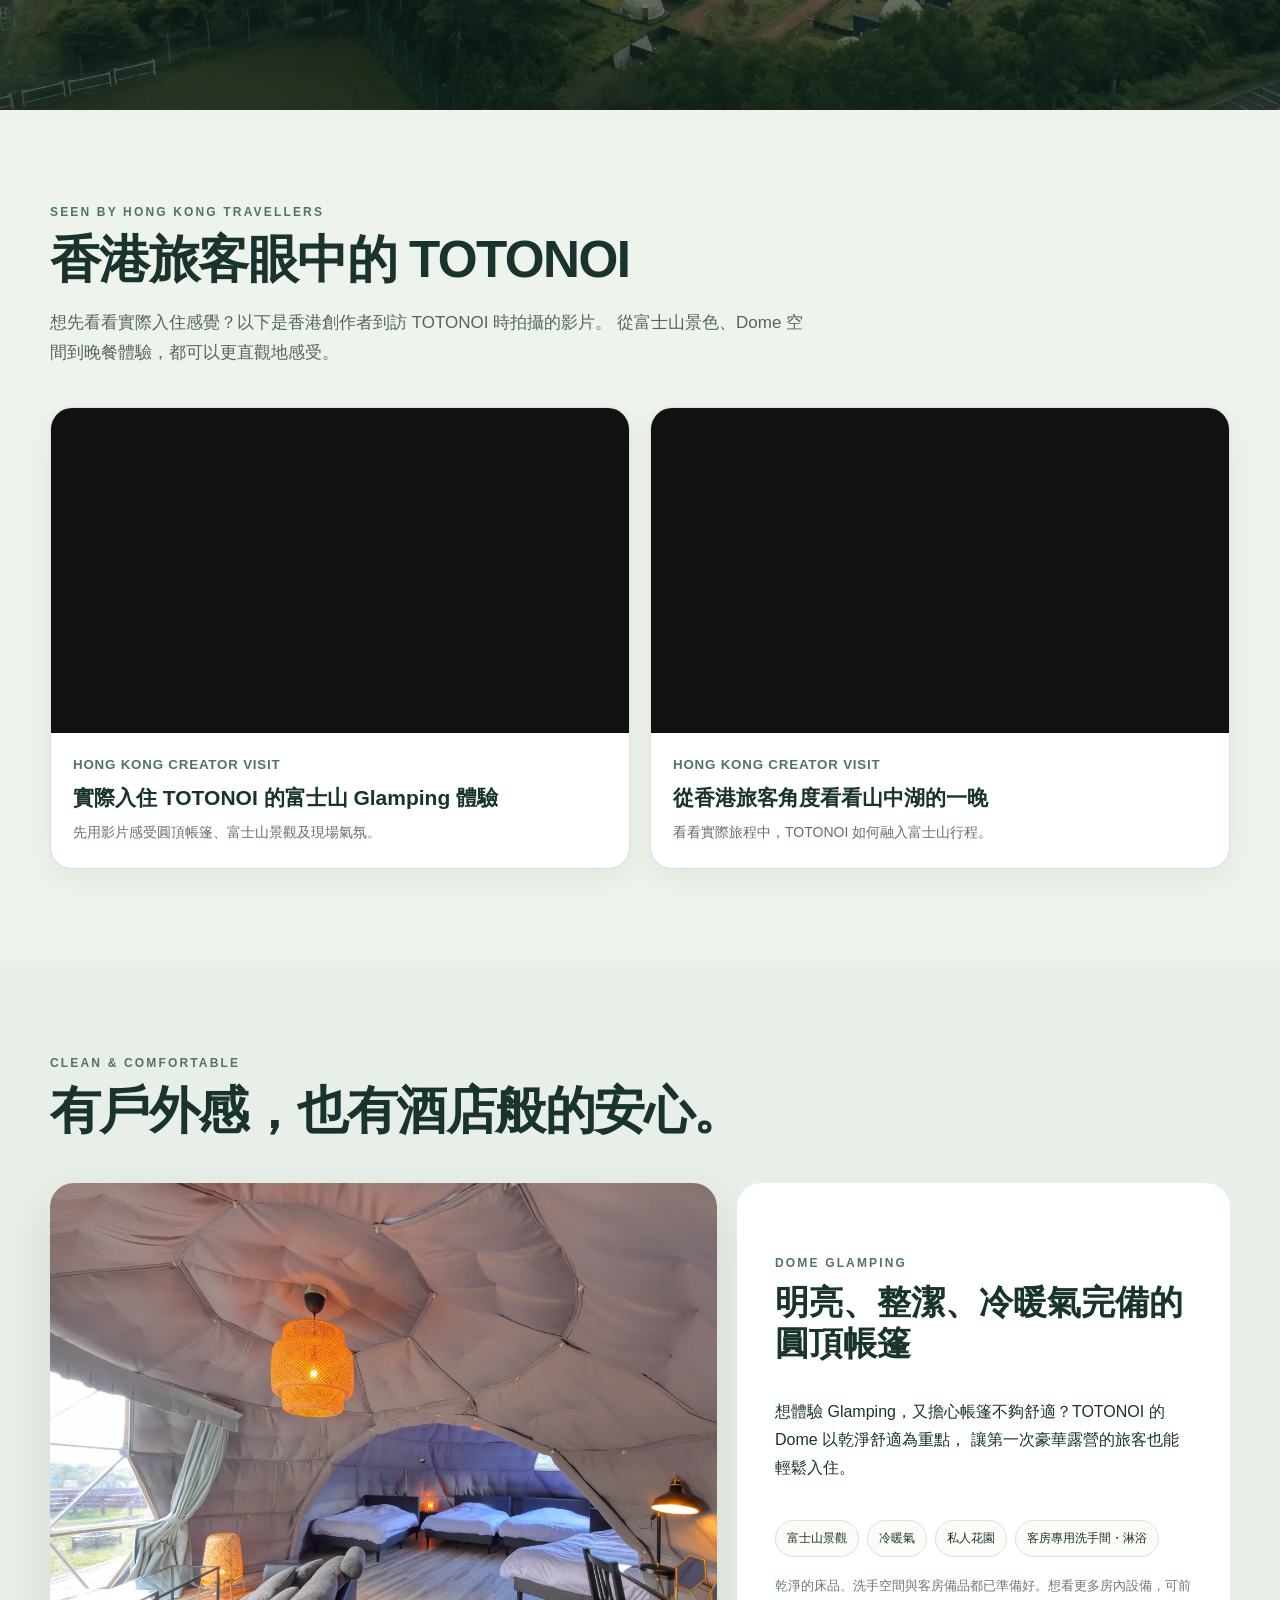
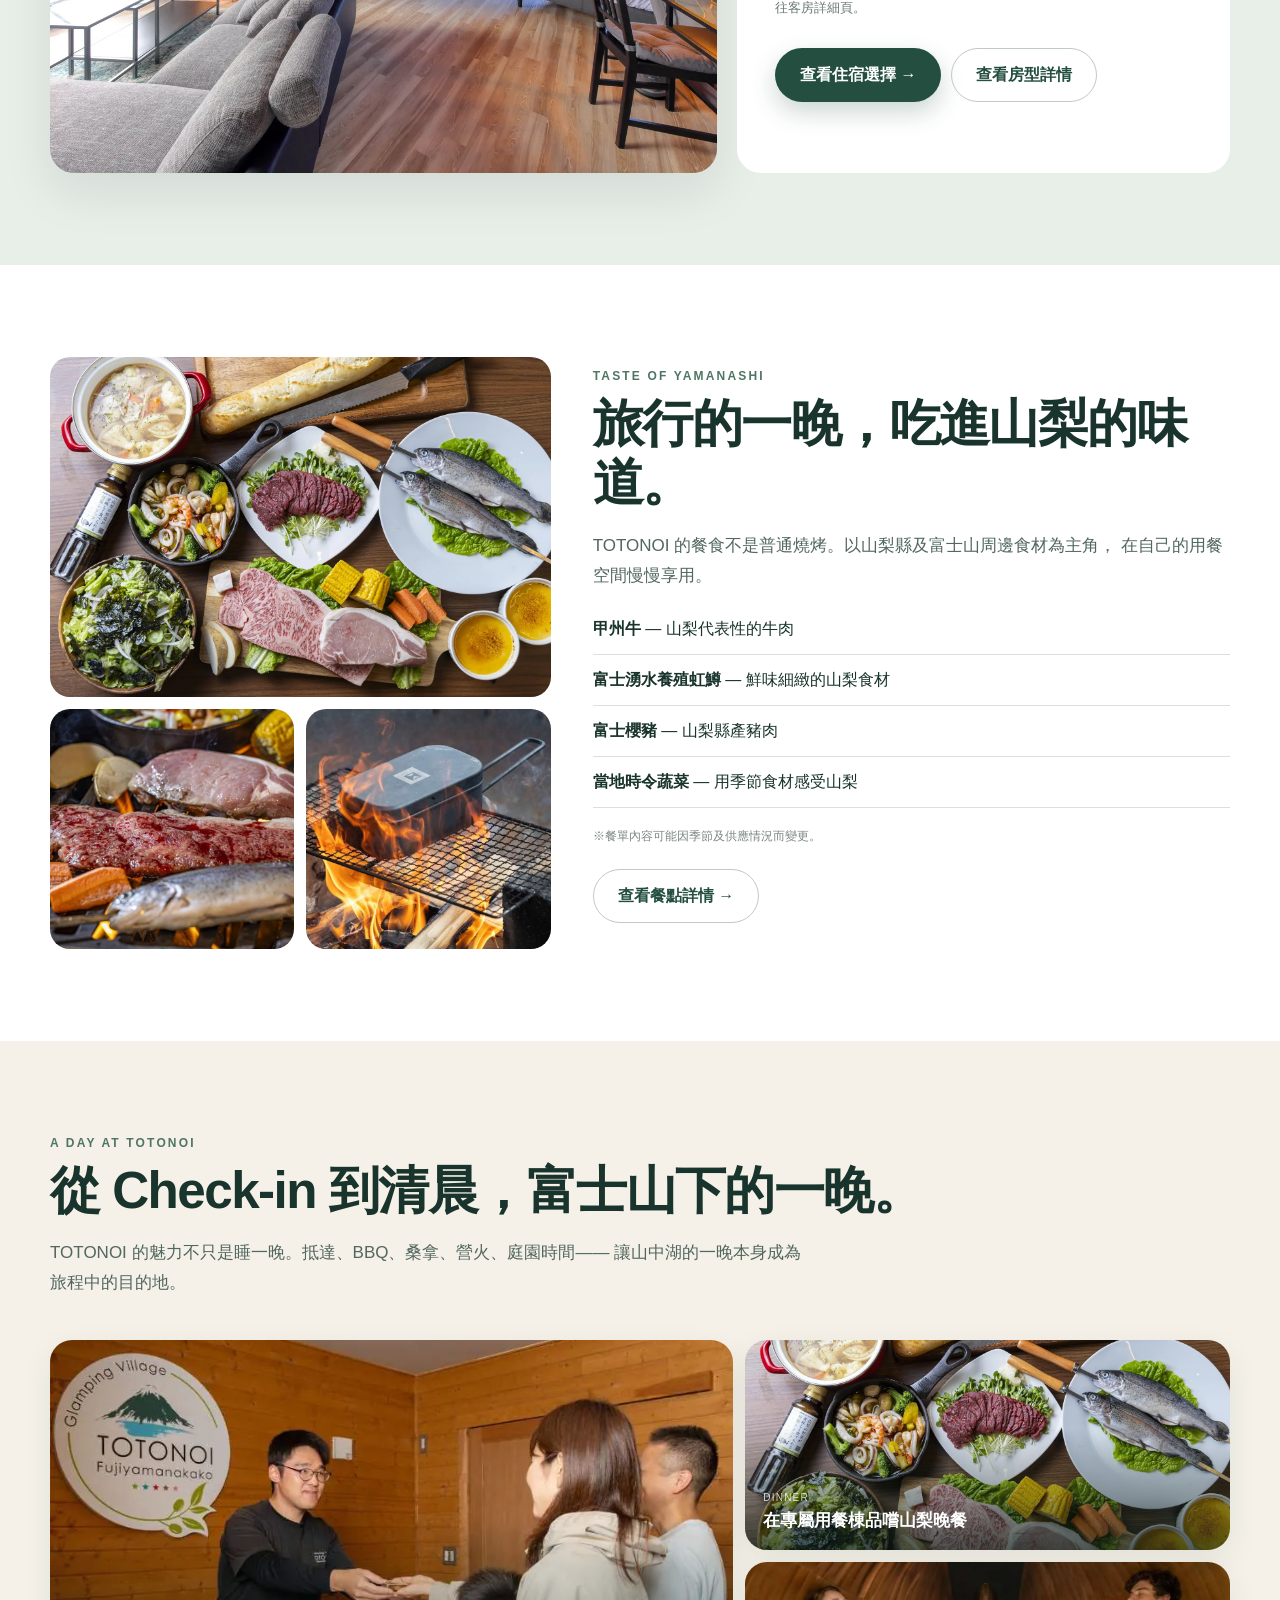
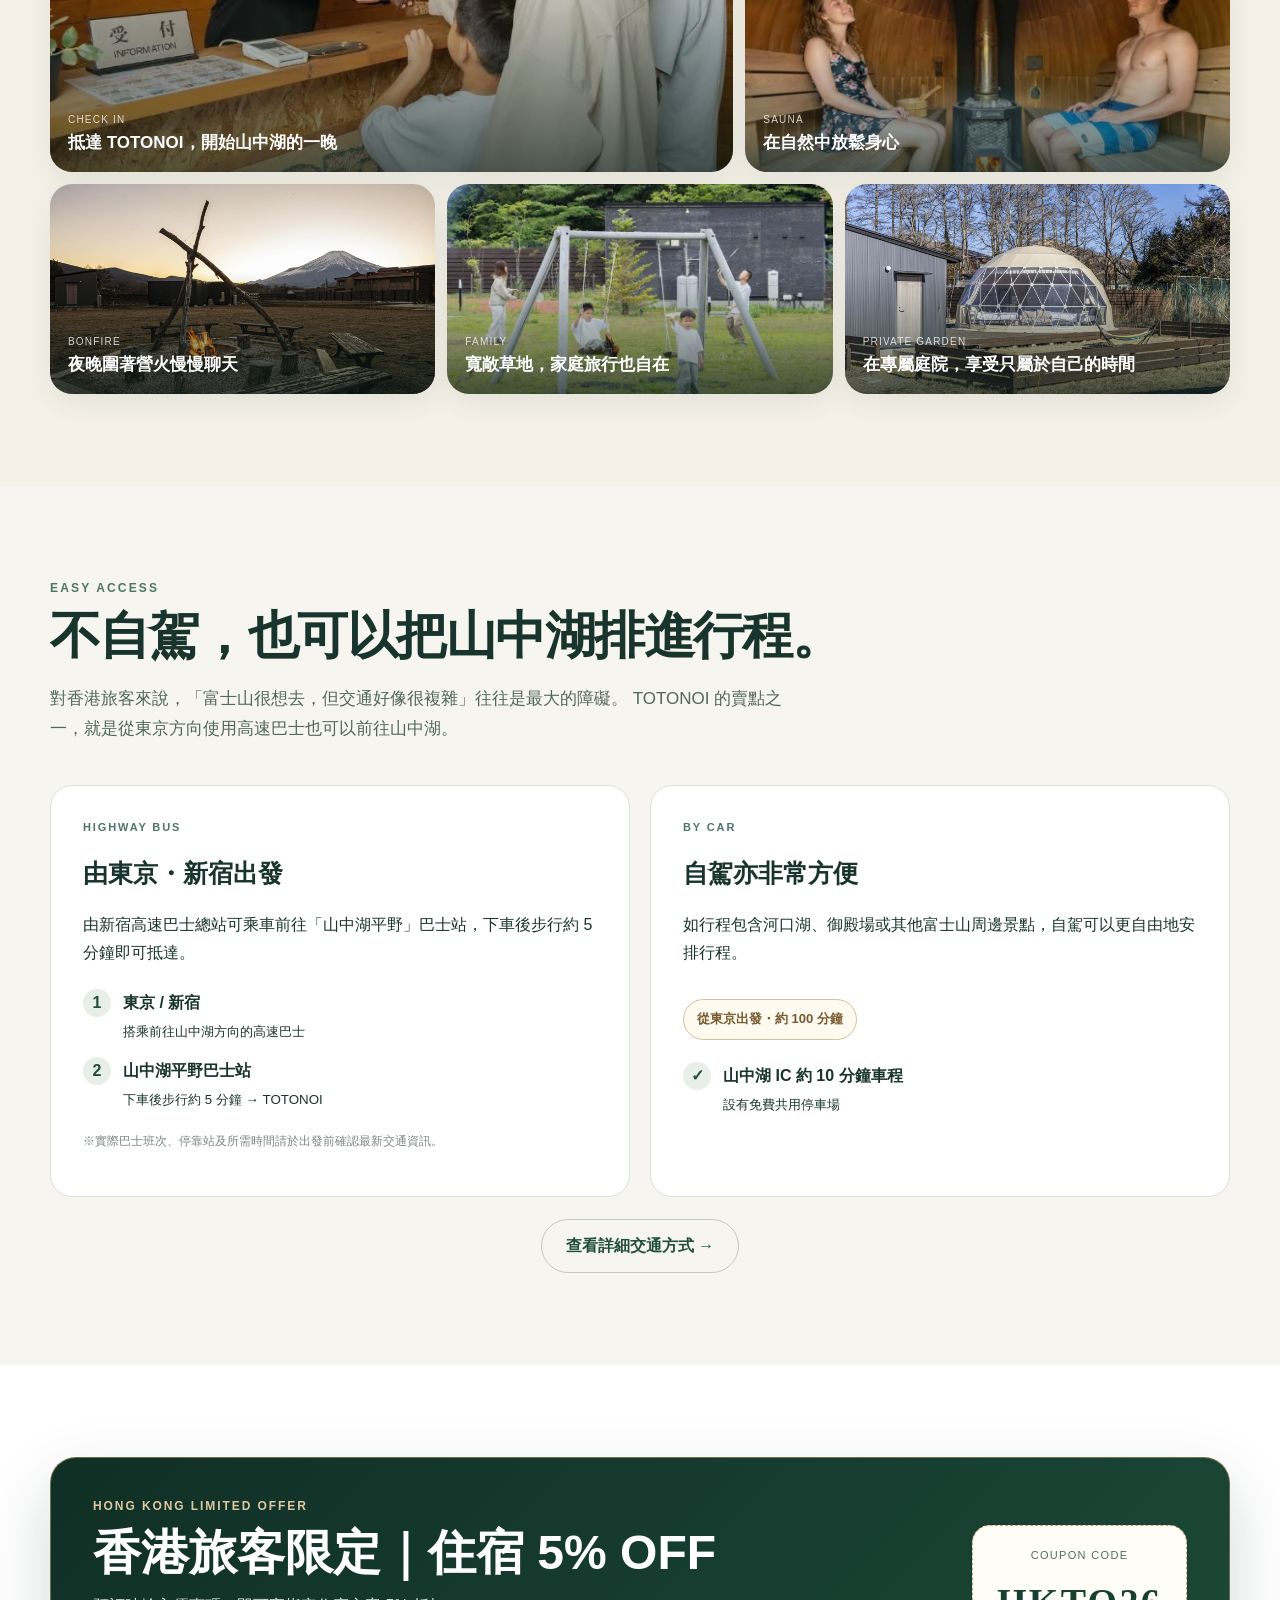
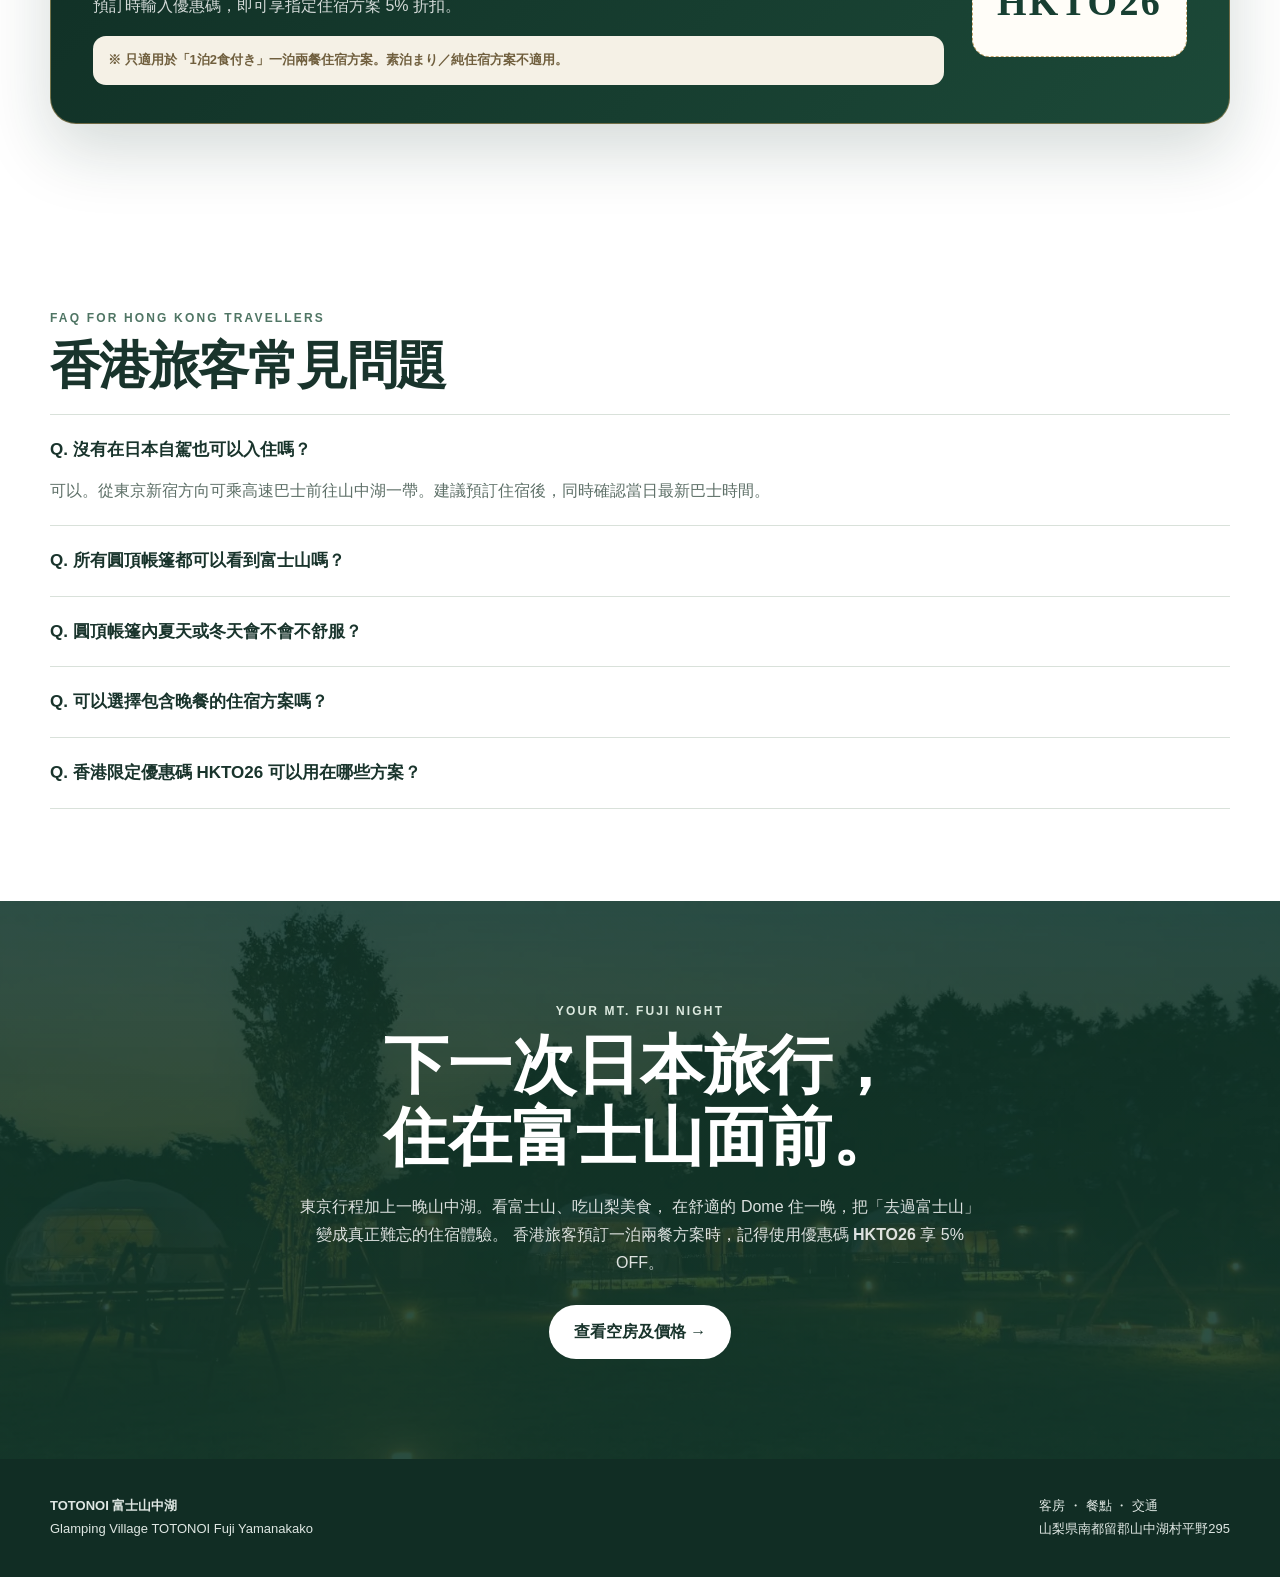
==== commit 10256eb2: "Hong Kong LP v7 update" ====
--- a/index.html
+++ b/index.html
@@ -459,7 +459,7 @@
     .experience-card .cap small{display:block;opacity:.78;font-size:10px;letter-spacing:.12em}
     .experience-card .cap strong{font-size:17px}
     .experience-card.a{grid-column:span 7;grid-row:span 2;background-image:url("images/checkin.webp")}
-    .experience-card.b{grid-column:span 5;background-image:url("images/dinner.webp")}
+    .experience-card.b{grid-column:span 5;background-image:url("images/food-main.webp")}
     .experience-card.c{grid-column:span 5;background-image:url("images/sauna.webp")}
     .experience-card.d{grid-column:span 4;background-image:url("images/bonfire-fuji.webp")}
     .experience-card.e{grid-column:span 4;background-image:url("images/family.webp")}
@@ -640,6 +640,12 @@
   
     /* v6 Hong Kong luxury campaign */
     .hk-ribbon{position:absolute;top:0;left:0;right:0;z-index:30;background:linear-gradient(90deg,#8c6b39,#c1a367,#8c6b39);color:#fff;text-align:center;padding:8px 12px;font-size:11px;letter-spacing:.05em;font-weight:800}.hk-ribbon strong{font-size:13px;letter-spacing:.08em}.header{top:34px}.hero-offer{display:inline-flex;align-items:center;gap:12px;margin:0 0 16px;background:rgba(15,39,31,.42);border:1px solid rgba(222,199,158,.65);backdrop-filter:blur(12px);border-radius:14px;padding:10px 14px;color:#fff}.hero-offer b{font:700 26px/1 Georgia,serif;color:#f1ddba}.hero-offer span{font-size:11px;line-height:1.4}.hero-offer code{font-family:inherit;font-weight:900;letter-spacing:.08em;color:#f1ddba}.coupon-box{background:linear-gradient(135deg,#102f25,#1c4938)!important;border:1px solid rgba(190,154,93,.55)!important;box-shadow:0 26px 66px rgba(18,51,40,.18)!important}.coupon-code{border-color:#c4a46c!important;background:#fffdf8!important;color:#173f32!important}.coupon-code strong{font-family:Georgia,serif;font-size:38px!important}.coupon-kicker{color:#dcc8a3!important}@media(max-width:640px){.hk-ribbon{font-size:9px;padding:7px 6px}.header{top:30px}.hero-offer{gap:8px;padding:8px 10px}.hero-offer b{font-size:22px}.hero-offer span{font-size:9px}}
+
+    /* v7 logo / refined access */
+    .brand-logo{width:174px;max-height:74px;object-fit:contain;object-position:left center;filter:drop-shadow(0 2px 8px rgba(0,0,0,.12))}
+    .access-label{font-size:11px;letter-spacing:.17em;font-weight:900;color:var(--green2);margin-bottom:7px}
+    .time-highlight{display:inline-block;margin-top:16px;padding:8px 13px;border:1px solid #d4c09a;border-radius:999px;color:#765a2f;background:#fffaf0;font-weight:800;font-size:13px}
+    @media(max-width:640px){.brand-logo{width:142px;max-height:58px}}
 </style>
 </head>
 
@@ -665,12 +671,9 @@
 
   <header class="header">
     <div class="container header-inner">
-      <a class="brand" href="#top">
-        <span class="brand-mark">△</span>
-        <span>TOTONOI<br>富士山中湖</span>
-      </a>
+      <a class="brand" href="#top"><img class="brand-logo" src="images/logo-white.webp" alt="Glamping Village TOTONOI Fujiyamanakako"></a>
       <div class="header-actions">
-        <span class="lang">繁體中文｜香港</span>
+        
         <a class="btn btn-light" href="https://reserve.489ban.net/client/g-totonoi/2/plan">查看空房</a>
       </div>
     </div>
@@ -778,7 +781,7 @@
           <article class="feature-card">
             <div class="feature-no">05</div>
             <h3>不是只有住宿<br>而是一整晚的體驗</h3>
-            <p>私人花園、營火，以及可選擇的私人桑拿。從下午到夜晚，再到富士山下的清晨。</p>
+            <p>約 100–150㎡ 的專屬私人庭院、營火，以及可選擇的私人桑拿。從下午到夜晚，再到富士山下的清晨。</p>
           </article>
         </div>
       </div>
@@ -910,7 +913,7 @@
         </p>
         <div class="experience-grid">
           <div class="experience-card a"><div class="cap"><small>CHECK IN</small><strong>抵達 TOTONOI，開始山中湖的一晚</strong></div></div>
-          <div class="experience-card b"><div class="cap"><small>DINNER</small><strong>在私人空間享用 BBQ</strong></div></div>
+          <div class="experience-card b"><div class="cap"><small>DINNER</small><strong>在專屬用餐棟品嚐山梨晚餐</strong></div></div>
           <div class="experience-card c"><div class="cap"><small>SAUNA</small><strong>在自然中放鬆身心</strong></div></div>
           <div class="experience-card d"><div class="cap"><small>BONFIRE</small><strong>夜晚圍著營火慢慢聊天</strong></div></div>
           <div class="experience-card e"><div class="cap"><small>FAMILY</small><strong>寬敞草地，家庭旅行也自在</strong></div></div>
@@ -931,7 +934,7 @@
 
         <div class="access-grid">
           <article class="access-card">
-            <div class="icon">🚌</div>
+            <div class="access-label">HIGHWAY BUS</div>
             <h3>由東京・新宿出發</h3>
             <p>由新宿高速巴士總站可乘車前往「山中湖平野」巴士站，下車後步行約 5 分鐘即可抵達。</p>
             <div class="route">
@@ -944,9 +947,9 @@
           </article>
 
           <article class="access-card">
-            <div class="icon">🚗</div>
+            <div class="access-label">BY CAR</div>
             <h3>自駕亦非常方便</h3>
-            <p>如行程包含河口湖、御殿場或其他富士山周邊景點，自駕可以更自由地安排行程。</p>
+            <p>如行程包含河口湖、御殿場或其他富士山周邊景點，自駕可以更自由地安排行程。</p><div class="time-highlight">從東京出發・約 100 分鐘</div>
             <div class="route">
               <div class="route-step"><b>✓</b><div><strong>山中湖 IC 約 10 分鐘車程</strong><br><small>設有免費共用停車場</small></div></div>
             </div>
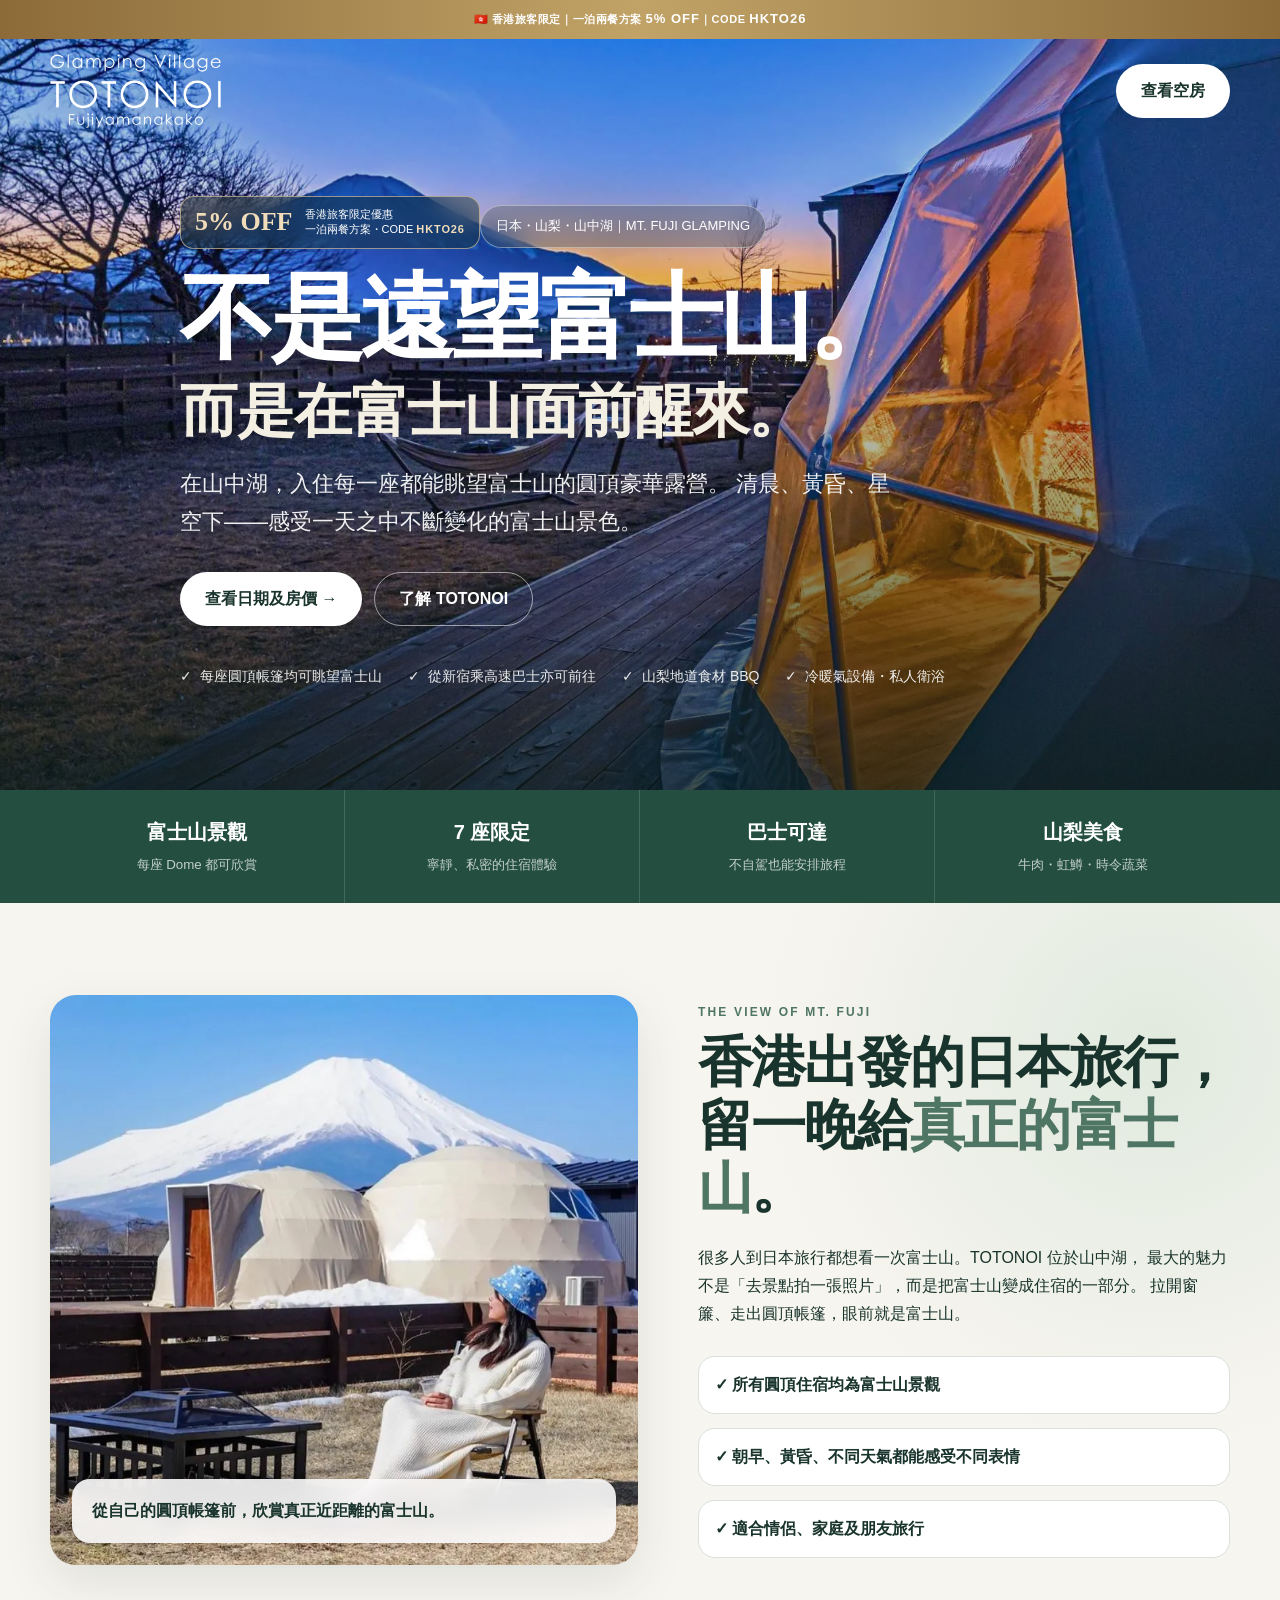
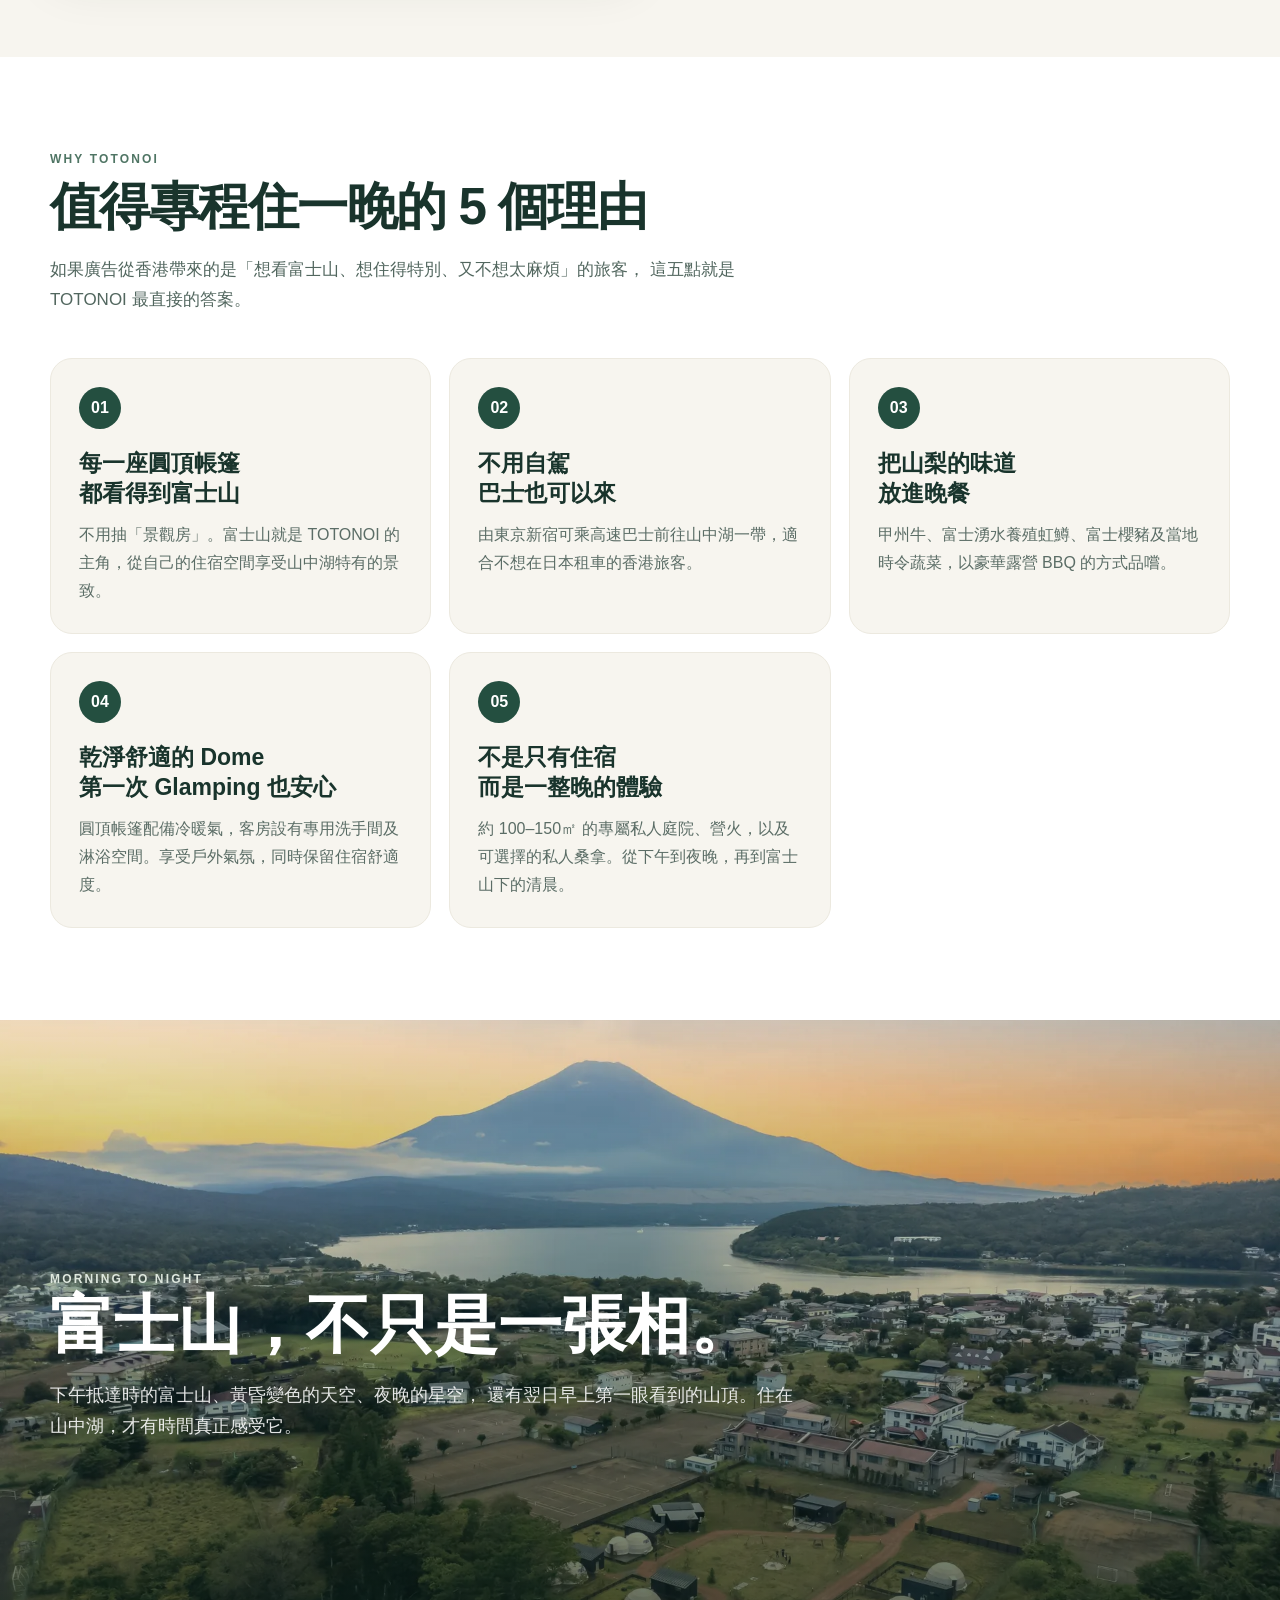
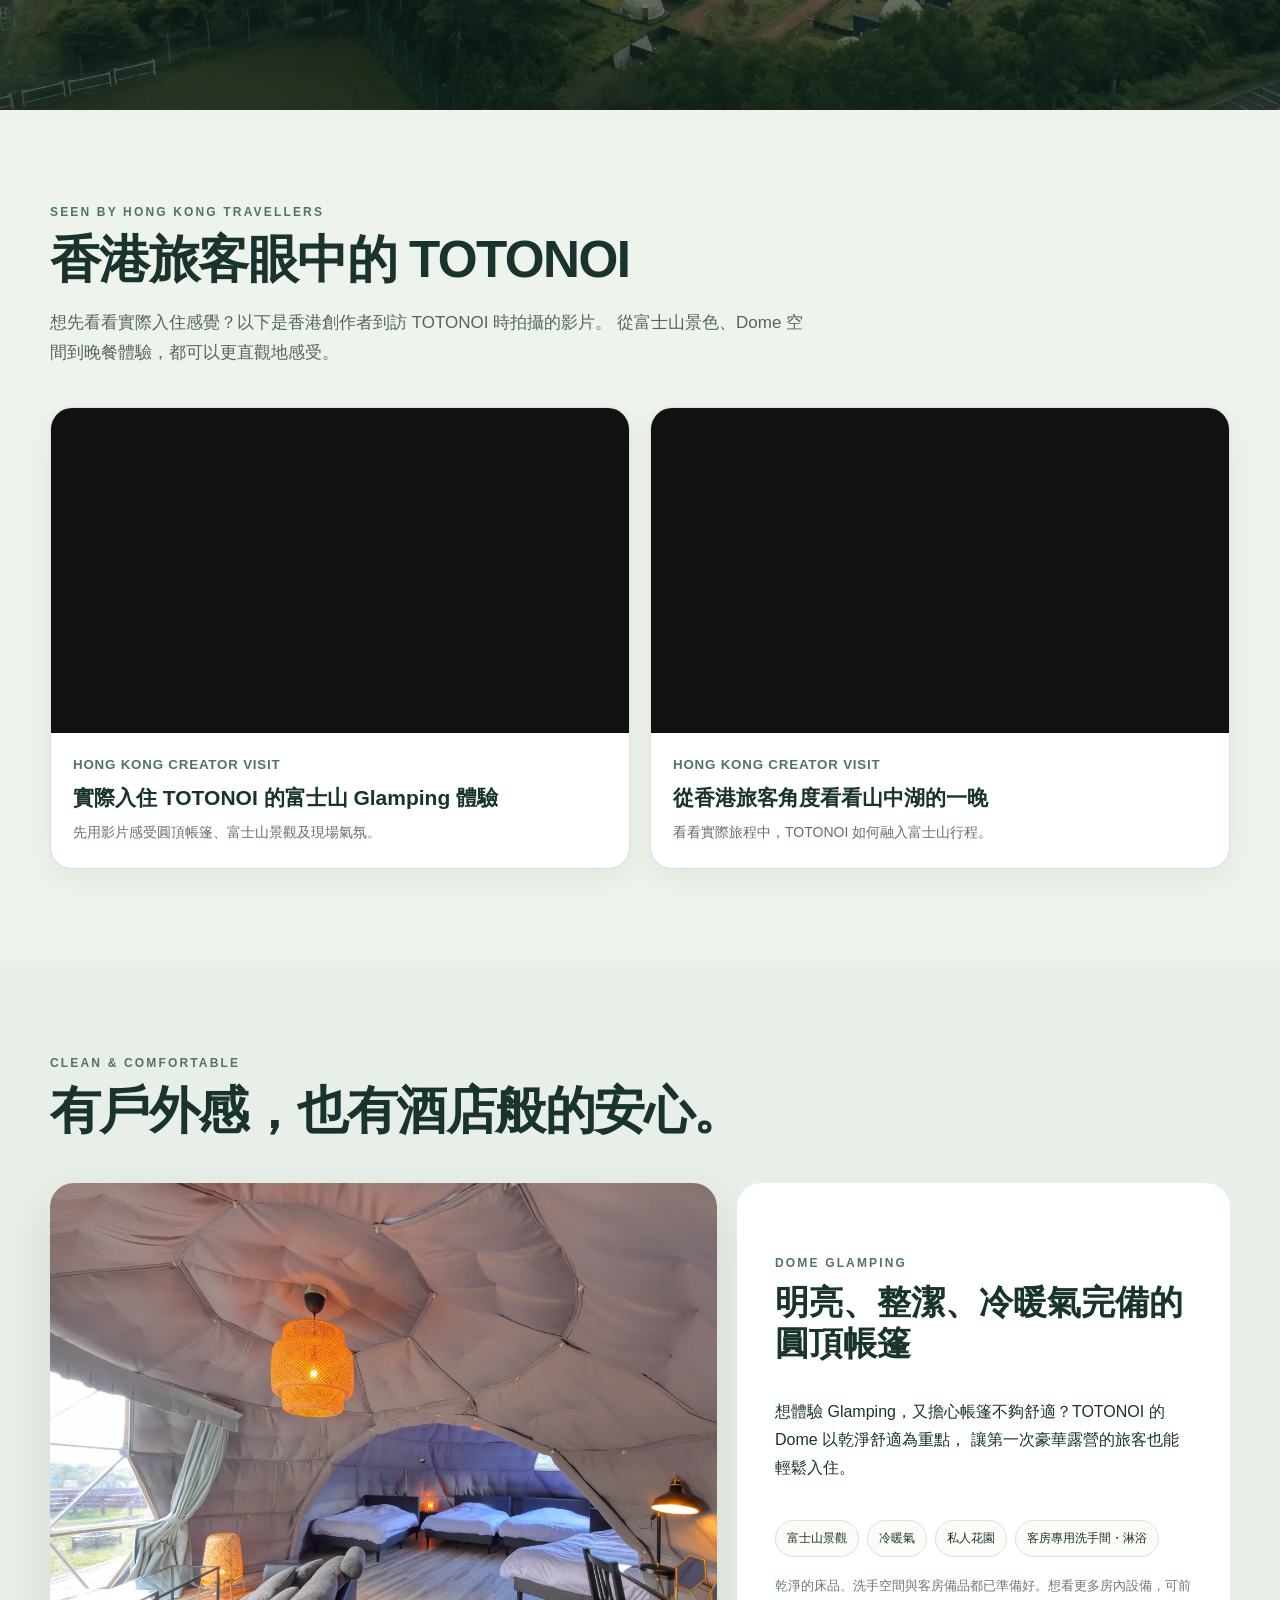
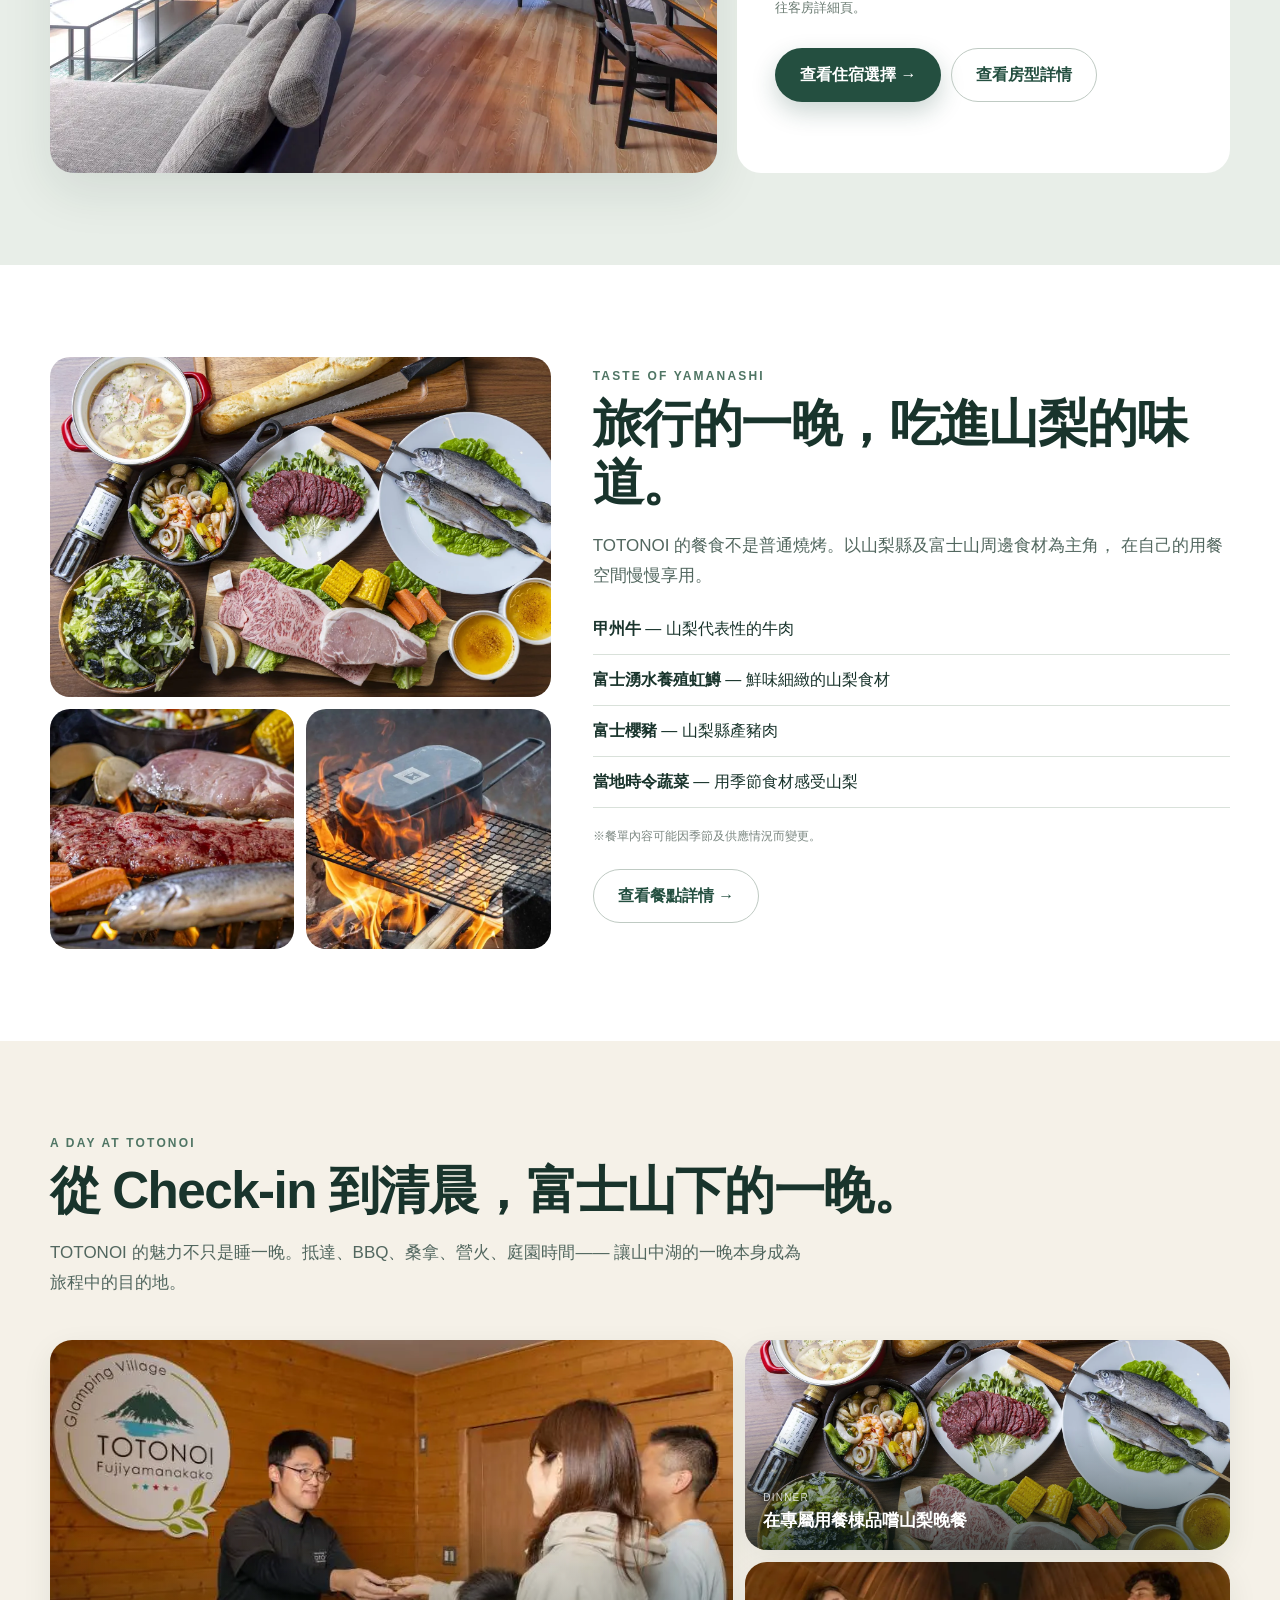
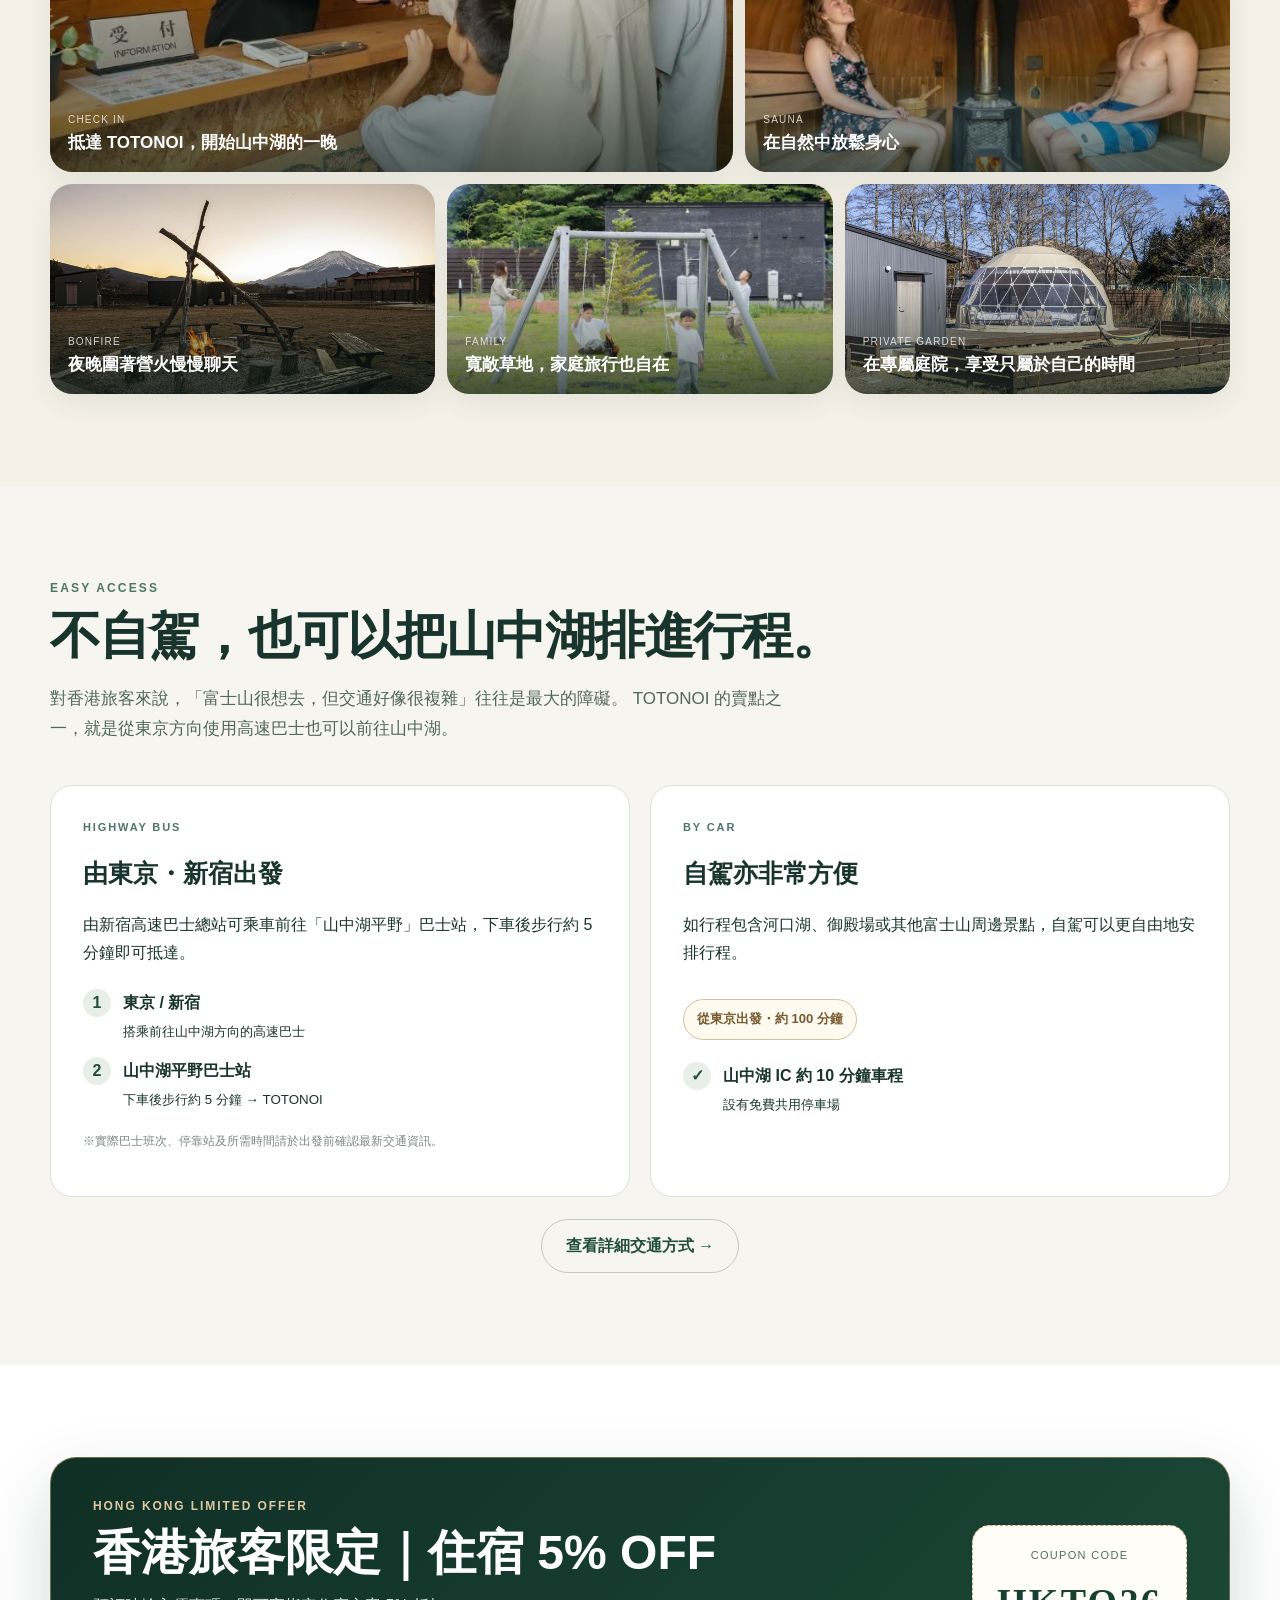
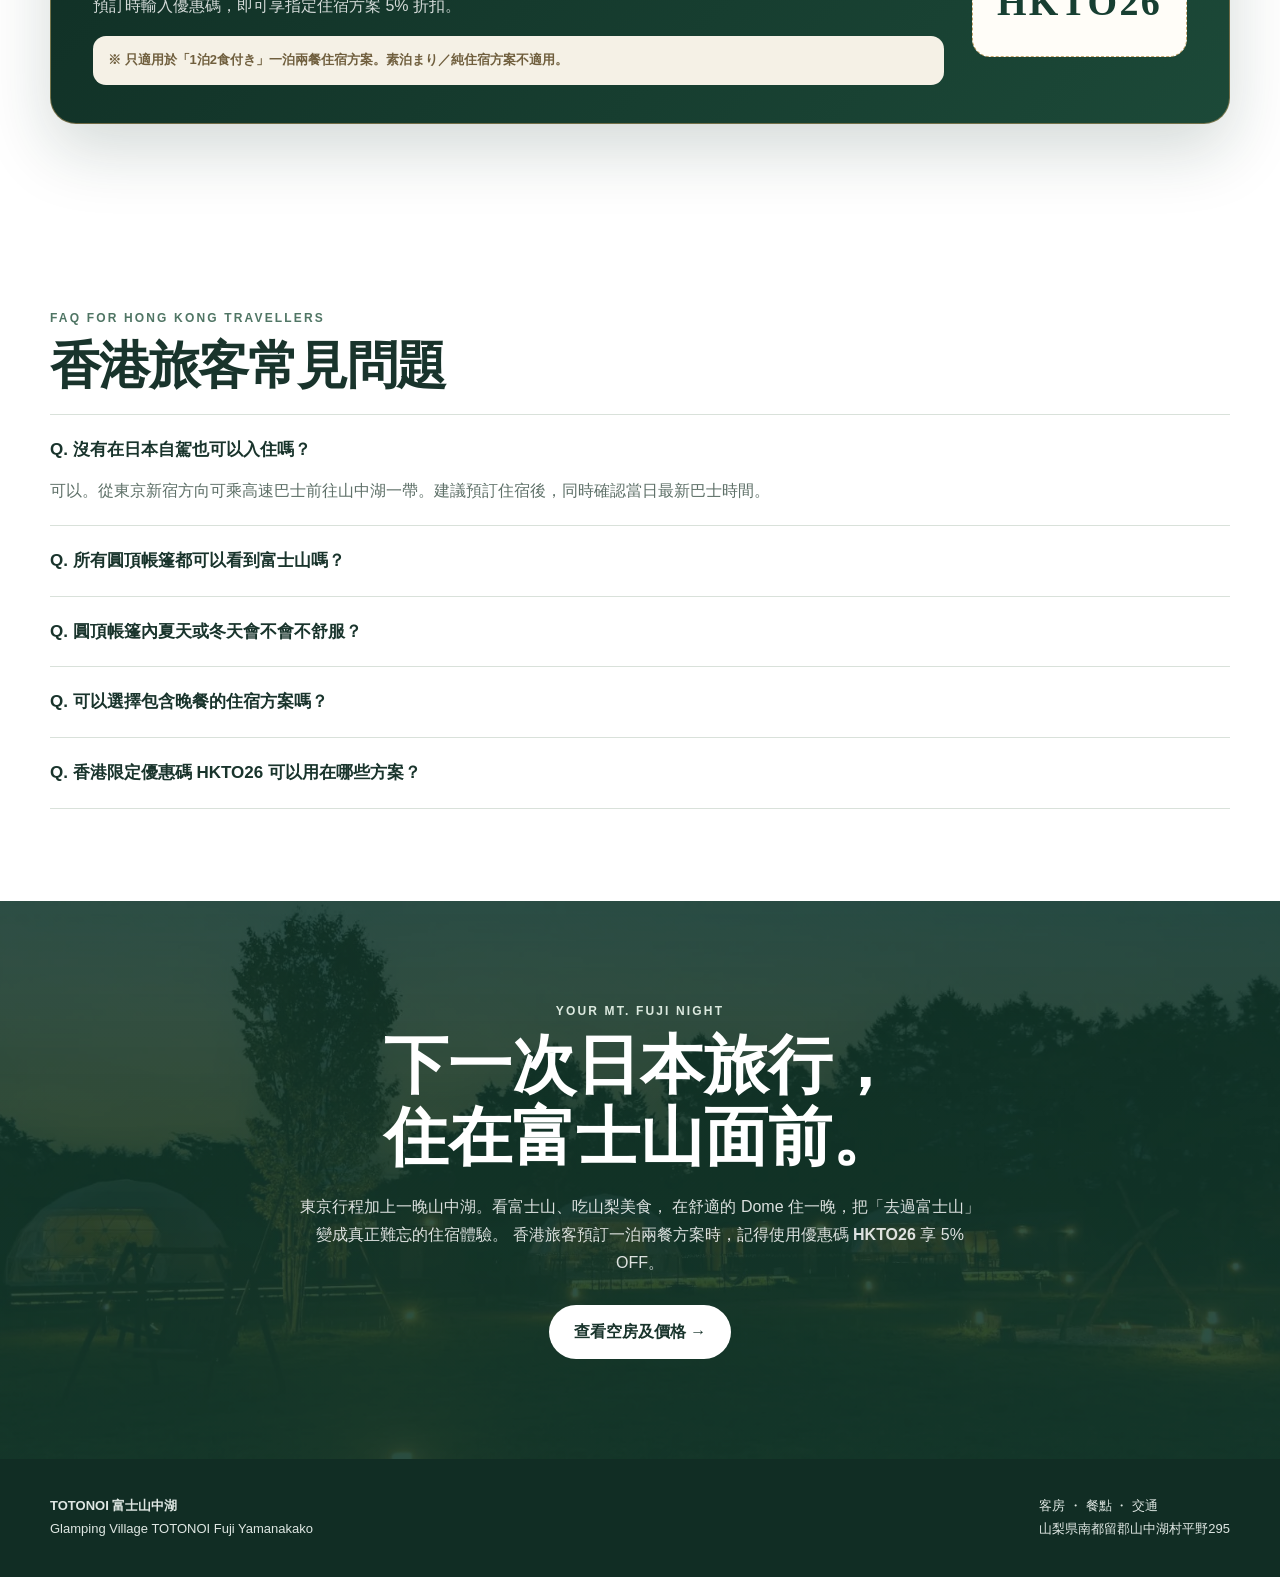
==== commit ecb00666: "8" ====
--- a/index.html
+++ b/index.html
@@ -381,7 +381,7 @@
     .food-img:first-child{
       grid-column:1/-1;
       min-height:340px;
-      background-image:url("images/food-main.webp");
+      background-image:url("images/food-main-v8.webp");
     }
     .food-img:nth-child(2){background-image:url("images/food-grill.webp")}
     .food-img:nth-child(3){background-image:url("images/rainbow-trout.webp")}
@@ -459,7 +459,7 @@
     .experience-card .cap small{display:block;opacity:.78;font-size:10px;letter-spacing:.12em}
     .experience-card .cap strong{font-size:17px}
     .experience-card.a{grid-column:span 7;grid-row:span 2;background-image:url("images/checkin.webp")}
-    .experience-card.b{grid-column:span 5;background-image:url("images/food-main.webp")}
+    .experience-card.b{grid-column:span 5;background-image:url("images/food-main-v8.webp")}
     .experience-card.c{grid-column:span 5;background-image:url("images/sauna.webp")}
     .experience-card.d{grid-column:span 4;background-image:url("images/bonfire-fuji.webp")}
     .experience-card.e{grid-column:span 4;background-image:url("images/family.webp")}
@@ -646,6 +646,11 @@
     .access-label{font-size:11px;letter-spacing:.17em;font-weight:900;color:var(--green2);margin-bottom:7px}
     .time-highlight{display:inline-block;margin-top:16px;padding:8px 13px;border:1px solid #d4c09a;border-radius:999px;color:#765a2f;background:#fffaf0;font-weight:800;font-size:13px}
     @media(max-width:640px){.brand-logo{width:142px;max-height:58px}}
+
+    /* v8 transparent logo */
+    .brand-image{background:transparent!important;padding:0!important;border-radius:0!important;width:clamp(145px,17vw,190px)!important}
+    .brand-image img{width:100%!important;height:auto!important;max-height:none!important;object-fit:contain!important}
+    @media(max-width:640px){.brand-image{width:126px!important;max-width:38vw!important}}
 </style>
 </head>
 
@@ -671,7 +676,7 @@
 
   <header class="header">
     <div class="container header-inner">
-      <a class="brand" href="#top"><img class="brand-logo" src="images/logo-white.webp" alt="Glamping Village TOTONOI Fujiyamanakako"></a>
+      <a class="brand" href="#top"><img class="brand-logo" src="images/logo-white-v8.webp" alt="Glamping Village TOTONOI Fujiyamanakako"></a>
       <div class="header-actions">
         
         <a class="btn btn-light" href="https://reserve.489ban.net/client/g-totonoi/2/plan">查看空房</a>
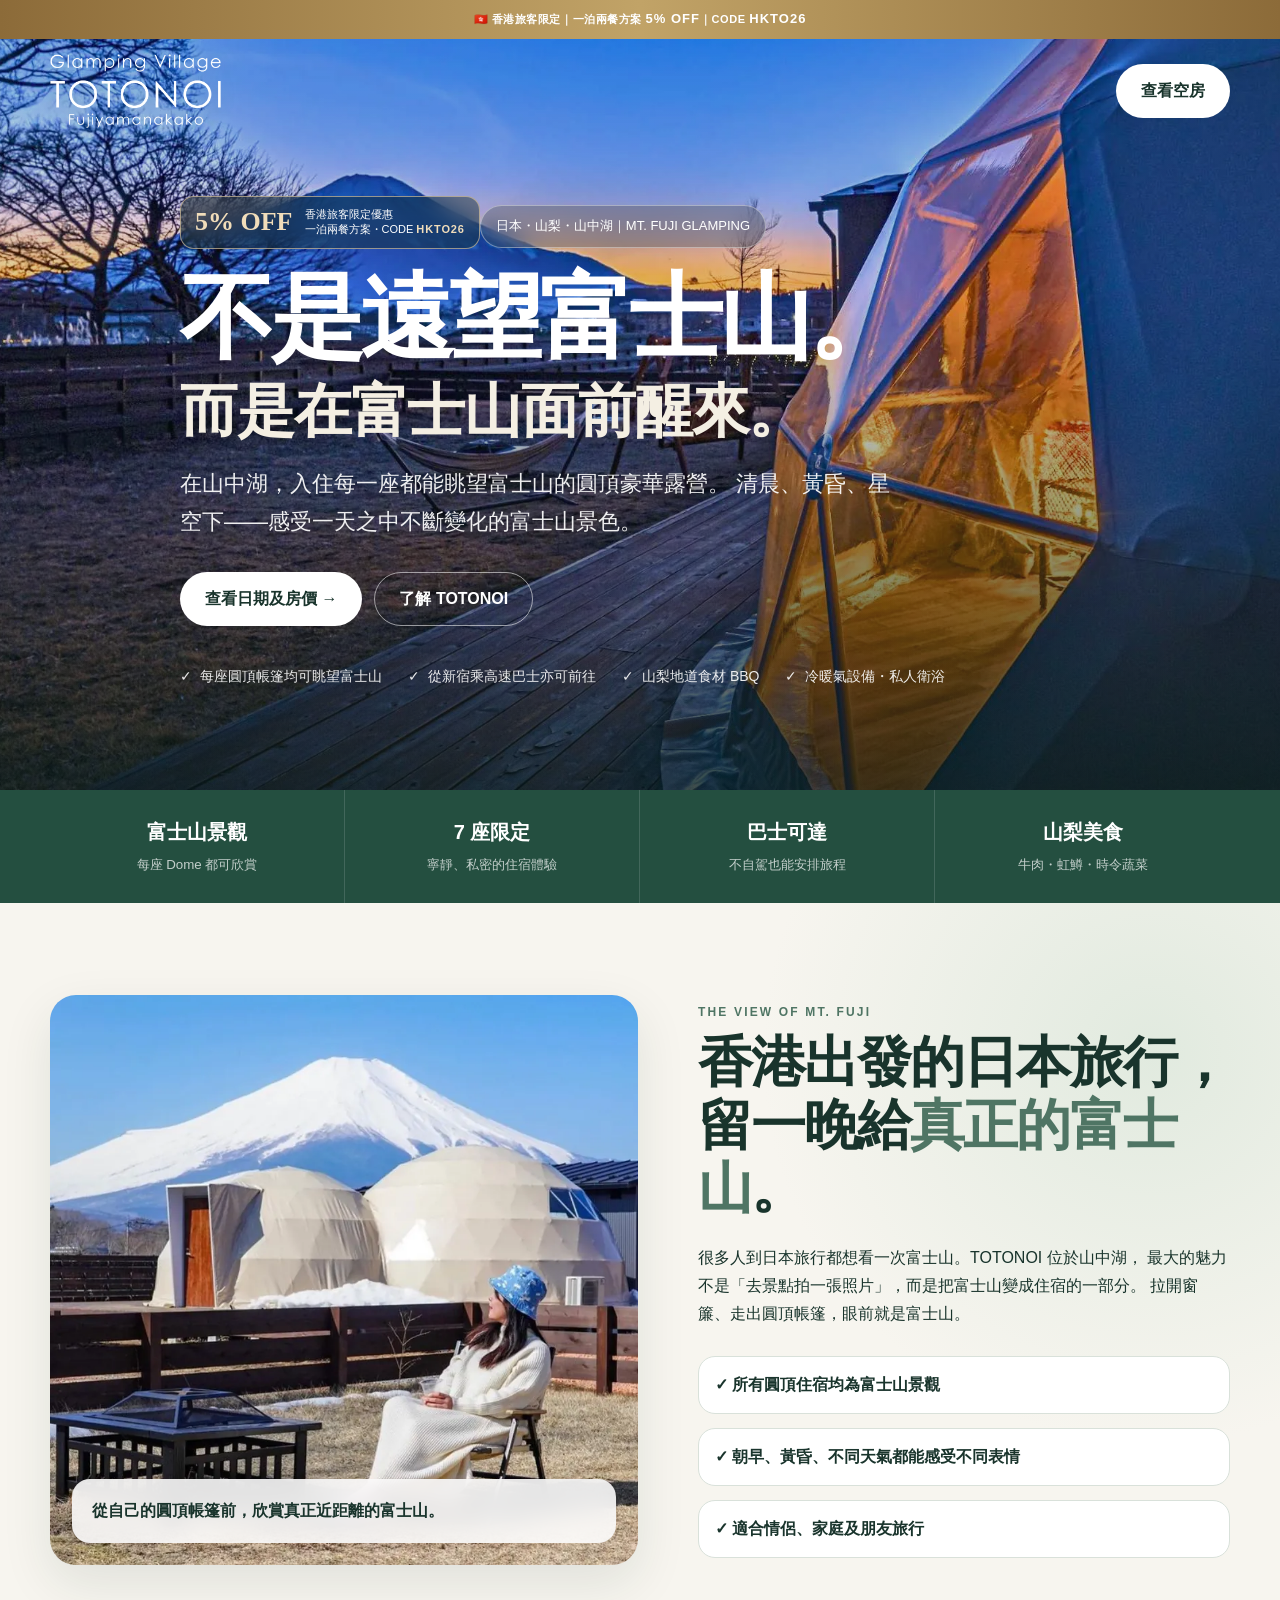
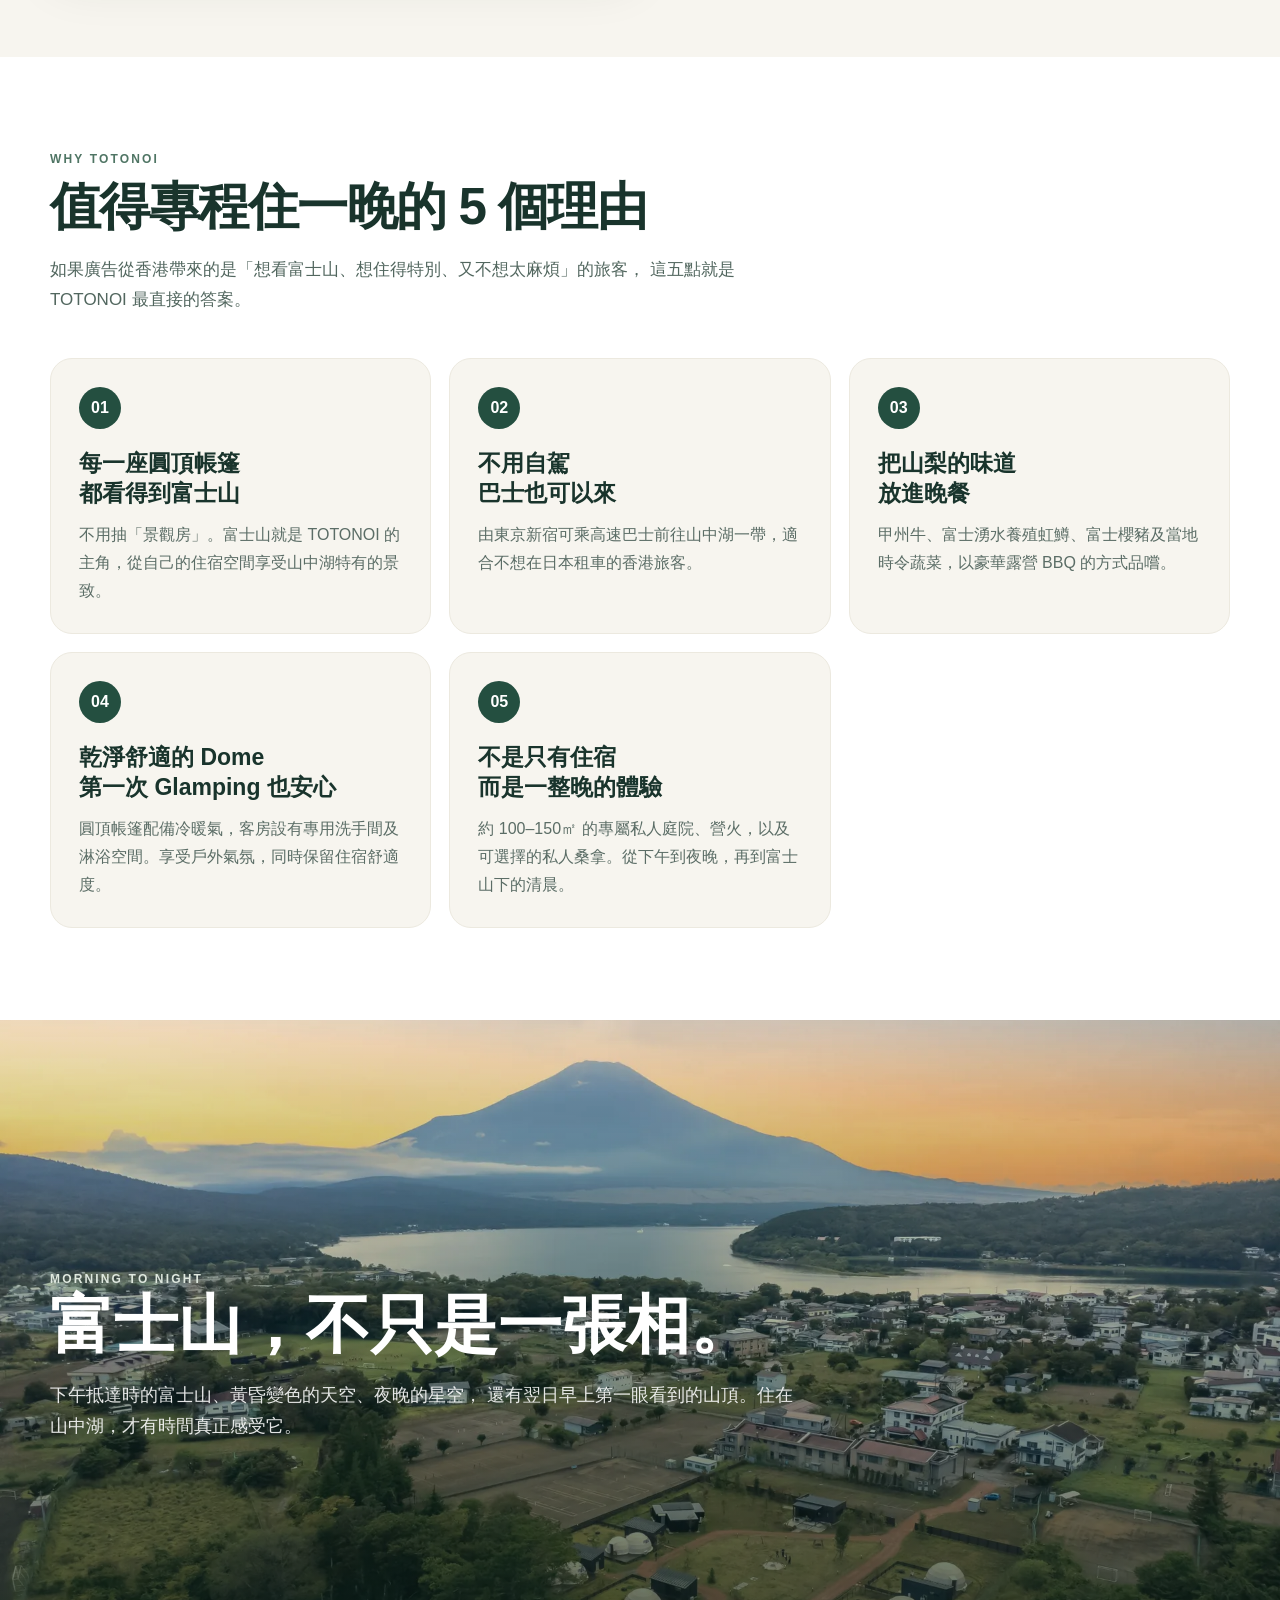
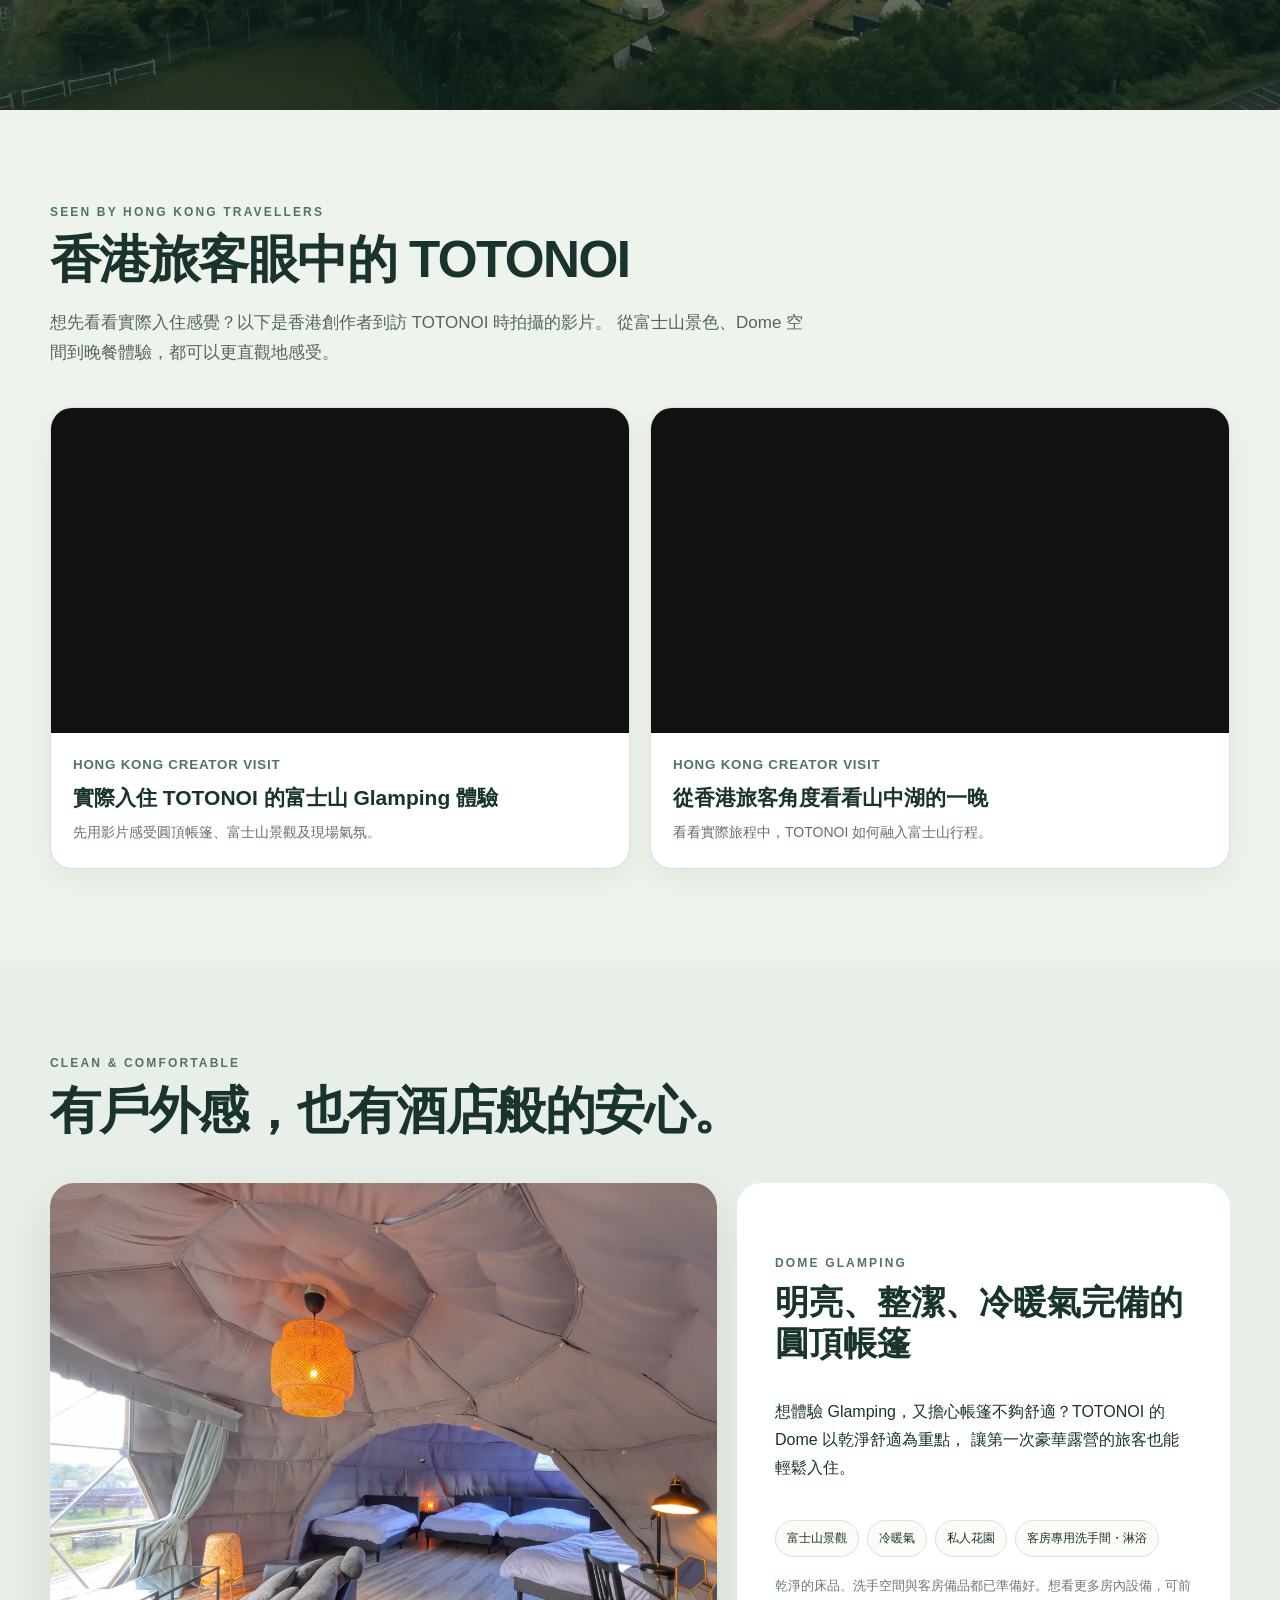
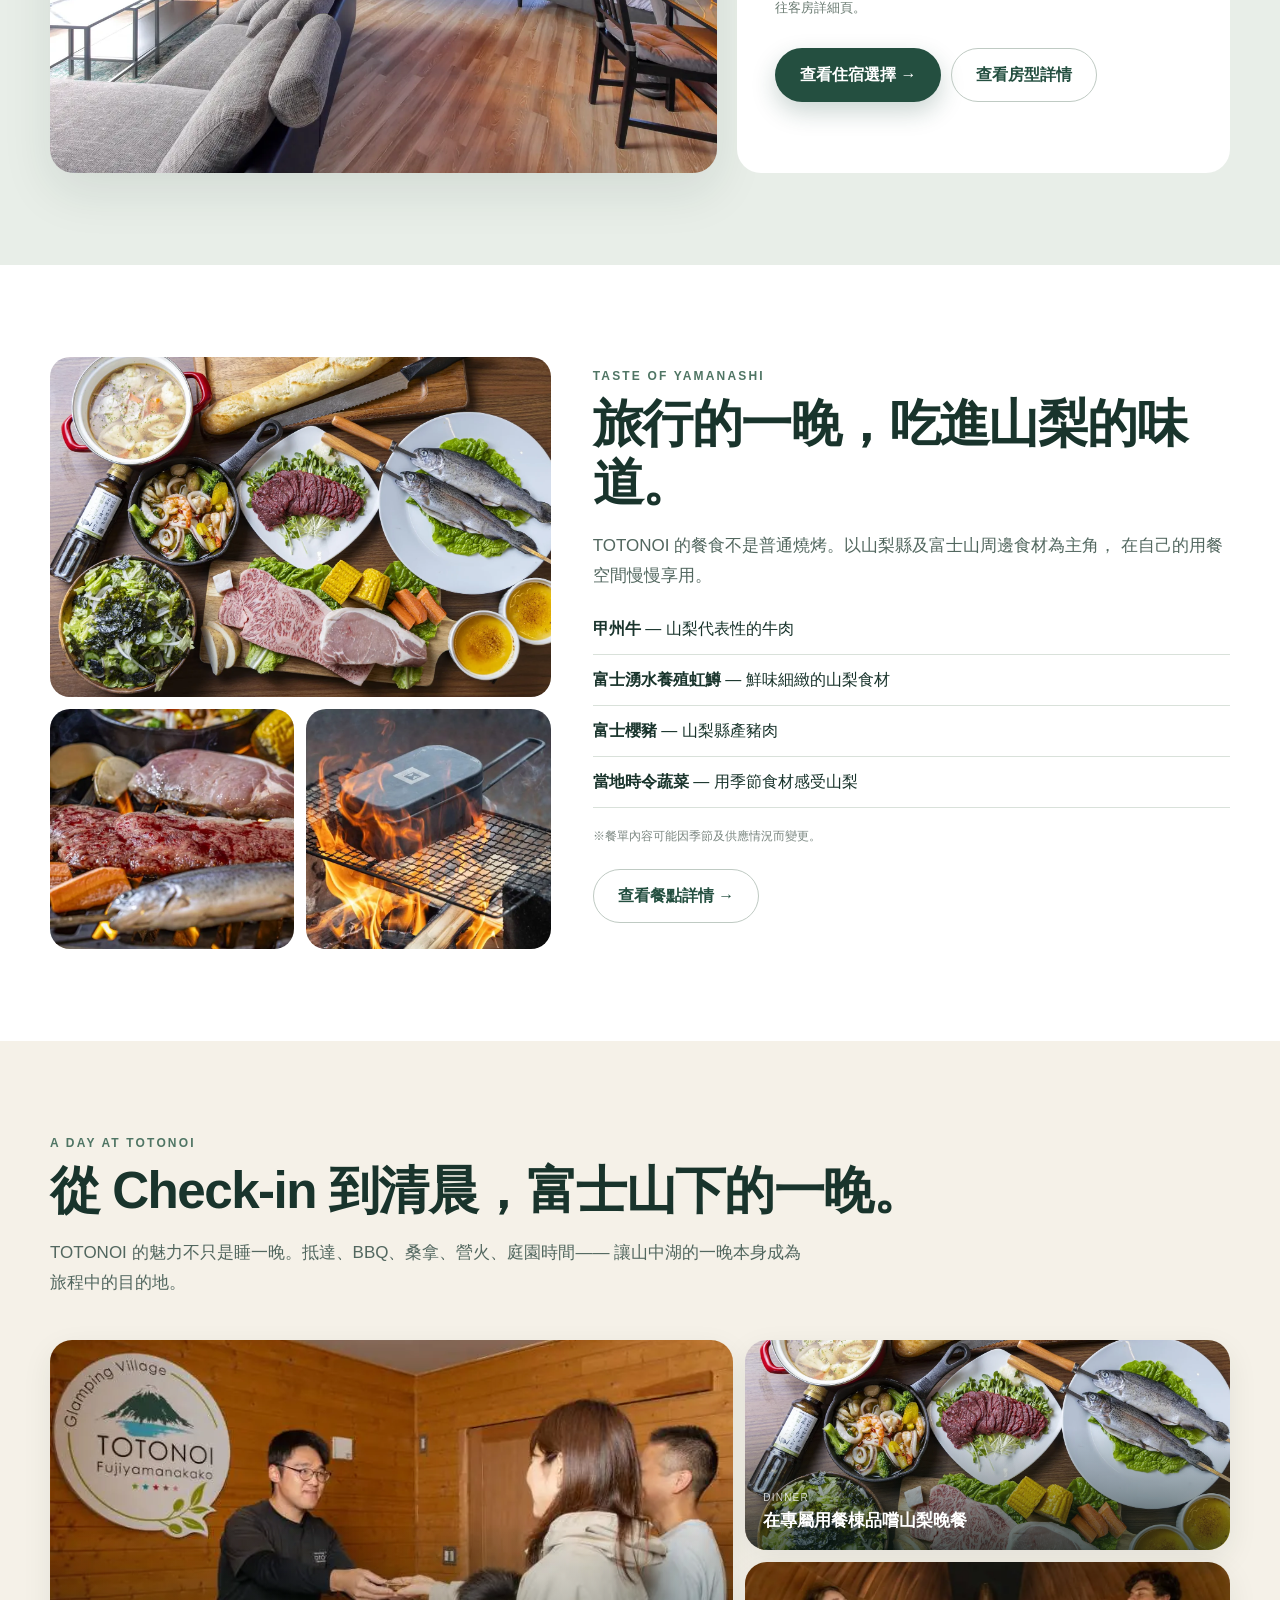
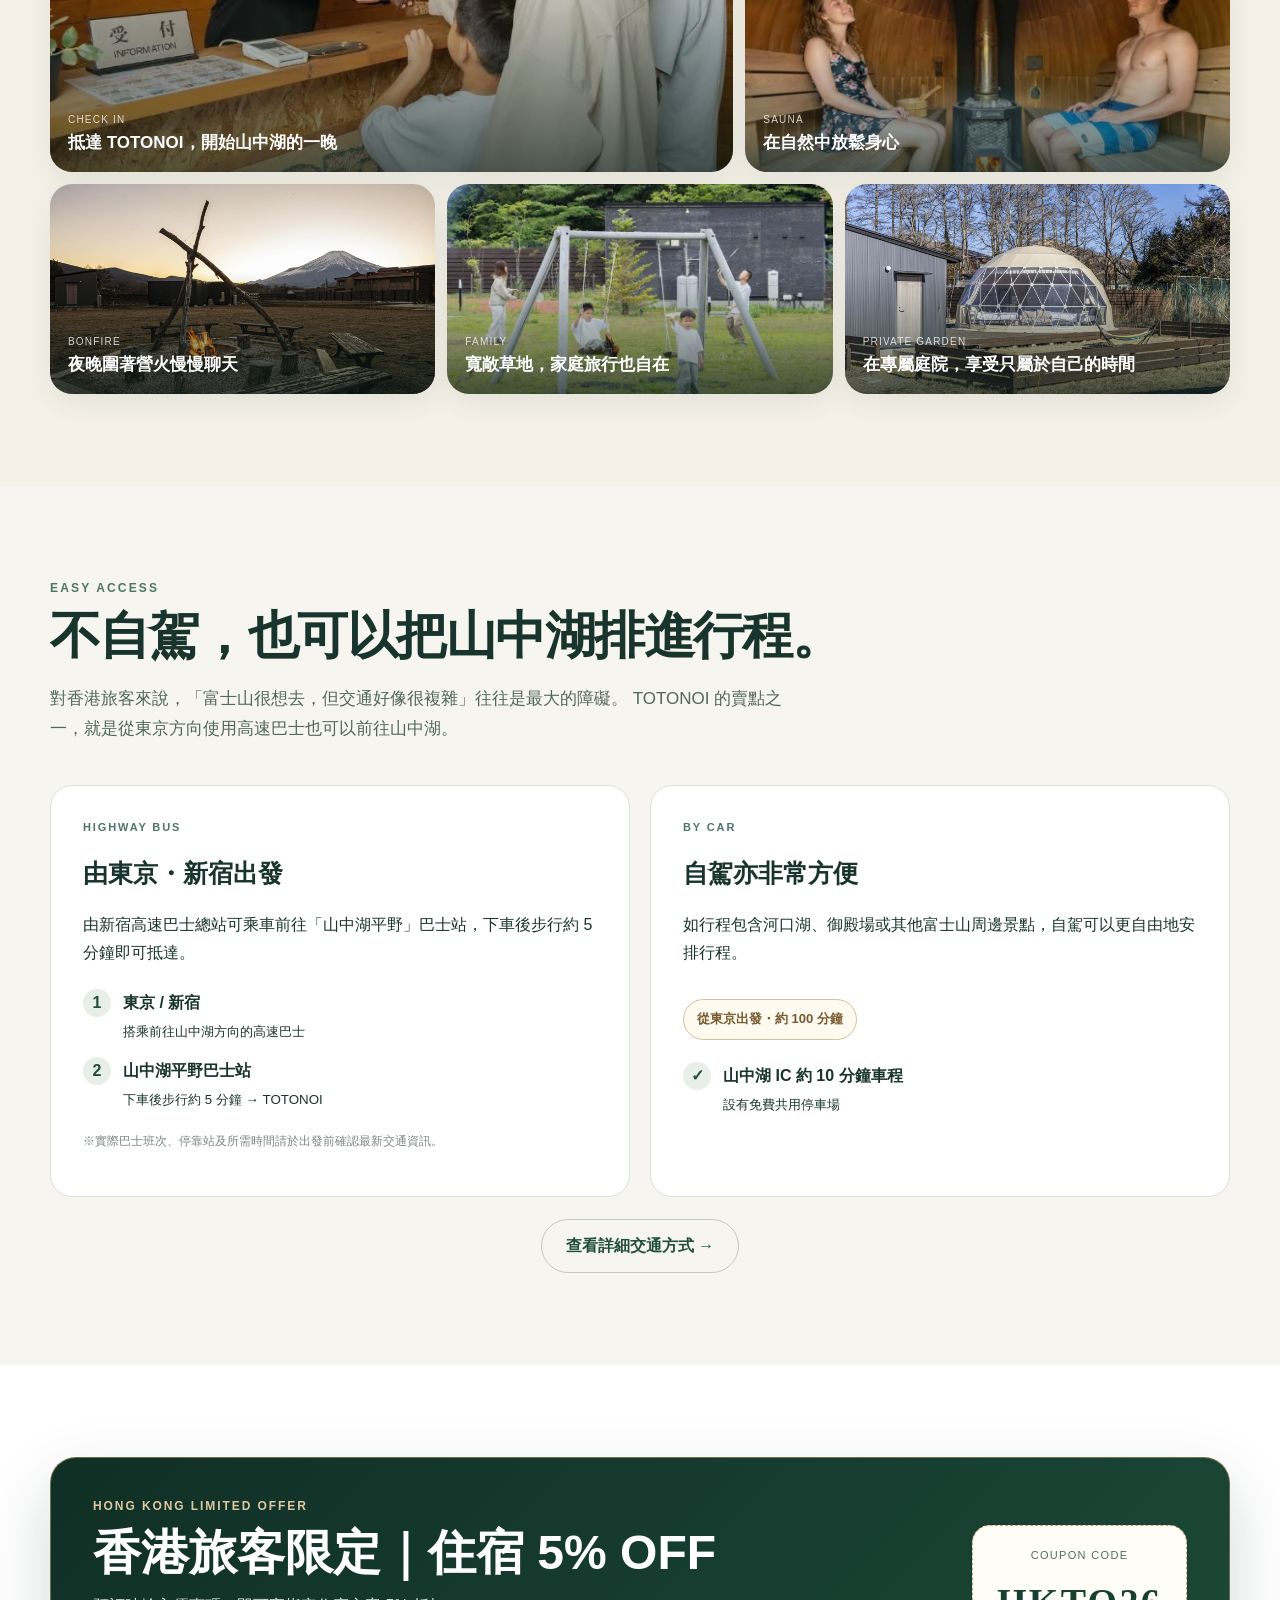
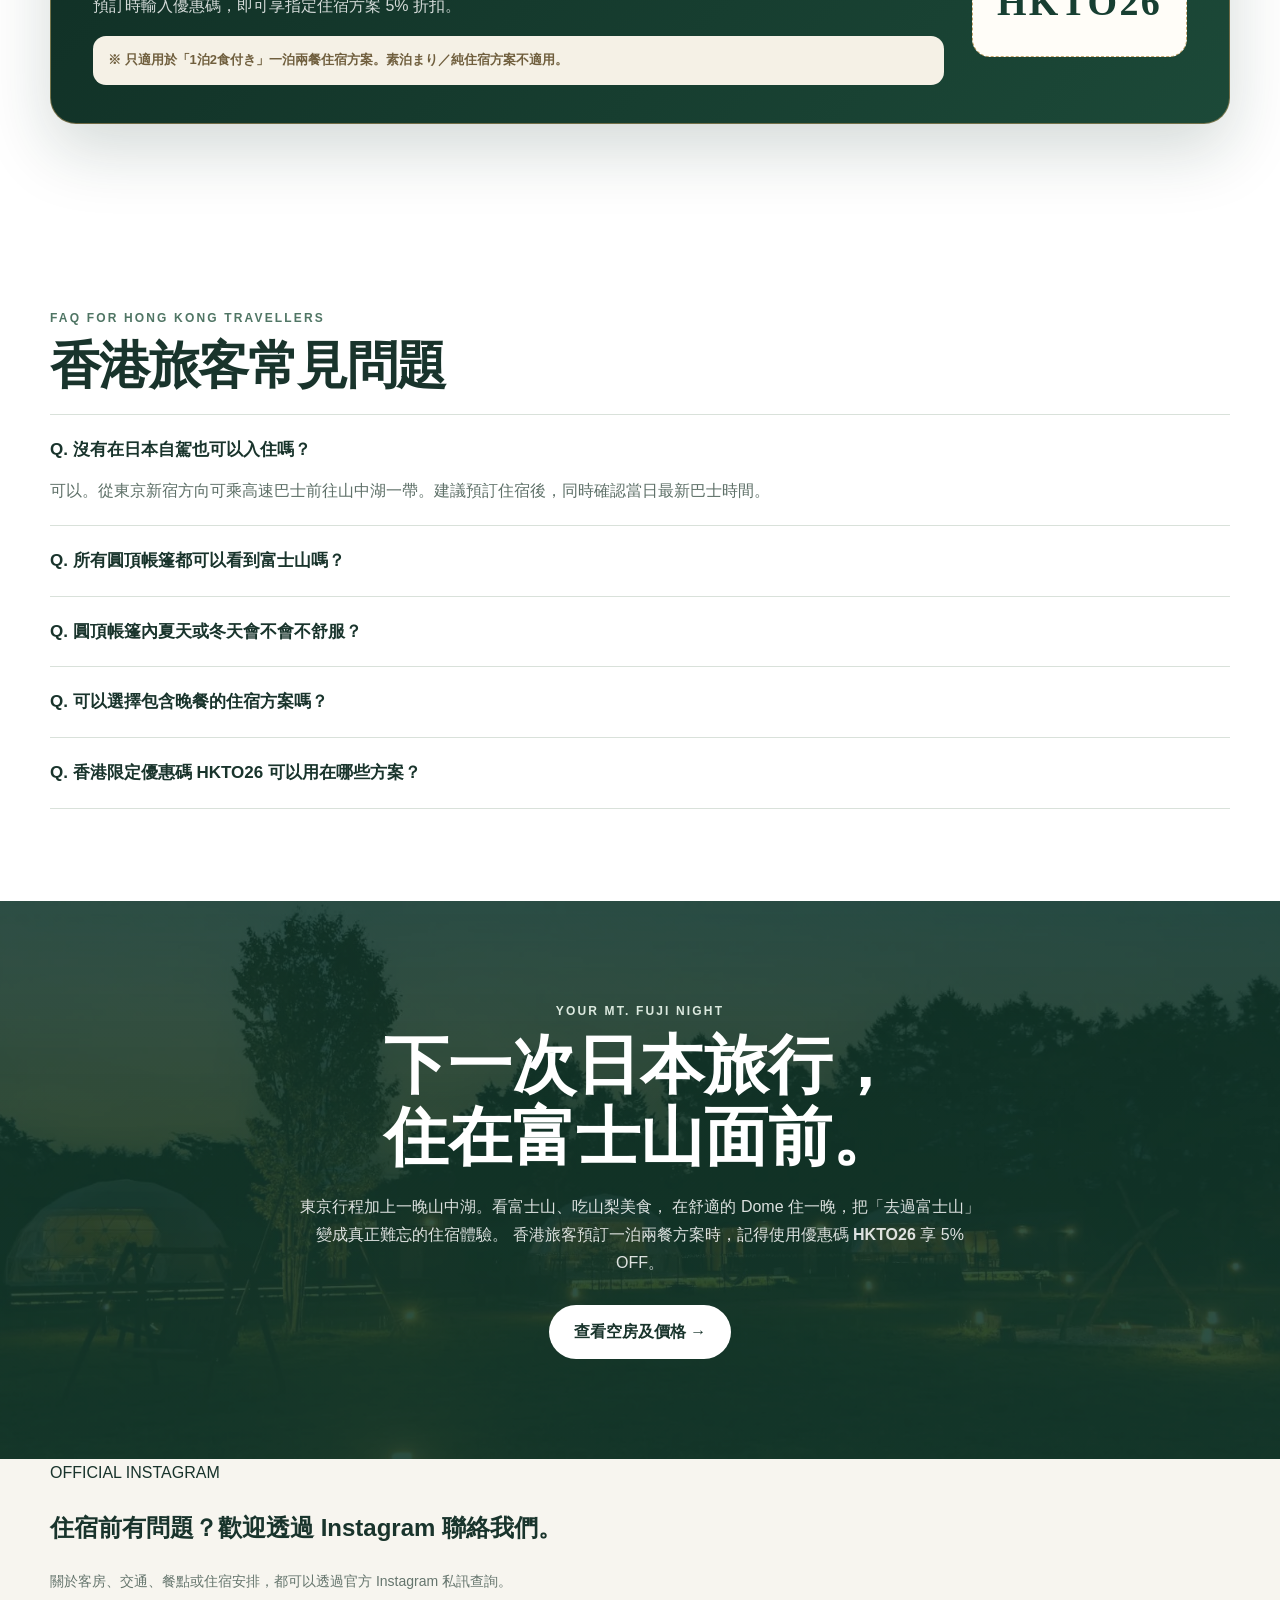
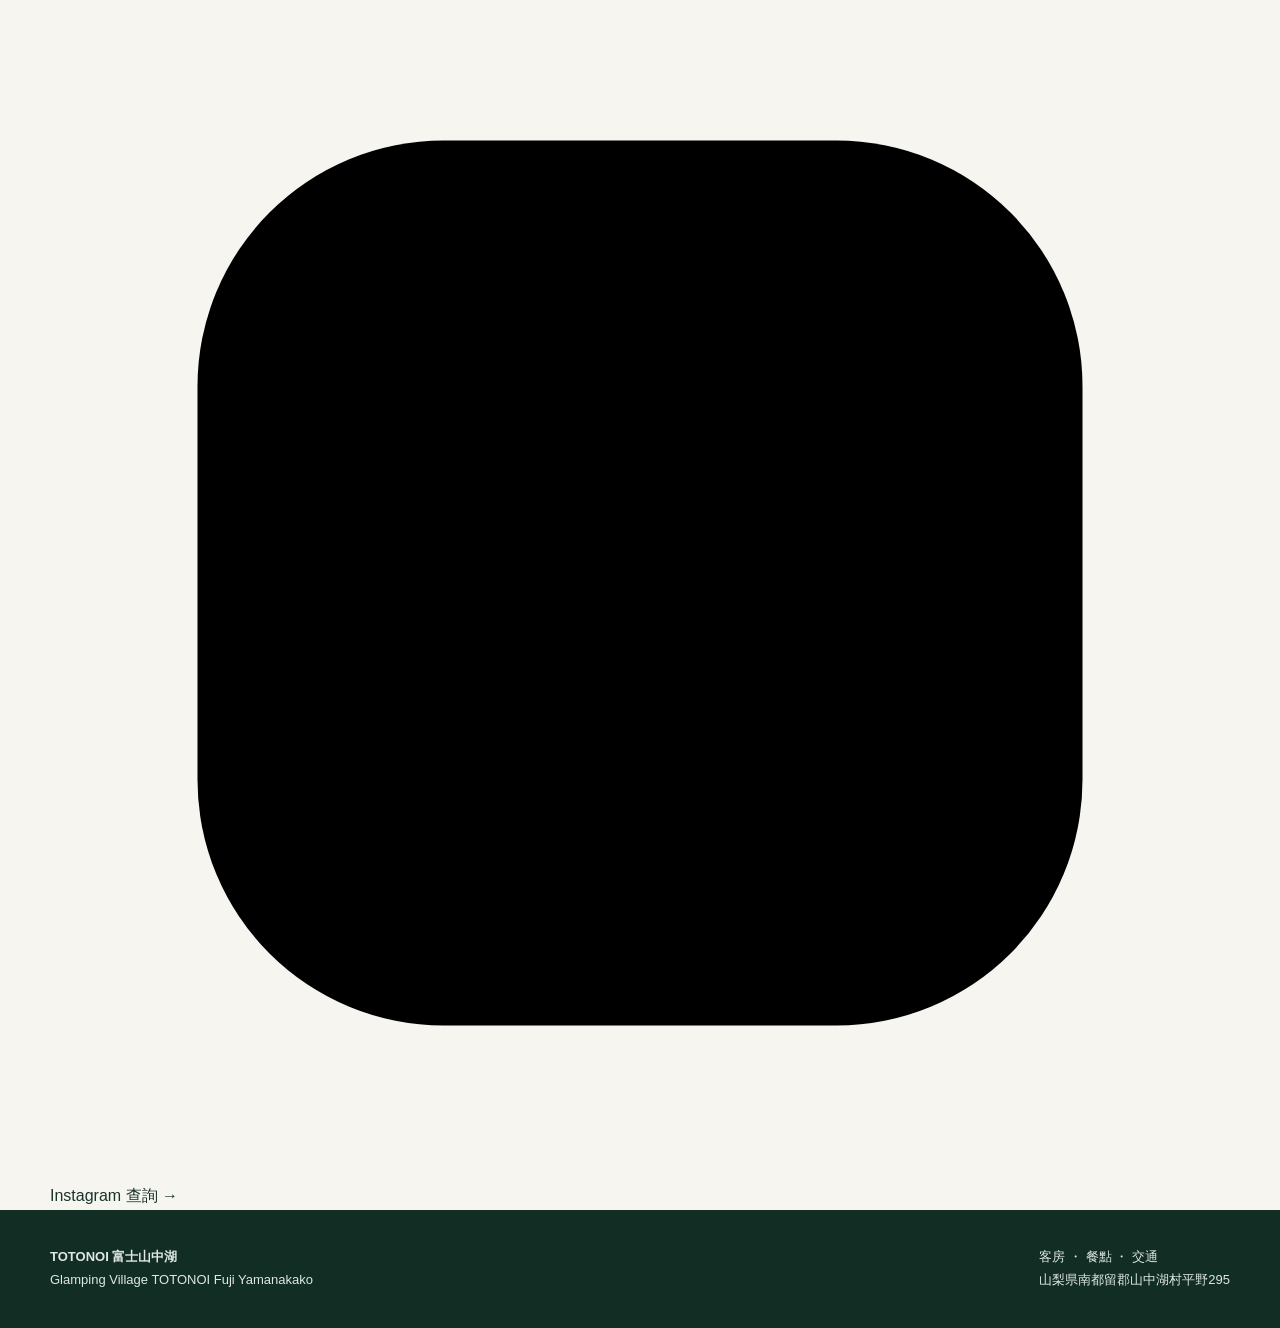
==== commit efd2e9e8: "9" ====
--- a/index.html
+++ b/index.html
@@ -651,7 +651,7 @@
     .brand-image{background:transparent!important;padding:0!important;border-radius:0!important;width:clamp(145px,17vw,190px)!important}
     .brand-image img{width:100%!important;height:auto!important;max-height:none!important;object-fit:contain!important}
     @media(max-width:640px){.brand-image{width:126px!important;max-width:38vw!important}}
-</style>
+\n    /* v9 logo + Instagram contact */\n    .brand-logo{width:190px!important;height:78px!important;max-width:38vw!important;object-fit:contain!important;object-position:left center!important;display:block!important;filter:drop-shadow(0 2px 8px rgba(0,0,0,.16))}\n    .instagram-contact{background:#f4efe5;padding:58px 0;border-top:1px solid rgba(185,150,90,.18)}\n    .instagram-card{display:grid;grid-template-columns:1fr auto;gap:28px;align-items:center;background:#fffdf8;border:1px solid rgba(185,150,90,.28);border-radius:26px;padding:32px 36px;box-shadow:0 16px 38px rgba(21,48,38,.055);color:var(--ink)}\n    .instagram-card .ig-kicker{font-size:10px;letter-spacing:.18em;color:#957747;font-weight:900;margin-bottom:6px}\n    .instagram-card h2{font-family:\"Noto Serif TC\",\"Songti TC\",serif;font-size:29px;line-height:1.28;margin:0 0 8px}.instagram-card p{margin:0;color:#65756d;font-size:14px}\n    .instagram-btn{display:inline-flex;align-items:center;justify-content:center;gap:9px;min-height:50px;padding:0 21px;border-radius:999px;background:#173f32;color:#fff!important;font-weight:900;font-size:13px;white-space:nowrap;box-shadow:0 8px 18px rgba(23,63,50,.16)}\n    .instagram-btn svg{width:18px;height:18px;fill:none;stroke:currentColor;stroke-width:1.8}\n    @media(max-width:640px){.brand-logo{width:138px!important;height:58px!important;max-width:44vw!important}.instagram-contact{padding:40px 0}.instagram-card{grid-template-columns:1fr;padding:22px 20px;border-radius:20px;gap:18px}.instagram-card h2{font-size:23px}.instagram-btn{width:100%}}\n</style>
 </head>
 
 <body><div class="hk-ribbon">🇭🇰 香港旅客限定｜一泊兩餐方案 <strong>5% OFF</strong>｜CODE <strong>HKTO26</strong></div>
@@ -676,7 +676,7 @@
 
   <header class="header">
     <div class="container header-inner">
-      <a class="brand" href="#top"><img class="brand-logo" src="images/logo-white-v8.webp" alt="Glamping Village TOTONOI Fujiyamanakako"></a>
+      <a class="brand" href="#top"><img class="brand-logo" src="images/logo-white-v9.webp" alt="Glamping Village TOTONOI Fujiyamanakako"></a>
       <div class="header-actions">
         
         <a class="btn btn-light" href="https://reserve.489ban.net/client/g-totonoi/2/plan">查看空房</a>
@@ -1032,6 +1032,8 @@
     </section>
   </main>
 
+  <section class="instagram-contact"><div class="container"><div class="instagram-card"><div><div class="ig-kicker">OFFICIAL INSTAGRAM</div><h2>住宿前有問題？歡迎透過 Instagram 聯絡我們。</h2><p>關於客房、交通、餐點或住宿安排，都可以透過官方 Instagram 私訊查詢。</p></div><a class="instagram-btn" href="https://www.instagram.com/totonoi.fujiyamanakako/?hl=ja" target="_blank" rel="noopener noreferrer" aria-label="TOTONOI 官方 Instagram"><svg viewBox="0 0 24 24" aria-hidden="true"><rect x="3" y="3" width="18" height="18" rx="5"></rect><circle cx="12" cy="12" r="4"></circle><circle cx="17.4" cy="6.6" r="1"></circle></svg>Instagram 查詢 →</a></div></div></section>
+
   <footer>
     <div class="container footer-inner">
       <div><strong>TOTONOI 富士山中湖</strong><br>Glamping Village TOTONOI Fuji Yamanakako</div>
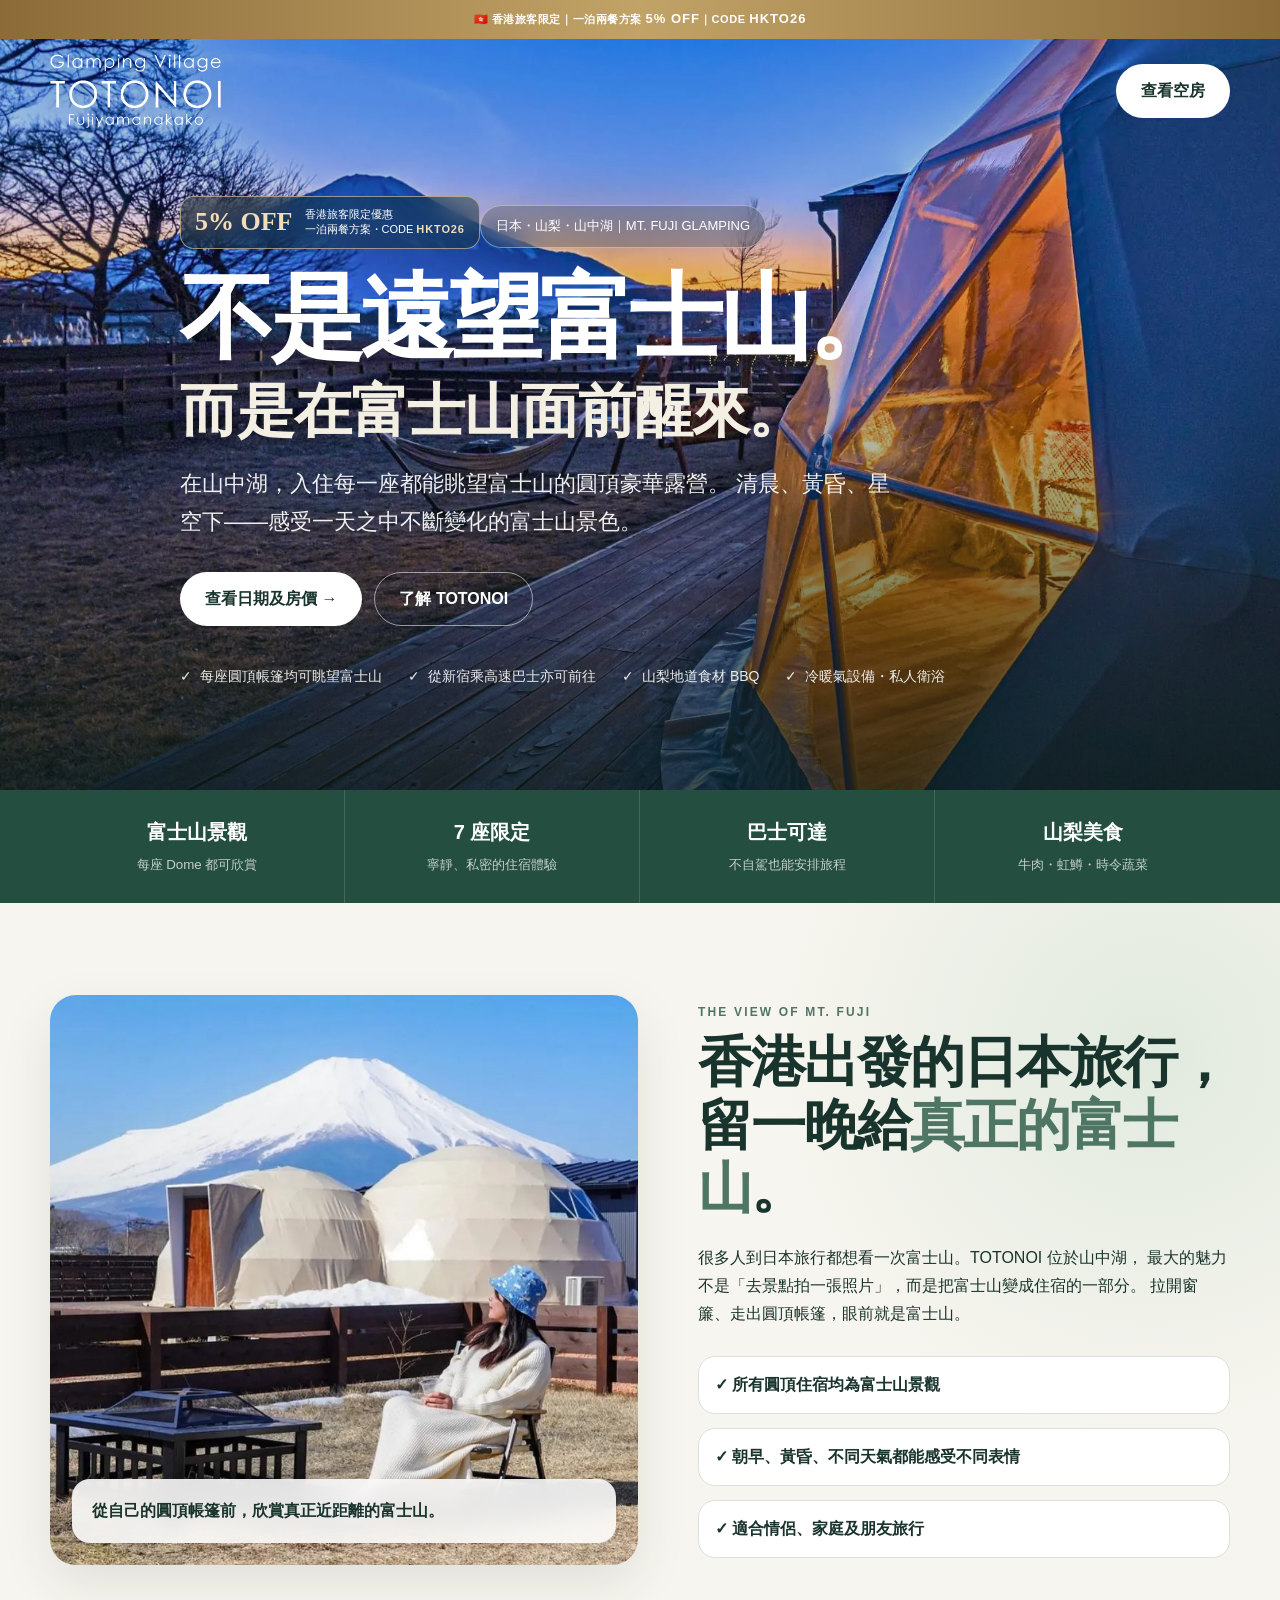
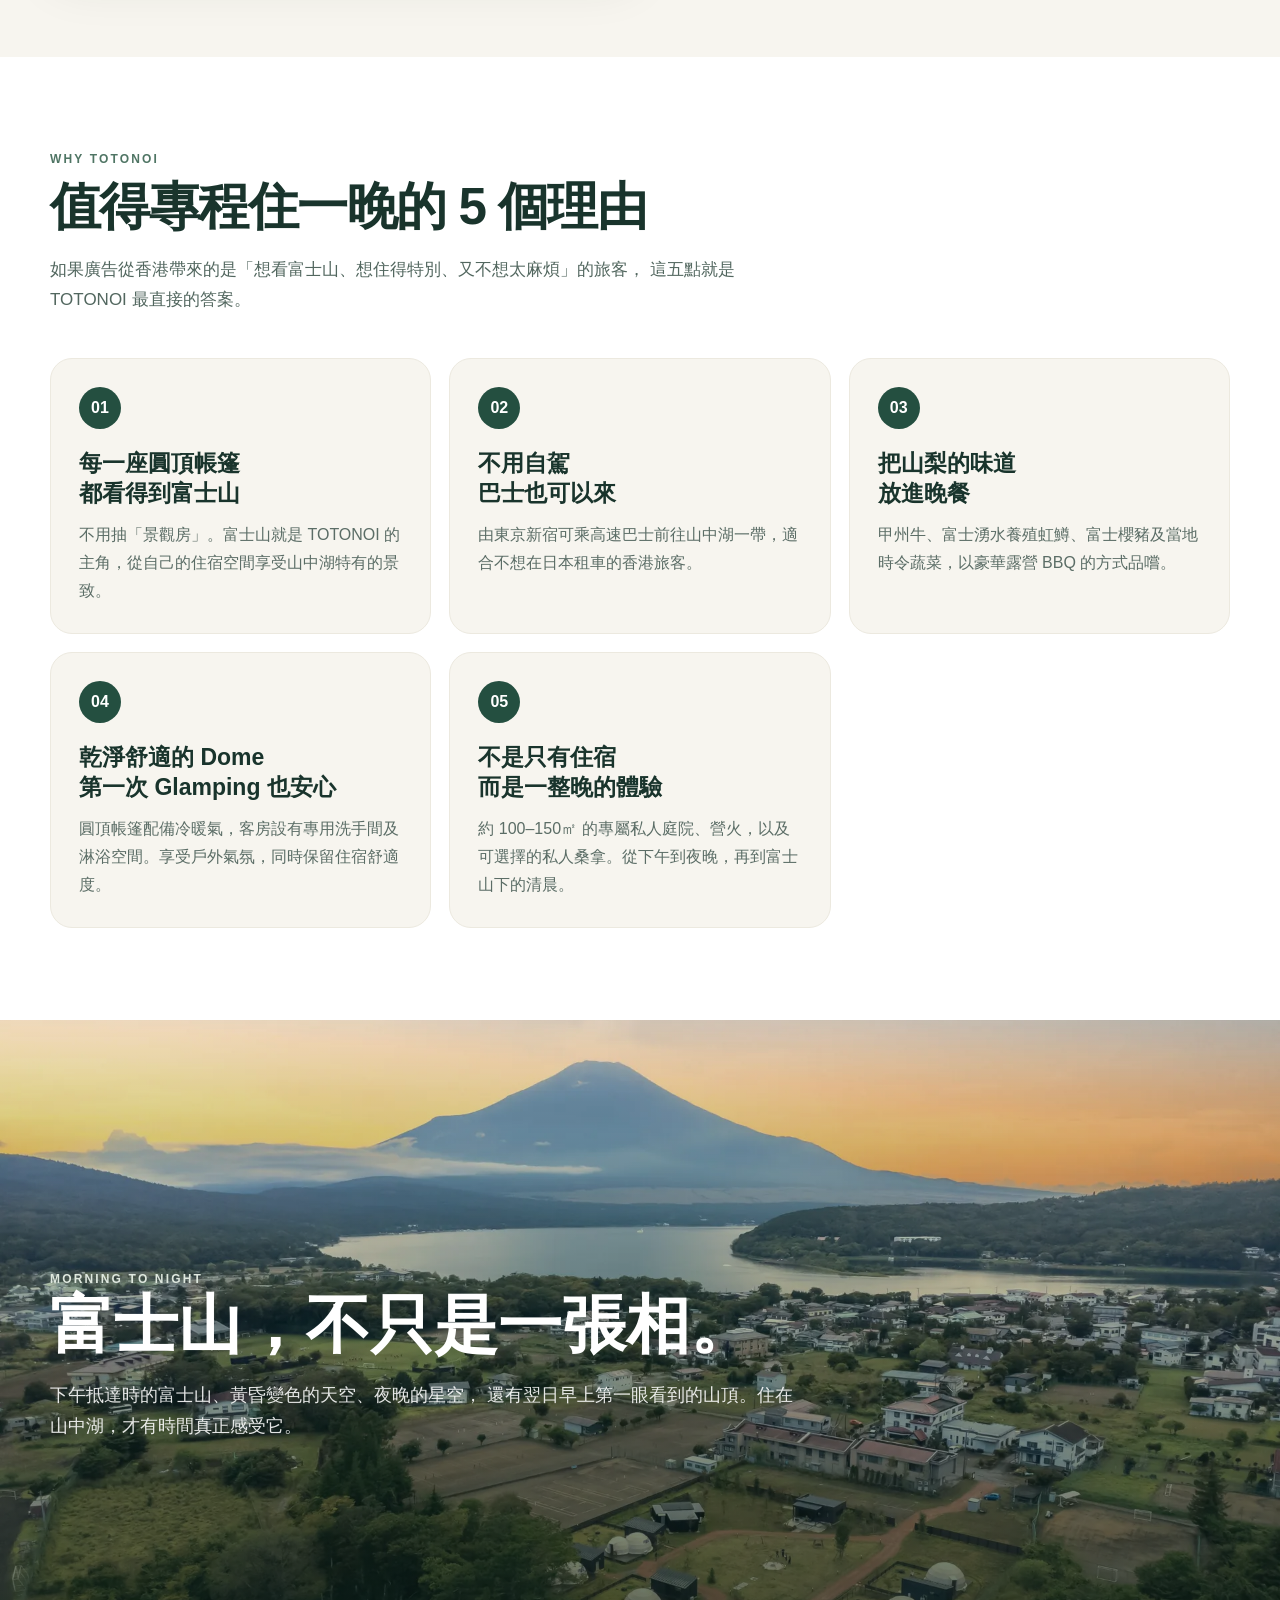
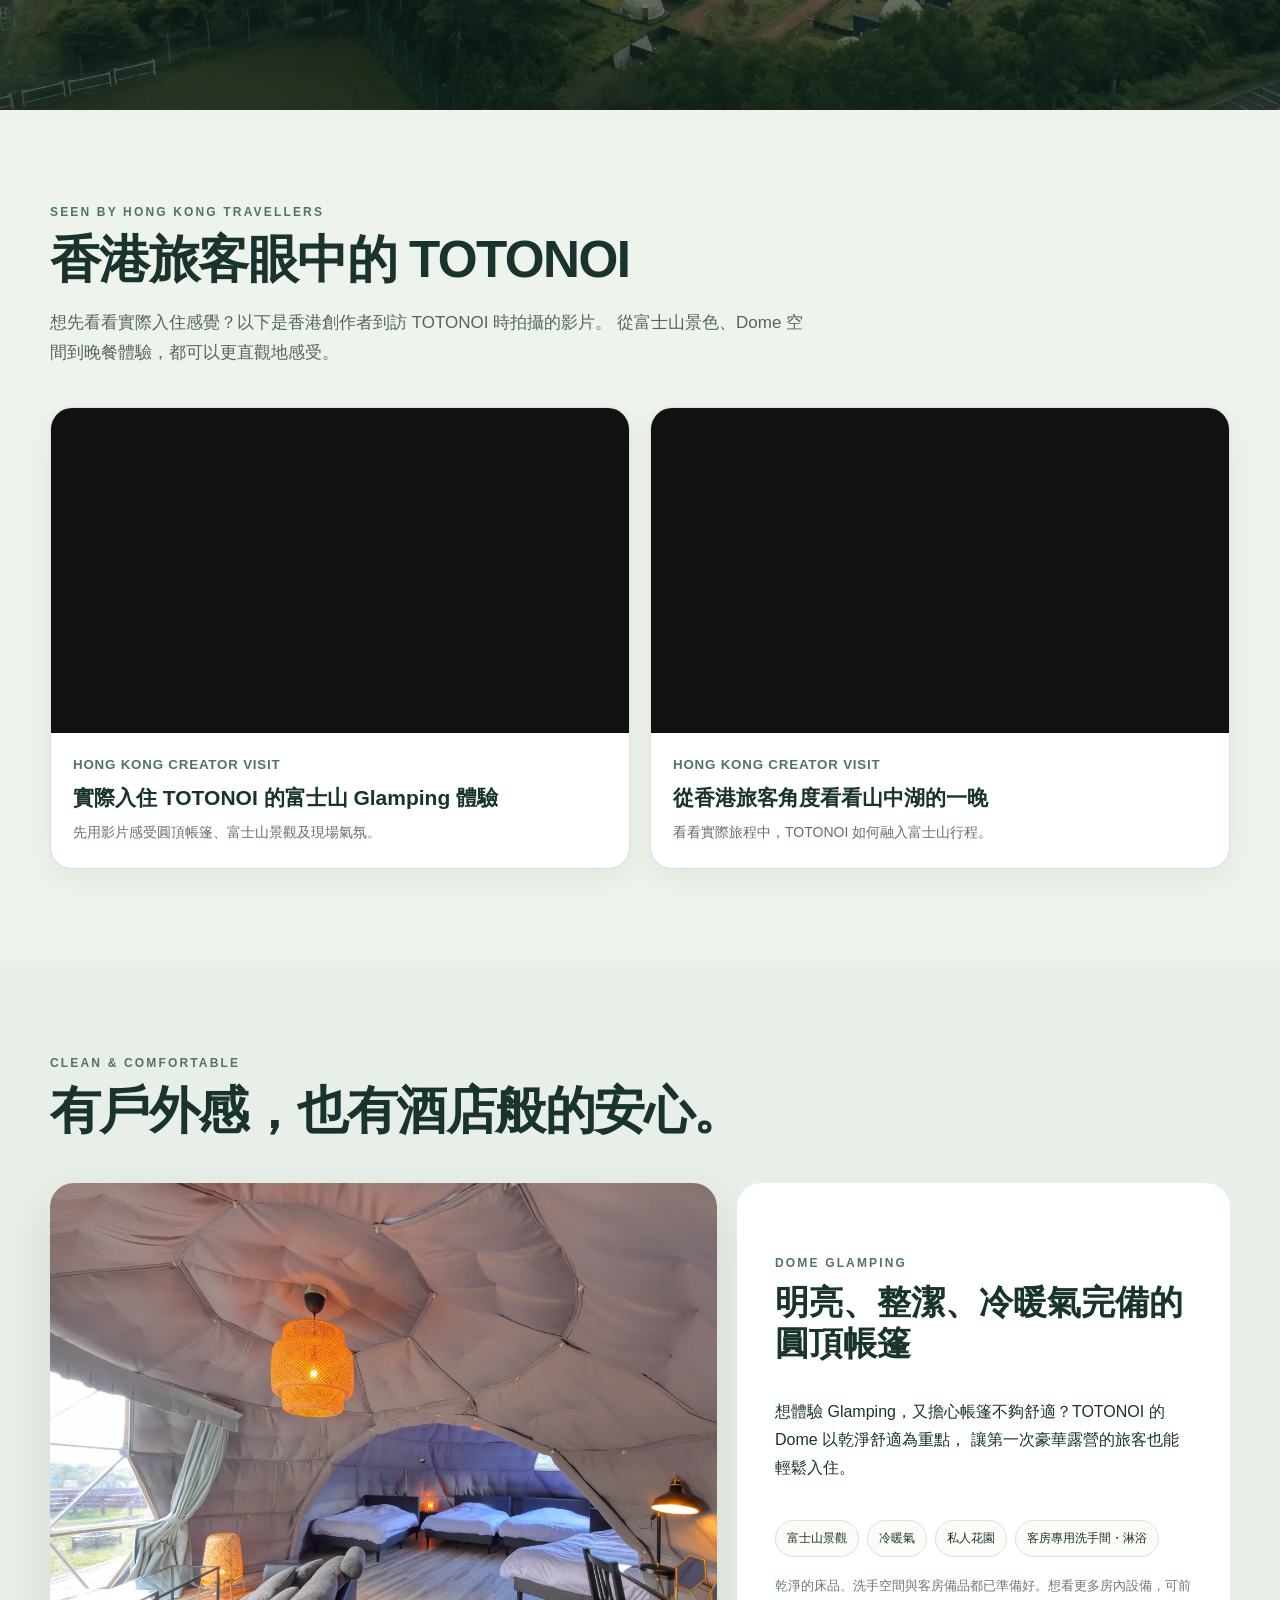
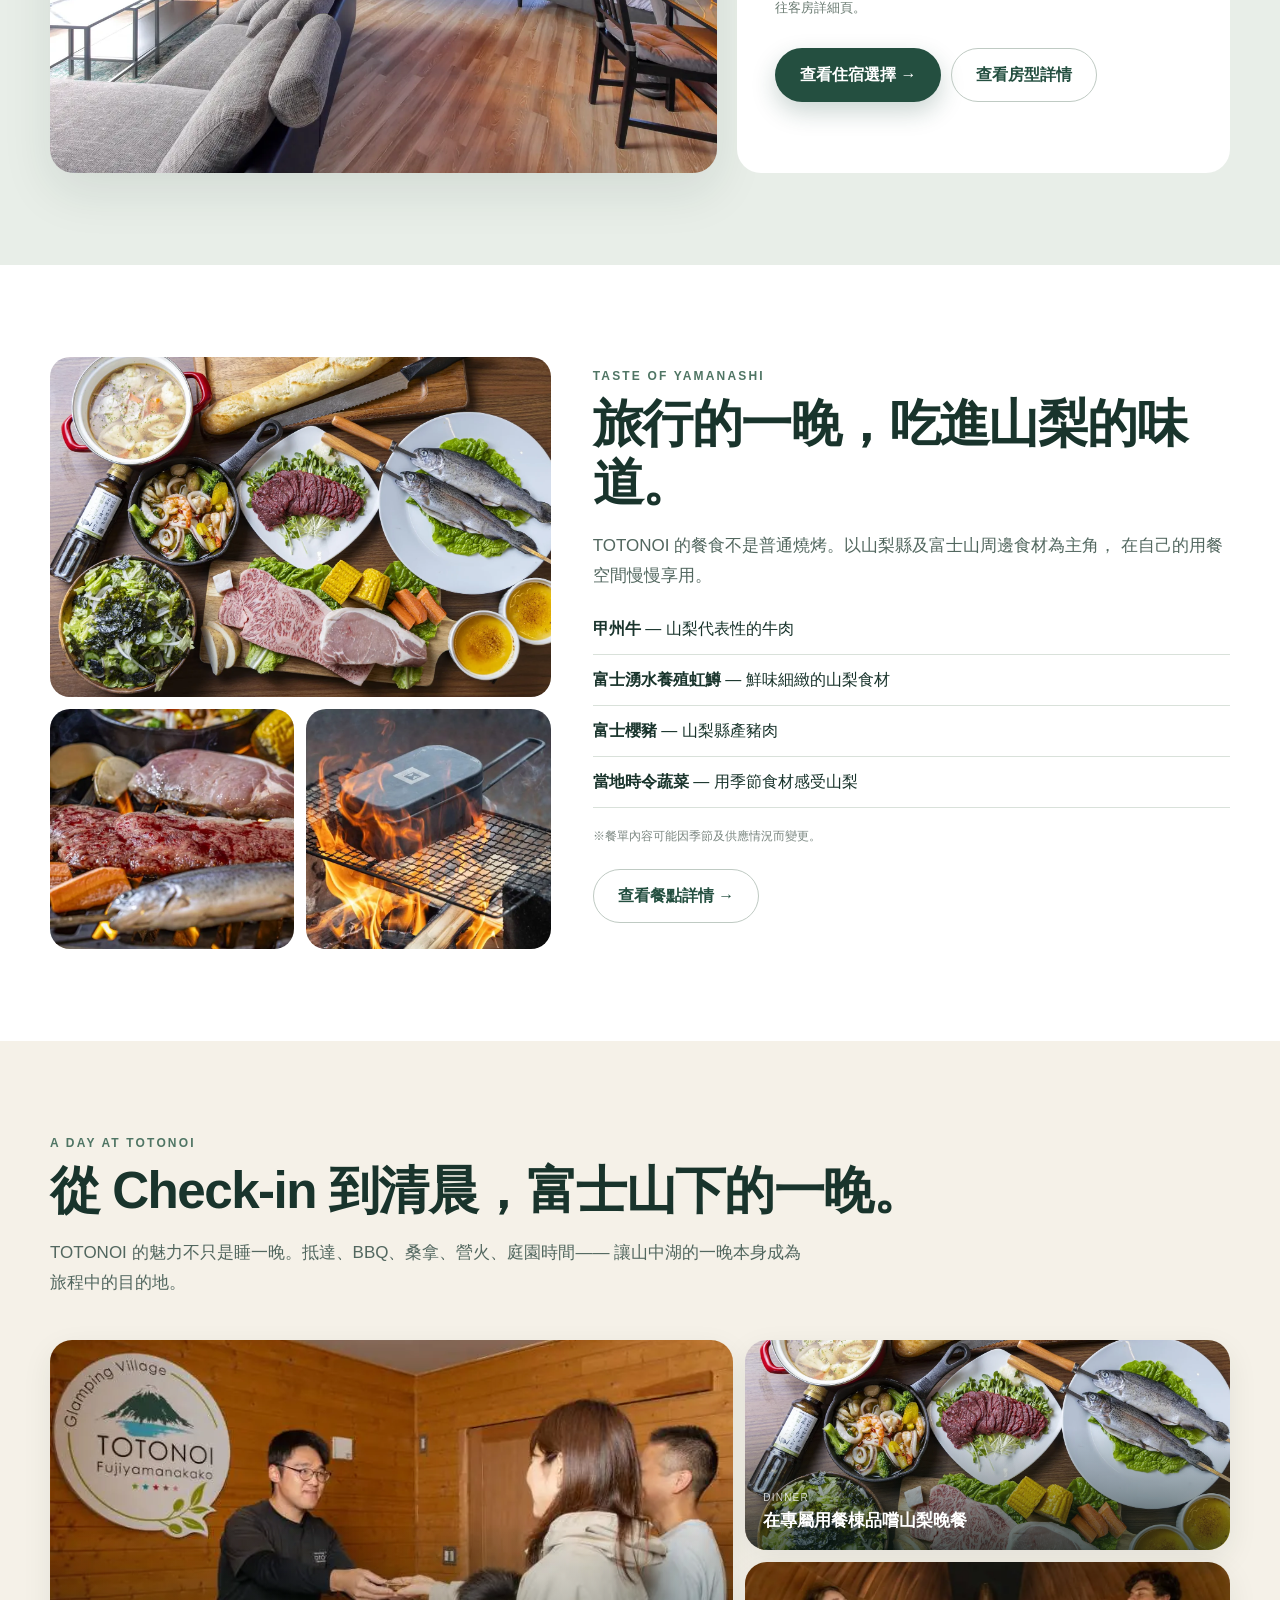
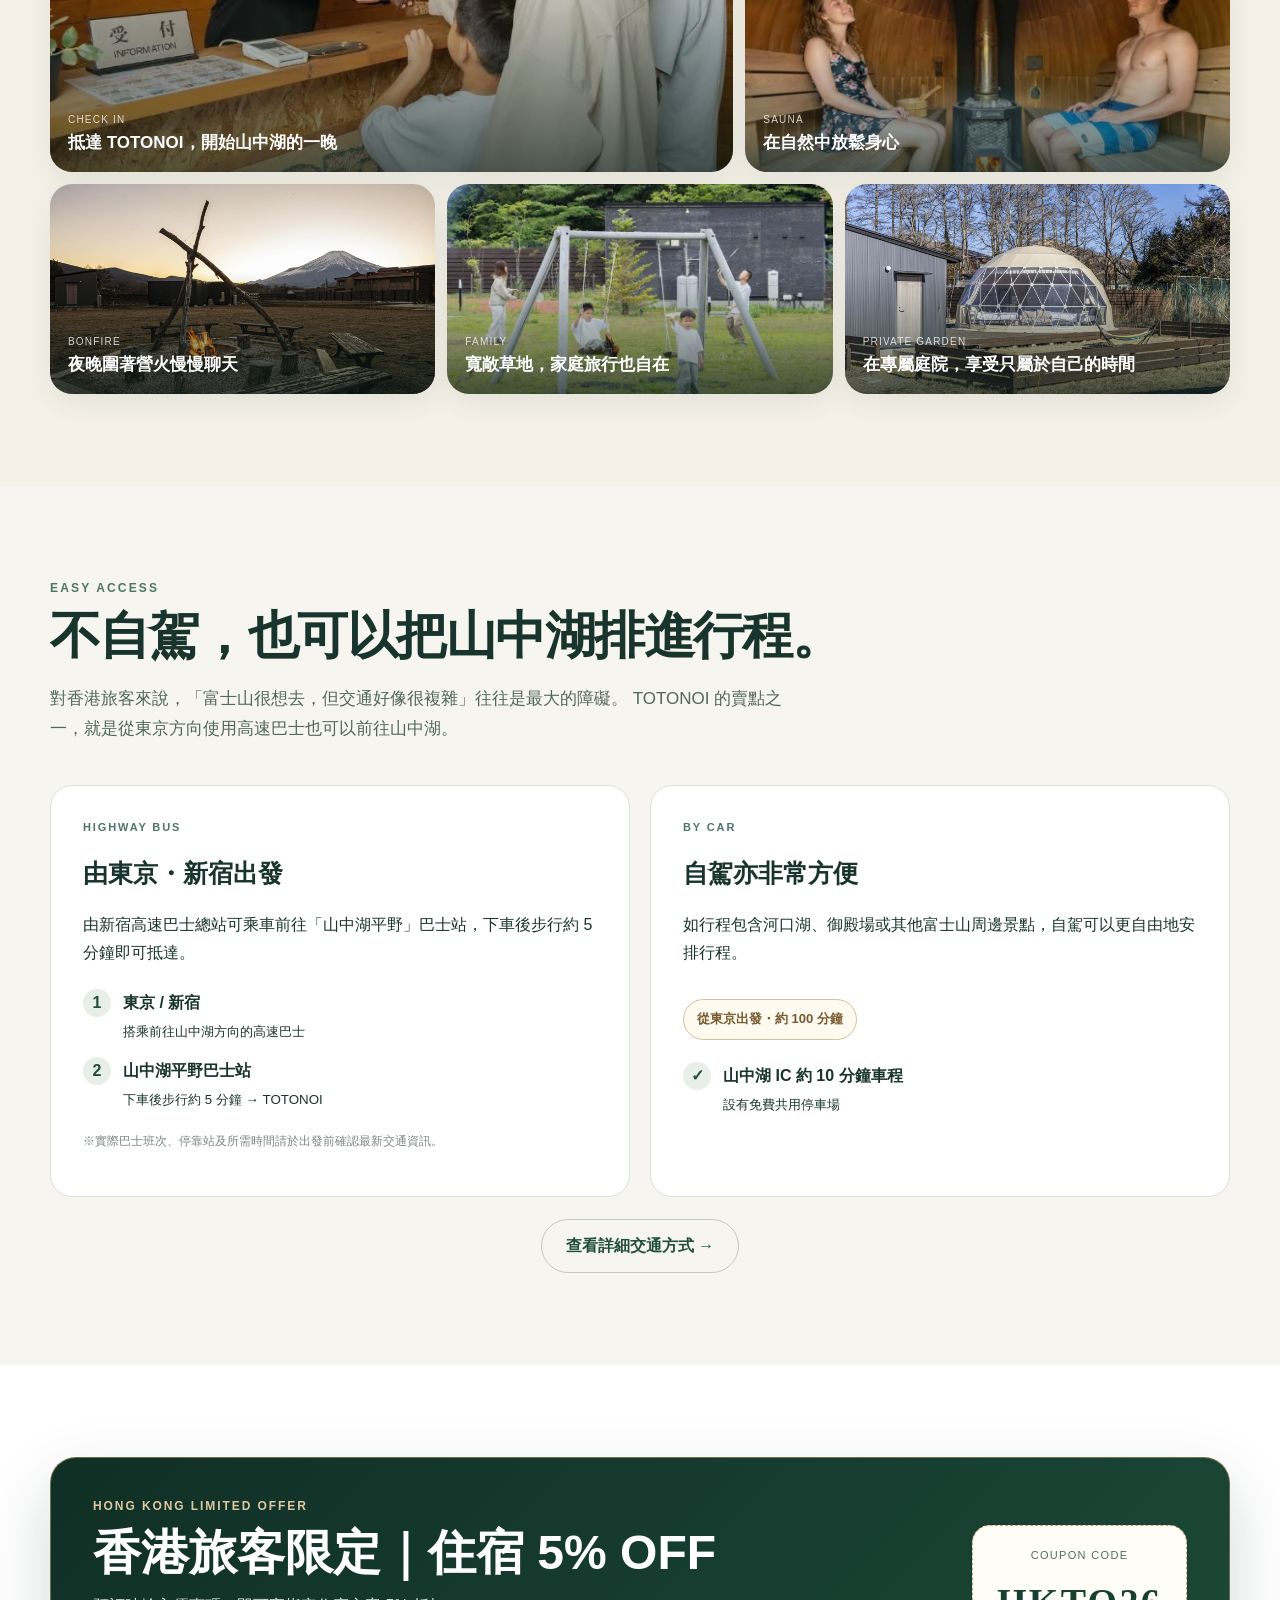
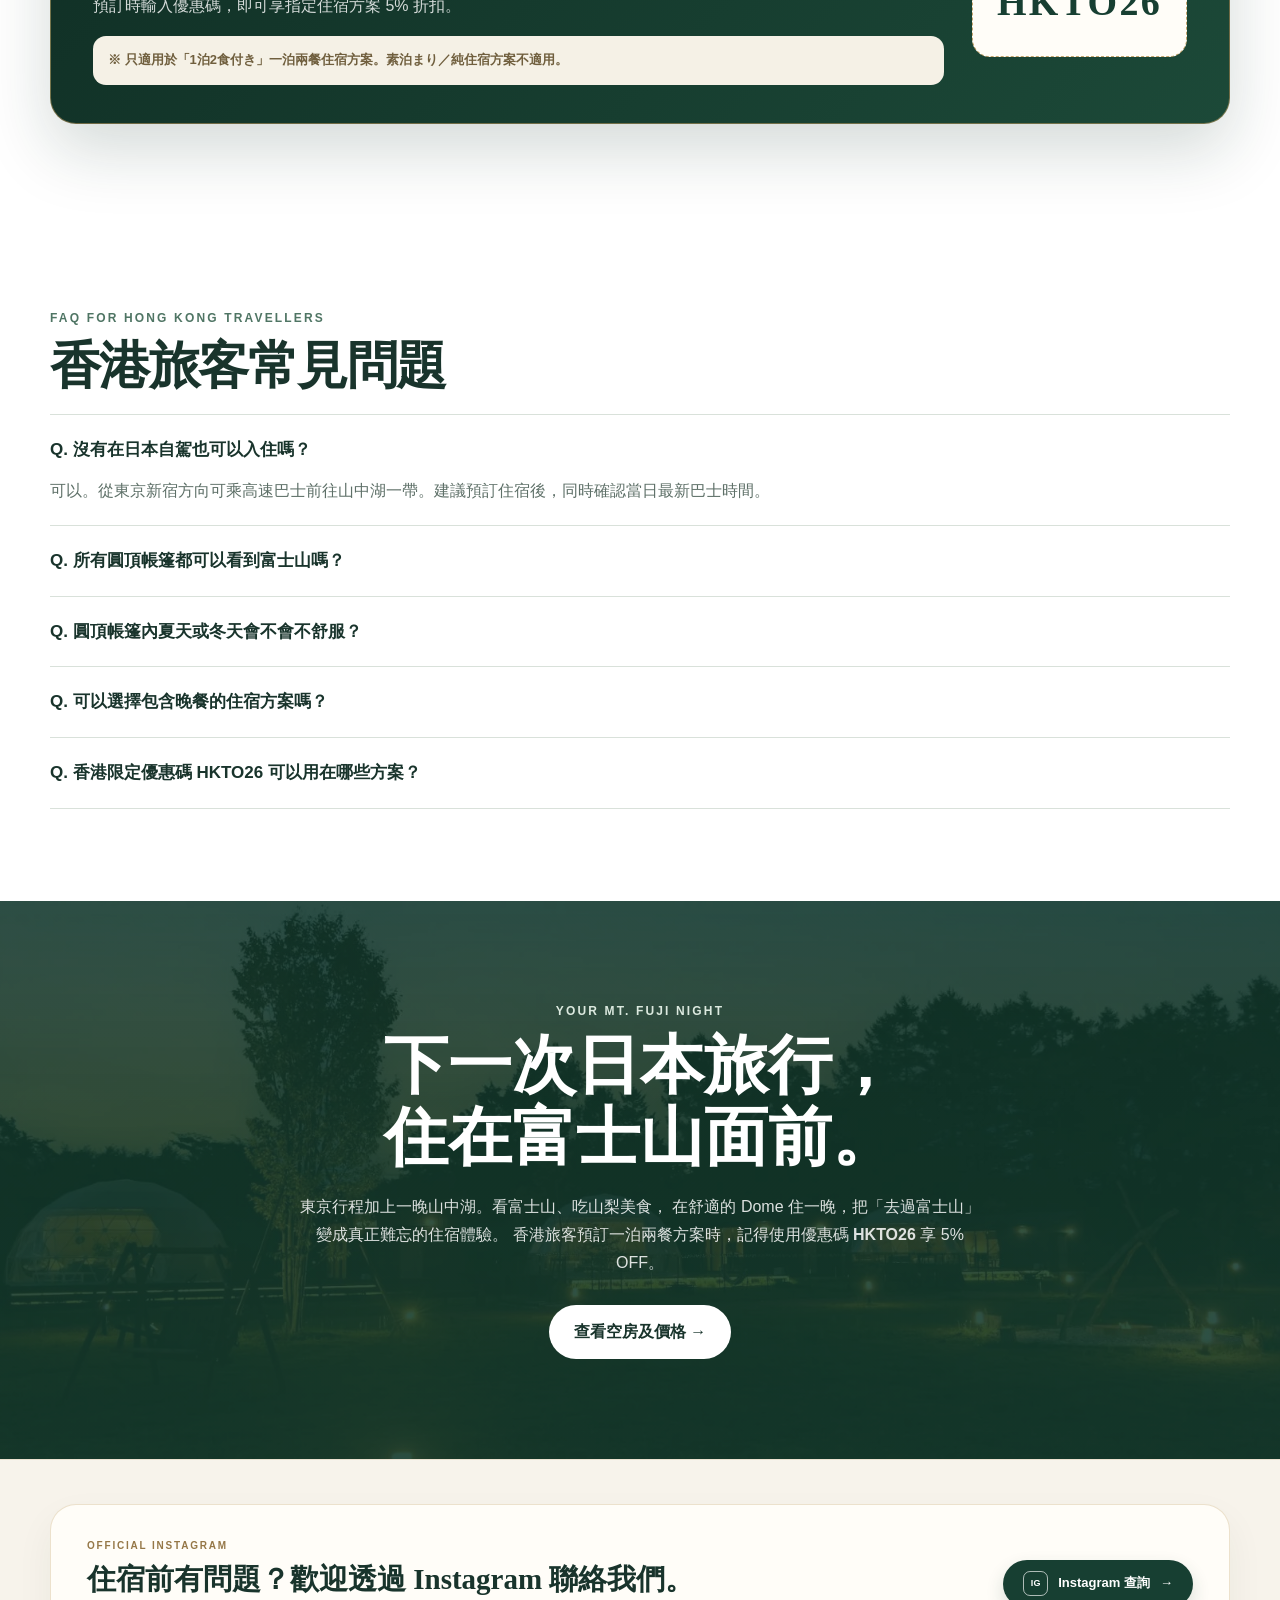
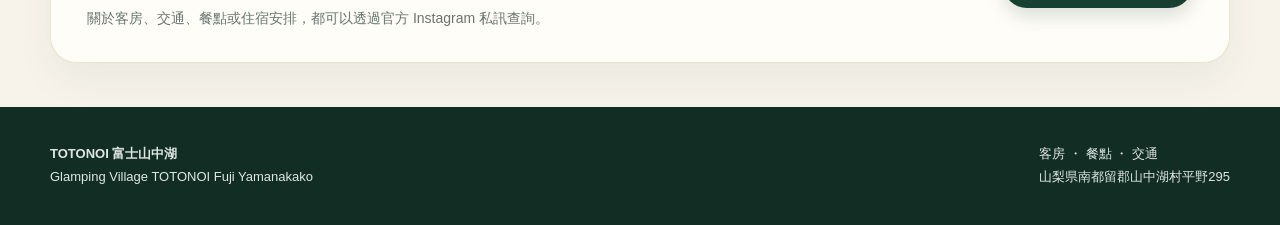
==== commit 2fc1fb3f: "10" ====
--- a/index.html
+++ b/index.html
@@ -651,7 +651,24 @@
     .brand-image{background:transparent!important;padding:0!important;border-radius:0!important;width:clamp(145px,17vw,190px)!important}
     .brand-image img{width:100%!important;height:auto!important;max-height:none!important;object-fit:contain!important}
     @media(max-width:640px){.brand-image{width:126px!important;max-width:38vw!important}}
-\n    /* v9 logo + Instagram contact */\n    .brand-logo{width:190px!important;height:78px!important;max-width:38vw!important;object-fit:contain!important;object-position:left center!important;display:block!important;filter:drop-shadow(0 2px 8px rgba(0,0,0,.16))}\n    .instagram-contact{background:#f4efe5;padding:58px 0;border-top:1px solid rgba(185,150,90,.18)}\n    .instagram-card{display:grid;grid-template-columns:1fr auto;gap:28px;align-items:center;background:#fffdf8;border:1px solid rgba(185,150,90,.28);border-radius:26px;padding:32px 36px;box-shadow:0 16px 38px rgba(21,48,38,.055);color:var(--ink)}\n    .instagram-card .ig-kicker{font-size:10px;letter-spacing:.18em;color:#957747;font-weight:900;margin-bottom:6px}\n    .instagram-card h2{font-family:\"Noto Serif TC\",\"Songti TC\",serif;font-size:29px;line-height:1.28;margin:0 0 8px}.instagram-card p{margin:0;color:#65756d;font-size:14px}\n    .instagram-btn{display:inline-flex;align-items:center;justify-content:center;gap:9px;min-height:50px;padding:0 21px;border-radius:999px;background:#173f32;color:#fff!important;font-weight:900;font-size:13px;white-space:nowrap;box-shadow:0 8px 18px rgba(23,63,50,.16)}\n    .instagram-btn svg{width:18px;height:18px;fill:none;stroke:currentColor;stroke-width:1.8}\n    @media(max-width:640px){.brand-logo{width:138px!important;height:58px!important;max-width:44vw!important}.instagram-contact{padding:40px 0}.instagram-card{grid-template-columns:1fr;padding:22px 20px;border-radius:20px;gap:18px}.instagram-card h2{font-size:23px}.instagram-btn{width:100%}}\n</style>
+
+    /* v9 logo + Instagram contact */
+    .brand-logo{width:190px!important;height:78px!important;max-width:38vw!important;object-fit:contain!important;object-position:left center!important;display:block!important;filter:drop-shadow(0 2px 8px rgba(0,0,0,.16))}
+    .instagram-contact{background:#f4efe5;padding:58px 0;border-top:1px solid rgba(185,150,90,.18)}
+    .instagram-card{display:grid;grid-template-columns:1fr auto;gap:28px;align-items:center;background:#fffdf8;border:1px solid rgba(185,150,90,.28);border-radius:26px;padding:32px 36px;box-shadow:0 16px 38px rgba(21,48,38,.055);color:var(--ink)}
+    .instagram-card .ig-kicker{font-size:10px;letter-spacing:.18em;color:#957747;font-weight:900;margin-bottom:6px}
+    .instagram-card h2{font-family:\"Noto Serif TC\",\"Songti TC\",serif;font-size:29px;line-height:1.28;margin:0 0 8px}.instagram-card p{margin:0;color:#65756d;font-size:14px}
+    .instagram-btn{display:inline-flex;align-items:center;justify-content:center;gap:9px;min-height:50px;padding:0 21px;border-radius:999px;background:#173f32;color:#fff!important;font-weight:900;font-size:13px;white-space:nowrap;box-shadow:0 8px 18px rgba(23,63,50,.16)}
+    .instagram-btn svg{width:18px;height:18px;fill:none;stroke:currentColor;stroke-width:1.8}
+    @media(max-width:640px){.brand-logo{width:138px!important;height:58px!important;max-width:44vw!important}.instagram-contact{padding:40px 0}.instagram-card{grid-template-columns:1fr;padding:22px 20px;border-radius:20px;gap:18px}.instagram-card h2{font-size:23px}.instagram-btn{width:100%}}
+
+    /* v10 Instagram display repair */
+    .instagram-contact{padding:44px 0!important;background:#f7f3eb!important}
+    .instagram-card{min-height:0!important;overflow:hidden!important}
+    .instagram-btn{width:auto!important;height:auto!important;min-width:188px!important;max-width:100%!important;min-height:48px!important;padding:0 20px!important;display:inline-flex!important;align-items:center!important;justify-content:center!important;gap:10px!important;background:#173f32!important;color:#fff!important;border-radius:999px!important;overflow:hidden!important}
+    .instagram-btn .ig-mark{width:25px;height:25px;flex:0 0 25px;border:1px solid rgba(255,255,255,.65);border-radius:7px;display:grid;place-items:center;font:700 9px/1 Arial,sans-serif;letter-spacing:.04em}
+    @media(max-width:640px){.instagram-contact{padding:32px 0!important}.instagram-card{gap:15px!important;padding:20px 18px!important}.instagram-card h2{font-size:21px!important}.instagram-card p{font-size:12.5px!important;line-height:1.7!important}.instagram-btn{width:100%!important;min-width:0!important;min-height:46px!important}}
+</style>
 </head>
 
 <body><div class="hk-ribbon">🇭🇰 香港旅客限定｜一泊兩餐方案 <strong>5% OFF</strong>｜CODE <strong>HKTO26</strong></div>
@@ -1032,7 +1049,7 @@
     </section>
   </main>
 
-  <section class="instagram-contact"><div class="container"><div class="instagram-card"><div><div class="ig-kicker">OFFICIAL INSTAGRAM</div><h2>住宿前有問題？歡迎透過 Instagram 聯絡我們。</h2><p>關於客房、交通、餐點或住宿安排，都可以透過官方 Instagram 私訊查詢。</p></div><a class="instagram-btn" href="https://www.instagram.com/totonoi.fujiyamanakako/?hl=ja" target="_blank" rel="noopener noreferrer" aria-label="TOTONOI 官方 Instagram"><svg viewBox="0 0 24 24" aria-hidden="true"><rect x="3" y="3" width="18" height="18" rx="5"></rect><circle cx="12" cy="12" r="4"></circle><circle cx="17.4" cy="6.6" r="1"></circle></svg>Instagram 查詢 →</a></div></div></section>
+  <section class="instagram-contact"><div class="container"><div class="instagram-card"><div><div class="ig-kicker">OFFICIAL INSTAGRAM</div><h2>住宿前有問題？歡迎透過 Instagram 聯絡我們。</h2><p>關於客房、交通、餐點或住宿安排，都可以透過官方 Instagram 私訊查詢。</p></div><a class="instagram-btn" href="https://www.instagram.com/totonoi.fujiyamanakako/?hl=ja" target="_blank" rel="noopener noreferrer" aria-label="TOTONOI 官方 Instagram"><span class="ig-mark">IG</span><span>Instagram 查詢</span><span aria-hidden="true">→</span></a></div></div></section>
 
   <footer>
     <div class="container footer-inner">
